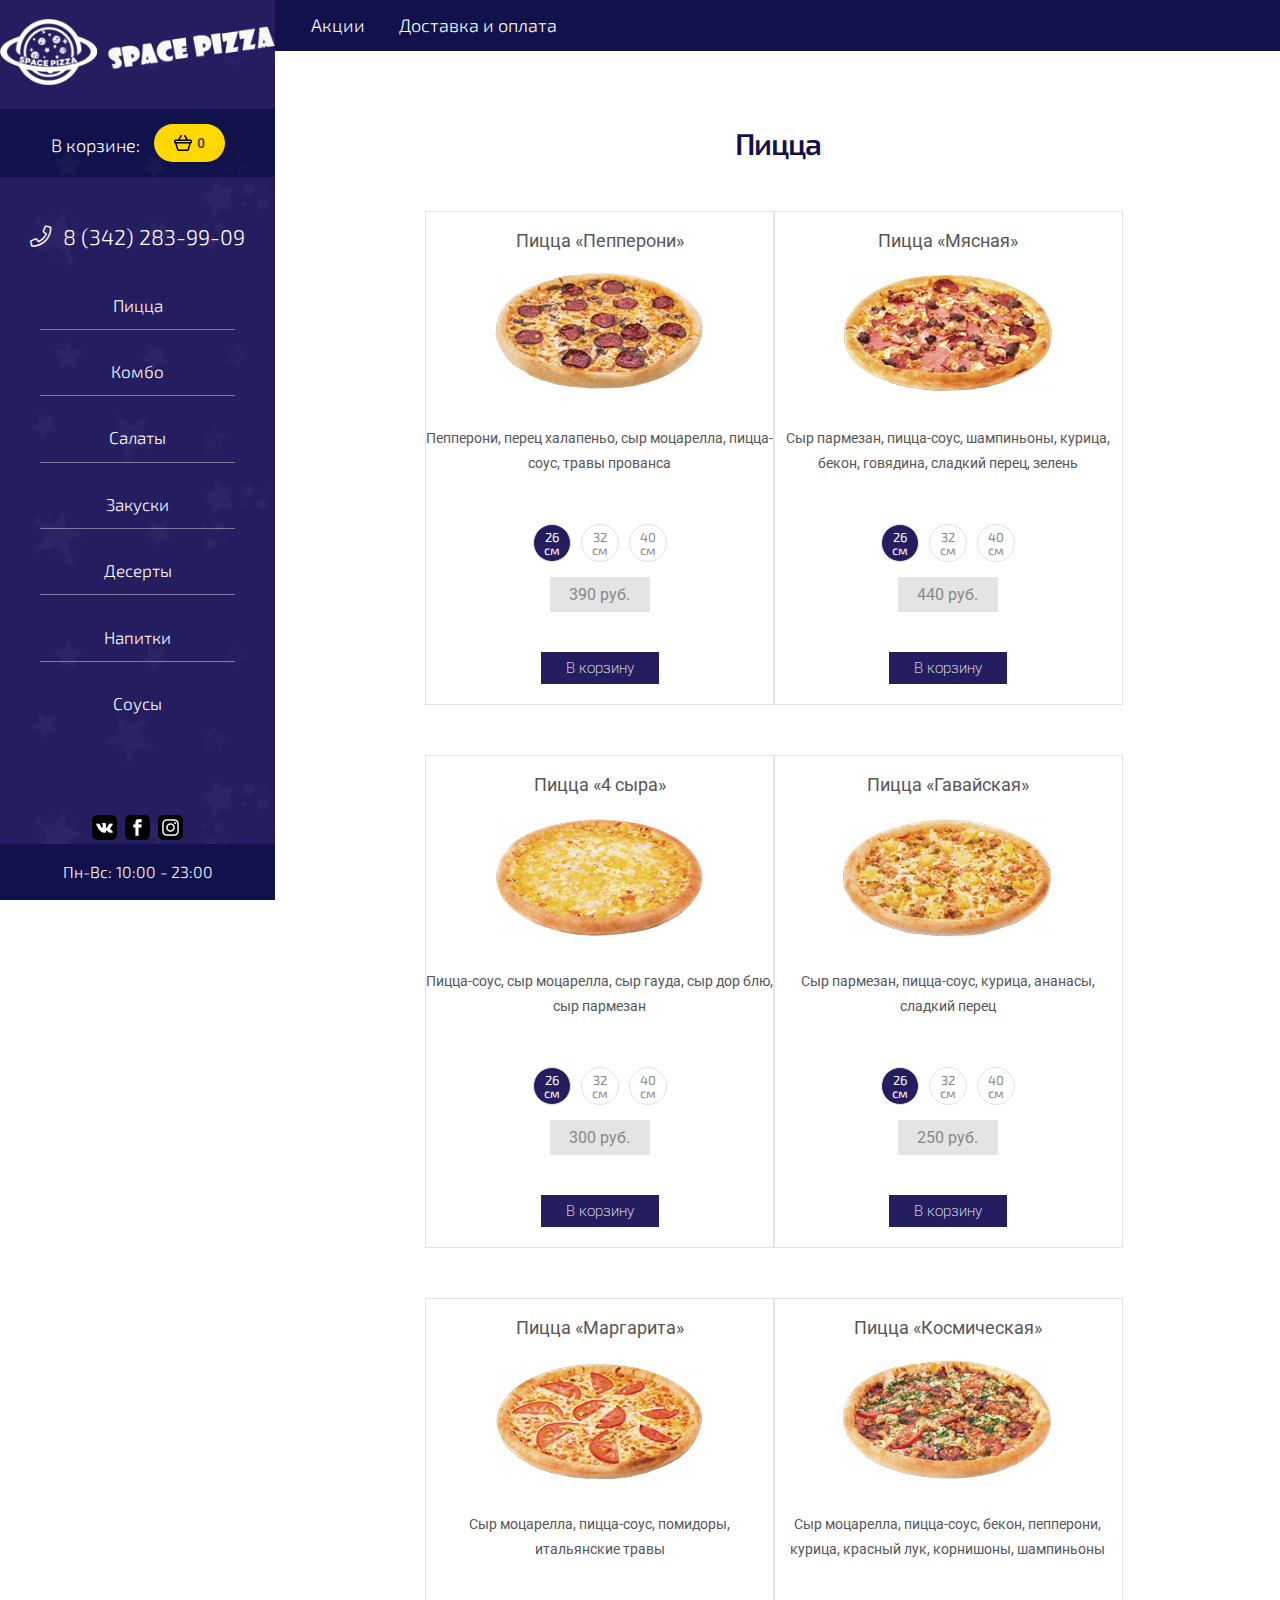
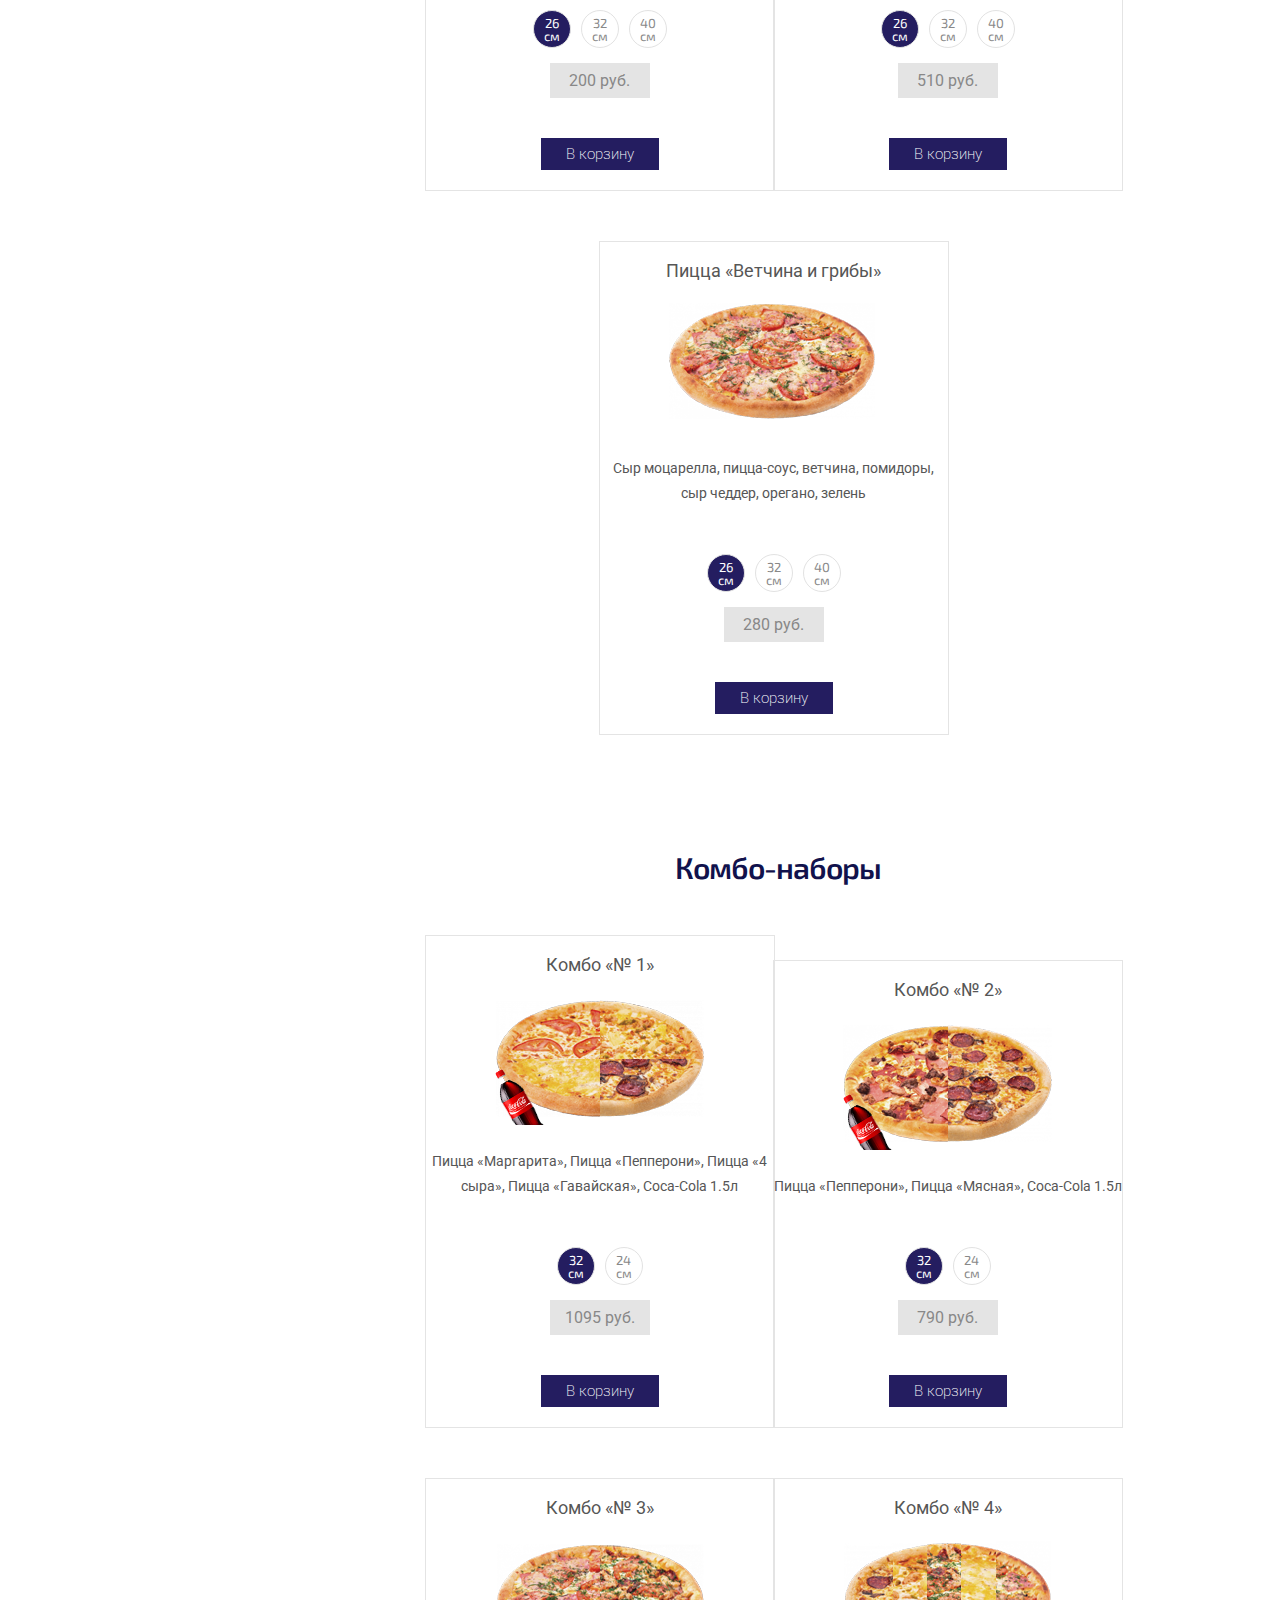
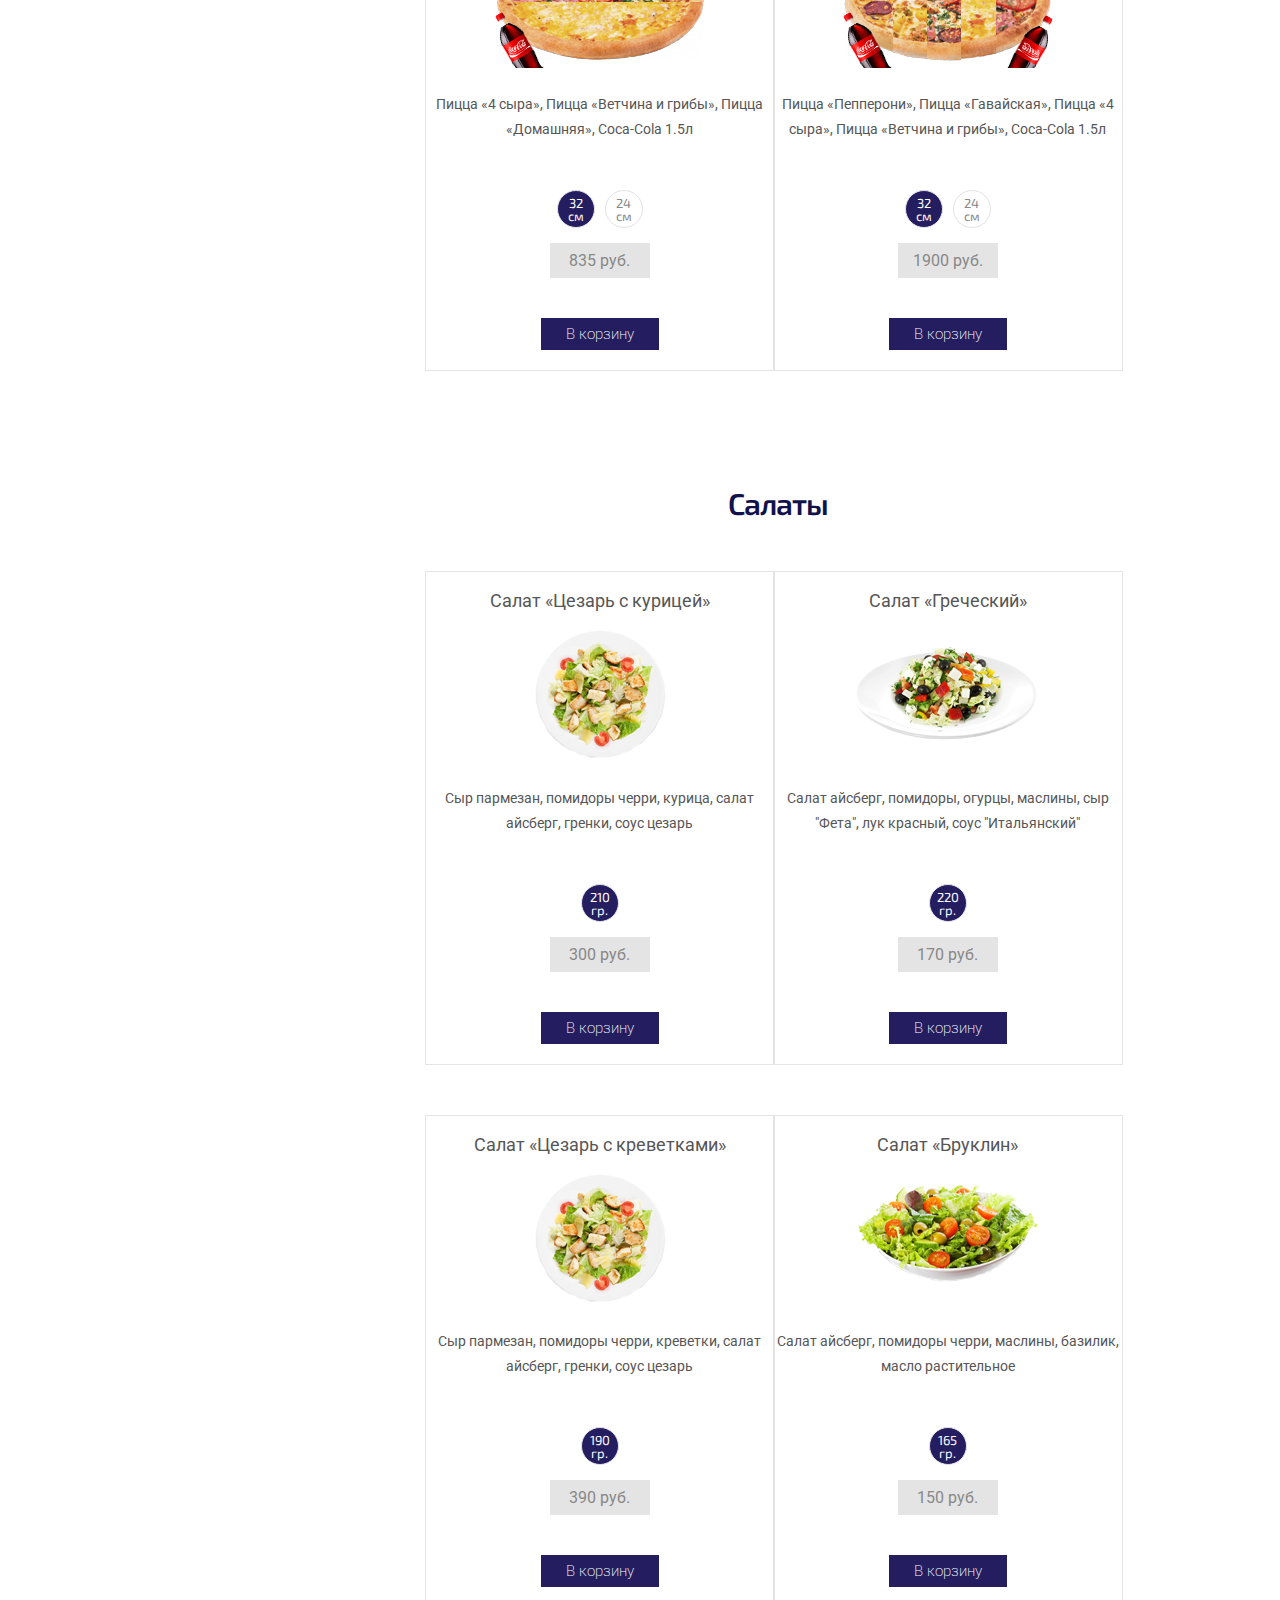
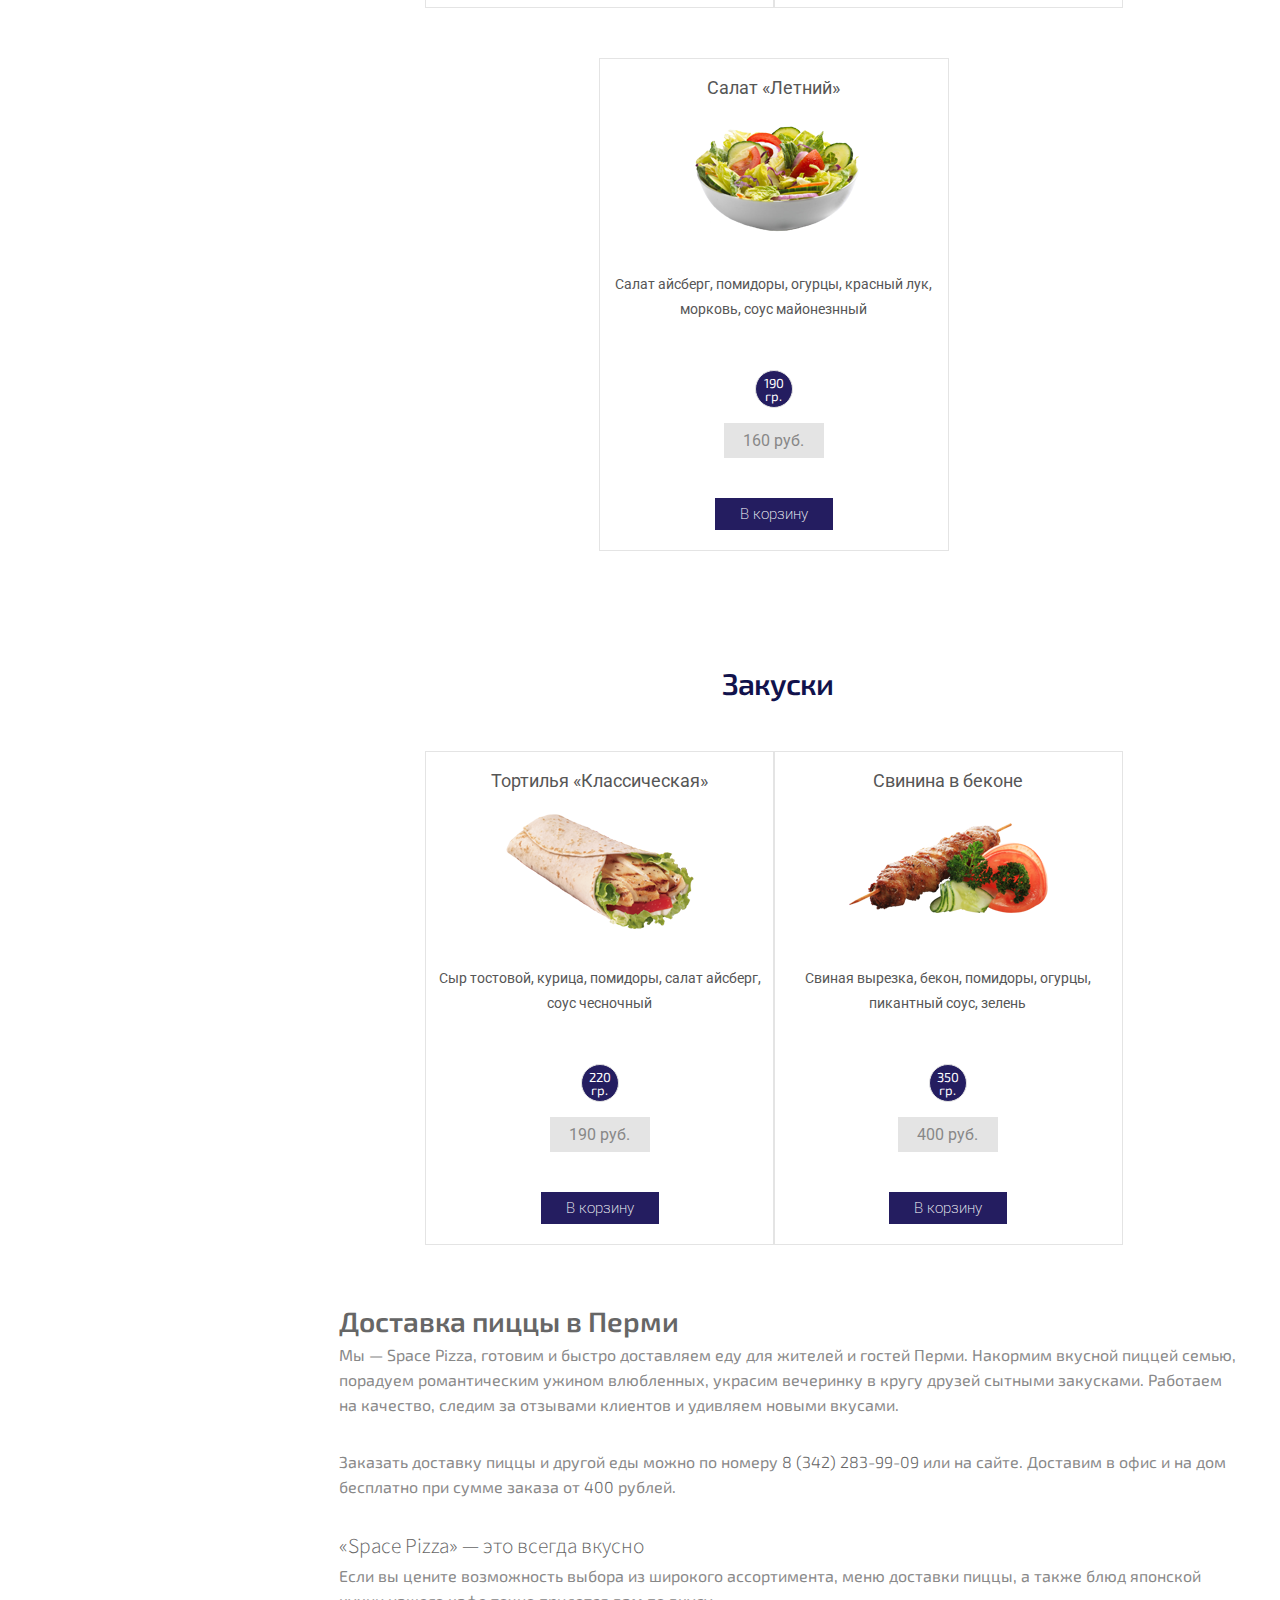
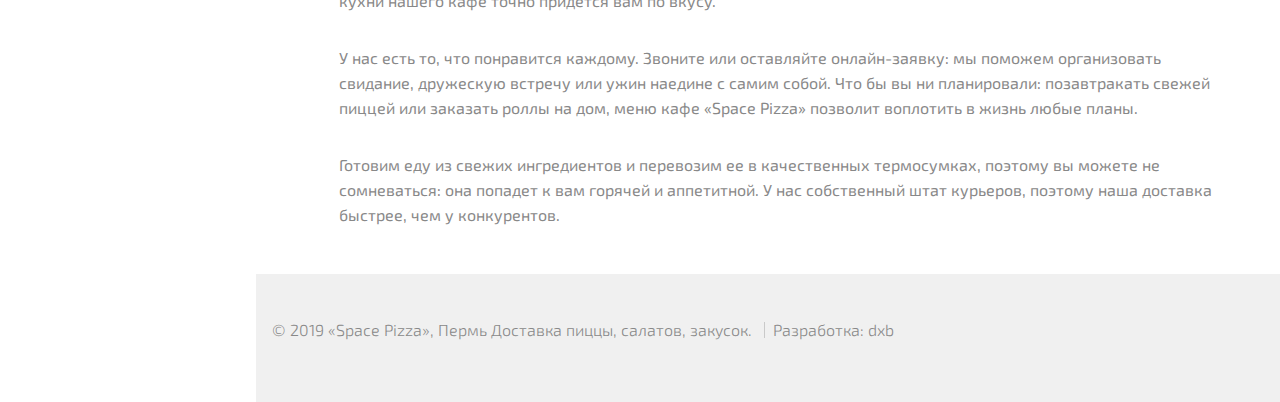
==== index.html @ 2a46e1ee "js" ====
<!DOCTYPE HTML>
<html lang="ru">
<head>
	<title>Space Pizza - доставка еды на дом в Перми, пицца, тортильи, лапша, супы, салаты</title>
	<meta charset="utf-8" />
	<meta name="viewport" content="width=device-width, initial-scale=1, user-scalable=no" />
	<link rel="shortcut icon" href="images/favicon.png" type="image/png">
	<link rel="stylesheet" href="assets/css/main.css" />
	<link rel="stylesheet" href="assets/css/custom.css" />
	<link rel="stylesheet" href="owl-carousel/owl.theme.default.min.css" />
	<link rel="stylesheet" href="owl-carousel/owl.carousel.min.css" />
	<link href="https://fonts.googleapis.com/css?family=Exo+2|Roboto:300,400,600" rel="stylesheet">
	<link href="fontawesome/css/all.css" rel="stylesheet">
	<link rel="stylesheet" href="smartbasket/css/smartbasket.css">
</head>
<body class="is-preload">


	<div id="header">
		<div class="close__menu"></div>
		<div class="top">
			<div id="logo">
				<a href="http://spacepizza.ru/"><img src="images/logo.png" alt="" class="img-fluid"></a>
			</div>
			<div class="test">
				<div class="cart-text">В корзине:</div>
				<div class="cart">
					<button class="smart-basket__min">
						<img class="smart-basket__min-icon" src="smartbasket/img/icon.svg" width="18" alt="Корзина">
						<span class="smart-basket__min-count">0</span>
					</button>
				</div>
			</div>
			<div class="wrap_menu hide">
				<div id="phone" class="d-center">
					<i class="fal fa-phone"></i><a href="tel:+73422839909">8 (342) 283-99-09</a>
				</div>
				<nav id="nav" class="d-center d-column">
					<ul class="d-between d-column h-100">
						<li><a href="#pizza">Пицца</a></li>
						<li><a href="#combo">Комбо</a></li>
						<li><a href="#salad">Салаты</a></li>
						<li><a href="#snack">Закуски</a></li>
						<li><a href="#dessert">Десерты</a></li>
						<li><a href="#drink">Напитки</a></li>
						<li><a href="#sauce">Соусы</a></li>
					</ul>
				</nav>
			</div>
		</div>
		<div class="bottom">
			<ul class="icons">
				<li>
					<a href="#" class="icon">
						<img src="images/icons/fa-vk.png" alt="">
						<img src="images/icons/fa-vk_h.png" class="icons--icon__hide" alt="">
					</a>
				</li>
				<li>
					<a href="#" class="icon">
						<img src="images/icons/fa-fb.png" alt="">
						<img src="images/icons/fa-fb_h.png" class="icons--icon__hide" alt="">
					</a>
				</li>
				<li>
					<a href="#" class="icon">
						<img src="images/icons/fa-in.png" alt="">
						<img src="images/icons/fa-in_h.png" class="icons--icon__hide" alt="">
					</a>
				</li>
			</ul>
		</div>
		<div id="time-work">
			<p>Пн-Вс: 10:00 - 23:00</p>
		</div>
	</div>
	<div class="mob__menu">
	</div>
	<div id="main">
		<section class="one">
			<div class="top-menu">
				<nav id="nav-head">
					<ul>
						<li><a href="#pizza">Акции</a></li>
						<li><a href="#combo">Доставка и оплата</a></li>
					</ul>
				</nav>
			</div>
			<div id="logo-mobile">
				<a href="http://spacepizza.ru/"><img src="images/logo.png" alt="" class="img-fluid"></a>
			</div>
		</section>
		<section id="slider" class="mobile-none">
			<div class="container">
				<div class="slider owl-carousel">
					<div><img src="images/slider-1.jpg"></div>
					<div><img src="images/slider-2.jpg"></div>
				</div>
			</div>
		</section>
		<section id="pizza">
			<div class="container">
				<h2>Пицца</h2>
				<div class="card">
					<h4>Пицца «Пепперони»</h4>
					<img src="images/01.png">
					<p>Пепперони, перец халапеньо, сыр моцарелла, пицца-соус, травы прованса</p>
					<div class="product__size">
					<div class="product__size-element" data-sb-curent-price="390" data-sb-curent-size="26">26 см</div>
					<div class="product__size-element" data-sb-curent-price="470" data-sb-curent-size="32">32 см</div>
					<div class="product__size-element" data-sb-curent-price="550" data-sb-curent-size="40">40 см</div>
					</div>
					<div class="product__price"><span class="product__price-number">390</span> руб.</div>
					<div class="product-quantity"></div>
					<button class="buy" data-sb-id-or-vendor-code="001" data-sb-product-size="26" data-sb-product-name="Пицца «Пепперони»" data-sb-product-price="390" data-sb-product-quantity="1" data-sb-product-img="images/01.png">В корзину</button>
				</div>
				<div class="card">
					<h4>Пицца «Мясная»</h4>
					<img src="images/02.png">
					<p>Сыр пармезан, пицца-соус, шампиньоны, курица, бекон, говядина, сладкий перец, зелень</p>
					<div class="product__size">
					<div class="product__size-element" data-sb-curent-price="440" data-sb-curent-size="26">26 см</div>
					<div class="product__size-element" data-sb-curent-price="520" data-sb-curent-size="32">32 см</div>
					<div class="product__size-element" data-sb-curent-price="600" data-sb-curent-size="40">40 см</div>
					</div>
					<div class="product__price"><span class="product__price-number">440</span> руб.</div>
					<div class="product-quantity"></div>
					<button class="buy" data-sb-id-or-vendor-code="002" data-sb-product-size="26" data-sb-product-name="Пицца «Мясная»" data-sb-product-price="440" data-sb-product-quantity="1" data-sb-product-img="images/02.png">В корзину</button>
				</div>
				<div class="card">
					<h4>Пицца «4 сыра»</h4>
					<img src="images/03.png">
					<p>Пицца-соус, сыр моцарелла, сыр гауда, сыр дор блю, сыр пармезан</p>
					<div class="product__size">
					<div class="product__size-element" data-sb-curent-price="300" data-sb-curent-size="26">26 см</div>
					<div class="product__size-element" data-sb-curent-price="380" data-sb-curent-size="32">32 см</div>
					<div class="product__size-element" data-sb-curent-price="460" data-sb-curent-size="40">40 см</div>
					</div>
					<div class="product__price"><span class="product__price-number">300</span> руб.</div>
					<div class="product-quantity"></div>
					<button class="buy" data-sb-id-or-vendor-code="003" data-sb-product-size="26" data-sb-product-name="Пицца «4 сыра»" data-sb-product-price="300" data-sb-product-quantity="1" data-sb-product-img="images/03.png">В корзину</button>
				</div>
				<div class="card">
					<h4>Пицца «Гавайская»</h4>
					<img src="images/04.png">
					<p>Сыр пармезан, пицца-соус, курица, ананасы, сладкий перец</p>
					<div class="product__size">
					<div class="product__size-element" data-sb-curent-price="250" data-sb-curent-size="26">26 см</div>
					<div class="product__size-element" data-sb-curent-price="330" data-sb-curent-size="32">32 см</div>
					<div class="product__size-element" data-sb-curent-price="410" data-sb-curent-size="40">40 см</div>
					</div>
					<div class="product__price"><span class="product__price-number">250</span> руб.</div>
					<div class="product-quantity"></div>
					<button class="buy" data-sb-id-or-vendor-code="004" data-sb-product-size="26" data-sb-product-name="Пицца «Гавайская»" data-sb-product-price="250" data-sb-product-quantity="1" data-sb-product-img="images/04.png">В корзину</button>
				</div>
				<div class="card">
					<h4>Пицца «Маргарита»</h4>
					<img src="images/05.png">
					<p>Сыр моцарелла, пицца-соус, помидоры, итальянские травы</p>
					<div class="product__size">
					<div class="product__size-element" data-sb-curent-price="200" data-sb-curent-size="26">26 см</div>
					<div class="product__size-element" data-sb-curent-price="280" data-sb-curent-size="32">32 см</div>
					<div class="product__size-element" data-sb-curent-price="360" data-sb-curent-size="40">40 см</div>
					</div>
					<div class="product__price"><span class="product__price-number">200</span> руб.</div>
					<div class="product-quantity"></div>
					<button class="buy" data-sb-id-or-vendor-code="005" data-sb-product-size="26" data-sb-product-name="Пицца «Маргарита»" data-sb-product-price="200" data-sb-product-quantity="1" data-sb-product-img="images/05.png">В корзину</button>
				</div>
				<div class="card">
					<h4>Пицца «Космическая»</h4>
					<img src="images/07.png">
					<p>Сыр моцарелла, пицца-соус, бекон, пепперони, курица, красный лук, корнишоны, шампиньоны</p>
					<div class="product__size">
					<div class="product__size-element" data-sb-curent-price="510" data-sb-curent-size="26">26 см</div>
					<div class="product__size-element" data-sb-curent-price="590" data-sb-curent-size="32">32 см</div>
					<div class="product__size-element" data-sb-curent-price="670" data-sb-curent-size="40">40 см</div>
					</div>
					<div class="product__price"><span class="product__price-number">510</span> руб.</div>
					<div class="product-quantity"></div>
					<button class="buy" data-sb-id-or-vendor-code="007" data-sb-product-size="26" data-sb-product-name="Пицца «Космическая»" data-sb-product-price="510" data-sb-product-quantity="1" data-sb-product-img="images/07.png">В корзину</button>
				</div>
				<div class="card">
					<h4 class="product__name">Пицца «Ветчина и грибы»</h4>
					<img src="images/010.png" class="product__img">
					<p>Сыр моцарелла, пицца-соус, ветчина, помидоры, сыр чеддер, орегано, зелень</p>
					<div class="product__size">
					<div class="product__size-element" data-sb-curent-price="280" data-sb-curent-size="26">26 см</div>
					<div class="product__size-element" data-sb-curent-price="360" data-sb-curent-size="32">32 см</div>
					<div class="product__size-element" data-sb-curent-price="440" data-sb-curent-size="40">40 см</div>
					</div>
					<div class="product__price"><span class="product__price-number">280</span> руб.</div>
					<div class="product-quantity"></div>
					<button class="buy" data-sb-id-or-vendor-code="010" data-sb-product-size="26" data-sb-product-name="Пицца «Ветчина и грибы»" data-sb-product-price="280" data-sb-product-quantity="1" data-sb-product-img="images/010.png">В корзину</button>
				</div>
			</div>
		</section>
		<section id="combo">
			<div class="container">
				<h2>Комбо-наборы</h2>
				<div class="card">
					<h4>Комбо «№ 1»</h4>
					<img src="images/011.png">
					<p>Пицца «Маргарита», Пицца «Пепперони», Пицца «4 сыра», Пицца «Гавайская», Coca-Cola 1.5л</p>
					<div class="product__size">
					<div class="product__size-element" data-sb-curent-price="1095" data-sb-curent-size="32">32 см</div>
					<div class="product__size-element" data-sb-curent-price="845" data-sb-curent-size="24">24 см</div>
					</div>
					<div class="product__price"><span class="product__price-number">1095</span> руб.</div>
					<div class="product-quantity"></div>
					<button class="buy" data-sb-id-or-vendor-code="011" data-sb-product-size="32" data-sb-product-name="Комбо «№ 1»" data-sb-product-price="1095" data-sb-product-quantity="1" data-sb-product-img="images/011.png">В корзину</button>
				</div>
				<div class="card">
					<h4>Комбо «№ 2»</h4>
					<img src="images/012.png">
					<p>Пицца «Пепперони», Пицца «Мясная», Coca-Cola 1.5л</p>
					<div class="product__size">
					<div class="product__size-element" data-sb-curent-price="790" data-sb-curent-size="32">32 см</div>
					<div class="product__size-element" data-sb-curent-price="650" data-sb-curent-size="24">24 см</div>
					</div>
					<div class="product__price"><span class="product__price-number">790</span> руб.</div>
					<div class="product-quantity"></div>
					<button class="buy" data-sb-id-or-vendor-code="012" data-sb-product-size="32" data-sb-product-name="Комбо «№ 2»" data-sb-product-price="790" data-sb-product-quantity="1" data-sb-product-img="images/012.png">В корзину</button>
				</div>
				<div class="card">
					<h4>Комбо «№ 3»</h4>
					<img src="images/013.png">
					<p>Пицца «4 сыра», Пицца «Ветчина и грибы», Пицца «Домашняя», Coca-Cola 1.5л</p>
					<div class="product__size">
					<div class="product__size-element" data-sb-curent-price="835" data-sb-curent-size="32">32 см</div>
					<div class="product__size-element" data-sb-curent-price="660" data-sb-curent-size="24">24 см</div>
					</div>
					<div class="product__price"><span class="product__price-number">835</span> руб.</div>
					<div class="product-quantity"></div>
					<button class="buy" data-sb-id-or-vendor-code="013" data-sb-product-size="32" data-sb-product-name="Комбо «№ 3»" data-sb-product-price="835" data-sb-product-quantity="1" data-sb-product-img="images/013.png">В корзину</button>
				</div>
				<div class="card">
					<h4>Комбо «№ 4»</h4>
					<img src="images/014.png">
					<p>Пицца «Пепперони», Пицца «Гавайская», Пицца «4 сыра», Пицца «Ветчина и грибы», Coca-Cola 1.5л</p>
					<div class="product__size">
					<div class="product__size-element" data-sb-curent-price="1900" data-sb-curent-size="32">32 см</div>
					<div class="product__size-element" data-sb-curent-price="1430" data-sb-curent-size="24">24 см</div>
					</div>
					<div class="product__price"><span class="product__price-number">1900</span> руб.</div>
					<div class="product-quantity"></div>
					<button class="buy" data-sb-id-or-vendor-code="014" data-sb-product-size="32" data-sb-product-name="Комбо «№ 4»" data-sb-product-price="1900" data-sb-product-quantity="1" data-sb-product-img="images/014.png">В корзину</button>
				</div>
			</div>
		</section>
		<section id="salad">
			<div class="container">
				<h2>Салаты</h2>
				<div class="card">
					<h4>Салат «Цезарь с курицей»</h4>
					<img src="images/06.png">
					<p>Сыр пармезан, помидоры черри, курица, салат айсберг, гренки, соус цезарь</p>
					<div class="product__size">
					<div class="product__size-element" data-sb-curent-price="300" data-sb-curent-size="210">210 гр.</div>
					</div>
					<div class="product__price"><span class="product__price-number">300</span> руб.</div>
					<div class="product-quantity"></div>
					<button class="buy" data-sb-id-or-vendor-code="006" data-sb-product-size="210" data-sb-product-name="Салат «Цезарь с курицей»" data-sb-product-price="300" data-sb-product-quantity="1" data-sb-product-img="images/06.png">В корзину</button>
				</div>
				<div class="card">
					<h4>Салат «Греческий»</h4>
					<img src="images/015.png">
					<p>Салат айсберг, помидоры, огурцы, маслины, сыр "Фета", лук красный, соус "Итальянский"</p>
					<div class="product__size">
					<div class="product__size-element" data-sb-curent-price="170" data-sb-curent-size="220">220 гр.</div>
					</div>
					<div class="product__price"><span class="product__price-number">170</span> руб.</div>
					<div class="product-quantity"></div>
					<button class="buy" data-sb-id-or-vendor-code="015" data-sb-product-name="Салат «Греческий»" data-sb-product-price="170" data-sb-product-quantity="1" data-sb-product-img="images/015.png">В корзину</button>
				</div>
				<div class="card">
					<h4>Салат «Цезарь с креветками»</h4>
					<img src="images/06.png">
					<p>Сыр пармезан, помидоры черри, креветки, салат айсберг, гренки, соус цезарь</p>
					<div class="product__size">
					<div class="product__size-element" data-sb-curent-price="390" data-sb-curent-size="190">190 гр.</div>
					</div>
					<div class="product__price"><span class="product__price-number">390</span> руб.</div>
					<div class="product-quantity"></div>
					<button class="buy" data-sb-id-or-vendor-code="016" data-sb-product-name="Салат «Цезарь с креветками»" data-sb-product-price="390" data-sb-product-quantity="1" data-sb-product-img="images/06.png">В корзину</button>
				</div>
				<div class="card">
					<h4>Салат «Бруклин»</h4>
					<img src="images/016.png">
					<p>Салат айсберг, помидоры черри, маслины, базилик, масло растительное</p>
					<div class="product__size">
					<div class="product__size-element" data-sb-curent-price="150" data-sb-curent-size="165">165 гр.</div>
					</div>
					<div class="product__price"><span class="product__price-number">150</span> руб.</div>
					<div class="product-quantity"></div>
					<button class="buy" data-sb-id-or-vendor-code="017" data-sb-product-name="Салат «Бруклин»" data-sb-product-price="150" data-sb-product-quantity="1" data-sb-product-img="images/016.png">В корзину</button>
				</div>
				<div class="card">
					<h4>Салат «Летний»</h4>
					<img src="images/017.png">
					<p>Салат айсберг, помидоры, огурцы, красный лук, морковь, соус майонезнный</p>
					<div class="product__size">
					<div class="product__size-element" data-sb-curent-price="160" data-sb-curent-size="190">190 гр.</div>
					</div>
					<div class="product__price"><span class="product__price-number">160</span> руб.</div>
					<div class="product-quantity"></div>
					<button class="buy" data-sb-id-or-vendor-code="019" data-sb-product-name="Салат «Бруклин»" data-sb-product-price="150" data-sb-product-quantity="1" data-sb-product-img="images/017.png">В корзину</button>
				</div>
			</div>
		</section>
		<section id="snack">
			<div class="container">
				<h2>Закуски</h2>
				<div class="card">
					<h4>Тортилья «Классическая»</h4>
					<img src="images/08.png">
					<p>Сыр тостовой, курица, помидоры, салат айсберг, соус чесночный</p>
					<div class="product__size">
					<div class="product__size-element" data-sb-curent-price="190" data-sb-curent-size="220">220 гр.</div>
					</div>
					<div class="product__price"><span class="product__price-number">190</span> руб.</div>
					<div class="product-quantity"></div>
					<button class="buy" data-sb-id-or-vendor-code="008" data-sb-product-name="Тортилья «Классическая»" data-sb-product-price="190" data-sb-product-quantity="1" data-sb-product-img="images/08.png">В корзину</button>
				</div>
				<div class="card">
					<h4>Свинина в беконе</h4>
					<img src="images/09.png">
					<p>Свиная вырезка, бекон, помидоры, огурцы, пикантный соус, зелень</p>
					<div class="product__size">
					<div class="product__size-element" data-sb-curent-price="400" data-sb-curent-size="350">350 гр.</div>
					</div>
					<div class="product__price"><span class="product__price-number">400</span> руб.</div>
					<div class="product-quantity"></div>
					<button class="buy" data-sb-id-or-vendor-code="009" data-sb-product-name="Свинина в беконе" data-sb-product-price="400" data-sb-product-quantity="1" data-sb-product-img="images/09.png">В корзину</button>
				</div>
			</div>
		</section>
		<section id="about">
			<div class="container">
				<h1>Доставка пиццы в Перми</h1>
				<p>Мы — Space Pizza, готовим и быстро доставляем еду для жителей и гостей Перми. Накормим вкусной пиццей семью, порадуем романтическим ужином влюбленных, украсим вечеринку в кругу друзей сытными закусками. Работаем на качество, следим за отзывами клиентов и удивляем новыми вкусами.</p>
				<p>Заказать доставку пиццы и другой еды можно по номеру <b>8 (342) 283-99-09</b> или на сайте. Доставим в офис и на дом бесплатно при сумме заказа от <b>400</b> рублей.</p>
				<h4>«Space Pizza» — это всегда вкусно</h4>
				<p>Если вы цените возможность выбора из широкого ассортимента, меню доставки пиццы, а также блюд японской кухни нашего кафе точно придется вам по вкусу.</p>
				<p>У нас есть то, что понравится каждому. Звоните или оставляйте онлайн-заявку: мы поможем организовать свидание, дружескую встречу или ужин наедине с самим собой. Что бы вы ни планировали: позавтракать свежей пиццей или заказать роллы на дом, меню кафе «Space Pizza» позволит воплотить в жизнь любые планы.</p>
				<p>Готовим еду из свежих ингредиентов и перевозим ее в качественных термосумках, поэтому вы можете не сомневаться: она попадет к вам горячей и аппетитной. У нас собственный штат курьеров, поэтому наша доставка быстрее, чем у конкурентов.</p>
			</div>
		</section>
	</div>
	<div id="footer">
		<ul class="copyright">
			<li>&copy; 2019 «Space Pizza», Пермь Доставка пиццы, салатов, закусок.</li>
			<li>Разработка: <a href="http://dxb.su">dxb</a></li>
		</ul>
	</div>

	<div class="wrap__form">
		
		<div class="smart-basket">
			
			<form class="smart-basket__form" action="mail.php" method="POST">
				<div class="smart-basket__product-item">
					<div class="smart-basket__product-name">Товар</div>
					<div class="smart-basket__product-id">ID</div>
					<div class="smart-basket__product-price">Цена / ₽<span class="smart-basket__info-icon">?</span><span class="smart-basket__info-msgs">Цена за 1 товар или услугу<button class="smart-basket__info-msgs-close">×</button></span>
					</div>
					<div class="smart-basket__product-quantity smart-basket__product-quantity_header">Кол-во</div>
					<div class="smart-basket__product-price-common">Общая цена / ₽</div>
					<div class="smart-basket__product-delete">Удалить</div>
				</div>

				<div class="smart-basket__product-item">
					<div class="smart-basket__product-name">
						<img src="images/01.png" width="60"><span>Пицца «Пепперони»<span class="smart-basket__product-size"> Размер: 40</span></span>.
						<input class="smart-basket__input" type="hidden" name="001[productImg]" value="images/01.png">
						<input class="smart-basket__input" type="hidden" name="001[productName]" value="Пицца «Пепперони»">
						<input class="smart-basket__input" type="hidden" name="001[productSize]" value="40">
					</div>
					<div class="smart-basket__product-id">001
						<input class="smart-basket__input" type="hidden" value="001" name="001[productId]">
					</div>
					<div class="smart-basket__product-price">550.00
						<input class="smart-basket__input" type="hidden" name="001[productPrice]" value="550">
					</div>
					<div class="smart-basket__product-quantity">
						<button class="smart-basket__remove-item" data-sb-id="001">-</button>
						<input class="smart-basket__product-quantity-state" type="number" min="1" step="1" pattern="^[0-9]" data-sb-id="001">
						<button class="smart-basket__add-item" data-sb-id="001">+</button>
						<input class="smart-basket__input" type="hidden" name="001[productQuantity]" value="1">
					</div>
					<div class="smart-basket__product-price-common">
						<input class="smart-basket__input" name="001[productPriceCommon]">
					</div>
					<button class="smart-basket__product-delete" data-sb-product-delete="001"><span class="smart-basket__delete-icon">×</span></button>
				</div>

				<div class="smart-basket__result-common">
					<div class="smart-basket__empty-title" style="display: none;">Корзина пуста. Вы не добавили ни одного товара</div>
					<div class="smart-basket__success-title" style="display: none;">Заказ принят. Ожидайте звонка</div>
					<div class="smart-basket__quantity-common"><span>Всего товаров: </span> 1</div>
					<div class="smart-basket__price-common">
						<span>Общая стоимость: </span> 550.00 ₽
					</div>
				</div>

				<div class="smart-basket__user-form">
					<div class="smart-basket__user-info">
						<div class="smart-basket__input-wrapper">
							<input class="smart-basket__user-input" type="text" placeholder="Введите улицу" name="userStr" required="required">
						</div>
						<div class="smart-basket__input-wrapper">
							<input class="smart-basket__user-input" type="text" placeholder="Номер дома" name="userHou" required="required">
						</div>
						<div class="smart-basket__input-wrapper">
							<input class="smart-basket__user-input" type="text" placeholder="Номер квартиры" name="userApa" required="required">
						</div>
						<div class="smart-basket__input-wrapper">
							<input class="smart-basket__user-input" type="text" placeholder="Комментарий к заказу" name="userCom" required="required">
						</div>
						<div class="smart-basket__input-wrapper">
							<input class="smart-basket__user-input" type="text" placeholder="Введите имя" name="userName" required="required">
						</div>
						<div class="smart-basket__input-wrapper">
							<input class="smart-basket__user-input" type="tel" placeholder="Введите телефон" name="userTel" required="required" maxlength="16">
						</div>
					</div>
					<div class="smart-basket__footer">
						<button class="smart-basket__close-form">Продолжить покупки</button>
						<button class="smart-basket__send-form" form="smart-basket__form" type="submit">Сделать заказ</button>
					</div>
				</div>

			</form>

		</div></div>

<div class="totop"><!--<i class="fal fa-angle-double-up" aria-hidden="true"></i>--></div>


<script src="https://ajax.googleapis.com/ajax/libs/jquery/3.3.1/jquery.min.js"></script>
<script src="owl-carousel/owl.carousel.min.js"></script>
<!--<script src="smartbasket/smartbasket.js"></script>-->
<script src="js/main.js"></script>
</body>
</html>
---- assets/css/main.css ----
@import url("https://fonts.googleapis.com/css?family=Source+Sans+Pro:300,300italic,400,600");

html, body, div, span, applet, object,
iframe, h1, h2, h3, h4, h5, h6, p, blockquote,
pre, a, abbr, acronym, address, big, cite,
code, del, dfn, em, img, ins, kbd, q, s, samp,
small, strike, strong, sub, sup, tt, var, b,
u, i, center, dl, dt, dd, ol, ul, li, fieldset,
form, label, legend, table, caption, tbody,
tfoot, thead, tr, th, td, article, aside,
canvas, details, embed, figure, figcaption,
footer, header, hgroup, menu, nav, output, ruby,
section, summary, time, mark, audio, video {
	margin: 0;
	padding: 0;
	border: 0;
	font-size: 100%;
	font: inherit;
	vertical-align: baseline;}

article, aside, details, figcaption, figure,
footer, header, hgroup, menu, nav, section {
	display: block;}

body {
	line-height: 1;
}

ol, ul {
	list-style: none;
}

blockquote, q {
	quotes: none;
}
blockquote:before, blockquote:after, q:before, q:after {
	content: '';
	content: none;
}

table {
	border-collapse: collapse;
	border-spacing: 0;
}

body {
	-webkit-text-size-adjust: none;
}

mark {
	background-color: transparent;
	color: inherit;
}

/* Basic */
html {
	box-sizing: border-box;
}
*, *:before, *:after {
	box-sizing: inherit;
}
body {
	background: #fff;
	font-family: 'Source Sans Pro', sans-serif;
	font-size: 19pt;
	font-weight: 300;
	color: #888;
	overflow-x: hidden !important;
}
/*
body.is-preload *, body.is-preload *:before, body.is-preload *:after {
	-moz-animation: none !important;
	-webkit-animation: none !important;
	-ms-animation: none !important;
	animation: none !important;
	-moz-transition: none !important;
	-webkit-transition: none !important;
	-ms-transition: none !important;
	transition: none !important;
}
*/
h1, h2, h3, h4, h5, h6 {
	font-weight: 300;
	color: #666;
	line-height: 1.5em;
}
h1 a, h2 a, h3 a, h4 a, h5 a, h6 a {
	color: inherit;
	text-decoration: none;
}
h1 a strong, h2 a strong, h3 a strong, h4 a strong, h5 a strong, h6 a strong {
	color: #333;
}
h2 {
	font-size: 2em;
	letter-spacing: -1px;
}
h2.alt {
	color: #888;
}
h2.alt strong {
	color: #666;
}
h3 {
	font-size: 1.5em;
}
header {
	margin: 0 0 2em 0;
}
header > p {
	margin: 1em 0 0 0;
}
footer {
	margin: 2em 0 0 0;
}
strong, b {
	font-weight: 300;
	color: #666;
}
em, i {
	font-style: italic;
}
a {
	text-decoration: none;
	color: inherit;
	-moz-transition: color 0.35s ease-in-out, border-bottom-color 0.35s ease-in-out;
	-webkit-transition: color 0.35s ease-in-out, border-bottom-color 0.35s ease-in-out;
	-ms-transition: color 0.35s ease-in-out, border-bottom-color 0.35s ease-in-out;
	transition: color 0.35s ease-in-out, border-bottom-color 0.35s ease-in-out;
	outline: 0;
}
sub {
	position: relative;
	top: 0.5em;
	font-size: 0.8em;
}
sup {
	position: relative;
	top: -0.5em;
	font-size: 0.8em;
}
hr {
	border: 0;
	border-top: solid 1px #ddd;
}
blockquote {
	border-left: solid 0.5em #ddd;
	padding: 1em 0 1em 2em;
	font-style: italic;
}
p, ul, ol, dl, table {
	margin-bottom: 2em;
}
br.clear {
	clear: both;
}

/* Container */
.container {
	max-width: 100%;
}
@media screen and (min-width: 961px) and (max-width: 1880px) {
	.container {
		width: 1200px;
	}
}
@media screen and (min-width: 961px) and (max-width: 1620px) {
	.container {
		width: 960px;
	}
}
@media screen and (min-width: 961px) and (max-width: 1320px) {
	.container {
		width: 100%;
	}
}
@media screen and (max-width: 960px) {
	.container {
		width: 100%;
	}
}
@media screen and (max-width: 736px) {
	.container {
		width: 100%;
	}
}

/* Row */

	.row {
		display: flex;
		flex-wrap: wrap;
		box-sizing: border-box;
		align-items: stretch;
	}

		.row > * {
			box-sizing: border-box;
		}

		.row.gtr-uniform > * > :last-child {
			margin-bottom: 0;
		}

		.row.aln-left {
			justify-content: flex-start;
		}

		.row.aln-center {
			justify-content: center;
		}

		.row.aln-right {
			justify-content: flex-end;
		}

		.row.aln-top {
			align-items: flex-start;
		}

		.row.aln-middle {
			align-items: center;
		}

		.row.aln-bottom {
			align-items: flex-end;
		}

		.row > .imp {
			order: -1;
		}

		.row > .col-1 {
			width: 8.3333333333%;
		}

		.row > .off-1 {
			margin-left: 8.3333333333%;
		}

		.row > .col-2 {
			width: 16.6666666667%;
		}

		.row > .off-2 {
			margin-left: 16.6666666667%;
		}

		.row > .col-3 {
			width: 25%;
		}

		.row > .off-3 {
			margin-left: 25%;
		}

		.row > .col-4 {
			width: 33.3333333333%;
		}

		.row > .off-4 {
			margin-left: 33.3333333333%;
		}

		.row > .col-5 {
			width: 41.6666666667%;
		}

		.row > .off-5 {
			margin-left: 41.6666666667%;
		}

		.row > .col-6 {
			width: 50%;
		}

		.row > .off-6 {
			margin-left: 50%;
		}

		.row > .col-7 {
			width: 58.3333333333%;
		}

		.row > .off-7 {
			margin-left: 58.3333333333%;
		}

		.row > .col-8 {
			width: 66.6666666667%;
		}

		.row > .off-8 {
			margin-left: 66.6666666667%;
		}

		.row > .col-9 {
			width: 75%;
		}

		.row > .off-9 {
			margin-left: 75%;
		}

		.row > .col-10 {
			width: 83.3333333333%;
		}

		.row > .off-10 {
			margin-left: 83.3333333333%;
		}

		.row > .col-11 {
			width: 91.6666666667%;
		}

		.row > .off-11 {
			margin-left: 91.6666666667%;
		}

		.row > .col-12 {
			width: 100%;
		}

		.row > .off-12 {
			margin-left: 100%;
		}

		.row.gtr-0 {
			margin-top: 0px;
			margin-left: 0px;
		}

			.row.gtr-0 > * {
				padding: 0px 0 0 0px;
			}

			.row.gtr-0.gtr-uniform {
				margin-top: 0px;
			}

				.row.gtr-0.gtr-uniform > * {
					padding-top: 0px;
				}

		.row.gtr-25 {
			margin-top: -10px;
			margin-left: -10px;
		}

			.row.gtr-25 > * {
				padding: 10px 0 0 10px;
			}

			.row.gtr-25.gtr-uniform {
				margin-top: -10px;
			}

				.row.gtr-25.gtr-uniform > * {
					padding-top: 10px;
				}

		.row.gtr-50 {
			margin-top: -20px;
			margin-left: -20px;
		}

			.row.gtr-50 > * {
				padding: 20px 0 0 20px;
			}

			.row.gtr-50.gtr-uniform {
				margin-top: -20px;
			}

				.row.gtr-50.gtr-uniform > * {
					padding-top: 20px;
				}

		.row {
			margin-top: -40px;
			margin-left: -40px;
		}

			.row > * {
				padding: 40px 0 0 40px;
			}

			.row.gtr-uniform {
				margin-top: -40px;
			}

				.row.gtr-uniform > * {
					padding-top: 40px;
				}

		.row.gtr-150 {
			margin-top: -60px;
			margin-left: -60px;
		}

			.row.gtr-150 > * {
				padding: 60px 0 0 60px;
			}

			.row.gtr-150.gtr-uniform {
				margin-top: -60px;
			}

				.row.gtr-150.gtr-uniform > * {
					padding-top: 60px;
				}

		.row.gtr-200 {
			margin-top: -80px;
			margin-left: -80px;
		}

			.row.gtr-200 > * {
				padding: 80px 0 0 80px;
			}

			.row.gtr-200.gtr-uniform {
				margin-top: -80px;
			}

				.row.gtr-200.gtr-uniform > * {
					padding-top: 80px;
				}

		@media screen and (min-width: 961px) and (max-width: 1880px) {

			.row {
				display: flex;
				flex-wrap: wrap;
				box-sizing: border-box;
				align-items: stretch;
			}

				.row > * {
					box-sizing: border-box;
				}

				.row.gtr-uniform > * > :last-child {
					margin-bottom: 0;
				}

				.row.aln-left {
					justify-content: flex-start;
				}

				.row.aln-center {
					justify-content: center;
				}

				.row.aln-right {
					justify-content: flex-end;
				}

				.row.aln-top {
					align-items: flex-start;
				}

				.row.aln-middle {
					align-items: center;
				}

				.row.aln-bottom {
					align-items: flex-end;
				}

				.row > .imp-wide {
					order: -1;
				}

				.row > .col-1-wide {
					width: 8.3333333333%;
				}

				.row > .off-1-wide {
					margin-left: 8.3333333333%;
				}

				.row > .col-2-wide {
					width: 16.6666666667%;
				}

				.row > .off-2-wide {
					margin-left: 16.6666666667%;
				}

				.row > .col-3-wide {
					width: 25%;
				}

				.row > .off-3-wide {
					margin-left: 25%;
				}

				.row > .col-4-wide {
					width: 33.3333333333%;
				}

				.row > .off-4-wide {
					margin-left: 33.3333333333%;
				}

				.row > .col-5-wide {
					width: 41.6666666667%;
				}

				.row > .off-5-wide {
					margin-left: 41.6666666667%;
				}

				.row > .col-6-wide {
					width: 50%;
				}

				.row > .off-6-wide {
					margin-left: 50%;
				}

				.row > .col-7-wide {
					width: 58.3333333333%;
				}

				.row > .off-7-wide {
					margin-left: 58.3333333333%;
				}

				.row > .col-8-wide {
					width: 66.6666666667%;
				}

				.row > .off-8-wide {
					margin-left: 66.6666666667%;
				}

				.row > .col-9-wide {
					width: 75%;
				}

				.row > .off-9-wide {
					margin-left: 75%;
				}

				.row > .col-10-wide {
					width: 83.3333333333%;
				}

				.row > .off-10-wide {
					margin-left: 83.3333333333%;
				}

				.row > .col-11-wide {
					width: 91.6666666667%;
				}

				.row > .off-11-wide {
					margin-left: 91.6666666667%;
				}

				.row > .col-12-wide {
					width: 100%;
				}

				.row > .off-12-wide {
					margin-left: 100%;
				}

				.row.gtr-0 {
					margin-top: 0px;
					margin-left: 0px;
				}

					.row.gtr-0 > * {
						padding: 0px 0 0 0px;
					}

					.row.gtr-0.gtr-uniform {
						margin-top: 0px;
					}

						.row.gtr-0.gtr-uniform > * {
							padding-top: 0px;
						}

				.row.gtr-25 {
					margin-top: -10px;
					margin-left: -10px;
				}

					.row.gtr-25 > * {
						padding: 10px 0 0 10px;
					}

					.row.gtr-25.gtr-uniform {
						margin-top: -10px;
					}

						.row.gtr-25.gtr-uniform > * {
							padding-top: 10px;
						}

				.row.gtr-50 {
					margin-top: -20px;
					margin-left: -20px;
				}

					.row.gtr-50 > * {
						padding: 20px 0 0 20px;
					}

					.row.gtr-50.gtr-uniform {
						margin-top: -20px;
					}

						.row.gtr-50.gtr-uniform > * {
							padding-top: 20px;
						}

				.row {
					margin-top: -40px;
					margin-left: -40px;
				}

					.row > * {
						padding: 40px 0 0 40px;
					}

					.row.gtr-uniform {
						margin-top: -40px;
					}

						.row.gtr-uniform > * {
							padding-top: 40px;
						}

				.row.gtr-150 {
					margin-top: -60px;
					margin-left: -60px;
				}

					.row.gtr-150 > * {
						padding: 60px 0 0 60px;
					}

					.row.gtr-150.gtr-uniform {
						margin-top: -60px;
					}

						.row.gtr-150.gtr-uniform > * {
							padding-top: 60px;
						}

				.row.gtr-200 {
					margin-top: -80px;
					margin-left: -80px;
				}

					.row.gtr-200 > * {
						padding: 80px 0 0 80px;
					}

					.row.gtr-200.gtr-uniform {
						margin-top: -80px;
					}

						.row.gtr-200.gtr-uniform > * {
							padding-top: 80px;
						}

		}

		@media screen and (min-width: 961px) and (max-width: 1620px) {

			.row {
				display: flex;
				flex-wrap: wrap;
				box-sizing: border-box;
				align-items: stretch;
			}

				.row > * {
					box-sizing: border-box;
				}

				.row.gtr-uniform > * > :last-child {
					margin-bottom: 0;
				}

				.row.aln-left {
					justify-content: flex-start;
				}

				.row.aln-center {
					justify-content: center;
				}

				.row.aln-right {
					justify-content: flex-end;
				}

				.row.aln-top {
					align-items: flex-start;
				}

				.row.aln-middle {
					align-items: center;
				}

				.row.aln-bottom {
					align-items: flex-end;
				}

				.row > .imp-normal {
					order: -1;
				}

				.row > .col-1-normal {
					width: 8.3333333333%;
				}

				.row > .off-1-normal {
					margin-left: 8.3333333333%;
				}

				.row > .col-2-normal {
					width: 16.6666666667%;
				}

				.row > .off-2-normal {
					margin-left: 16.6666666667%;
				}

				.row > .col-3-normal {
					width: 25%;
				}

				.row > .off-3-normal {
					margin-left: 25%;
				}

				.row > .col-4-normal {
					width: 33.3333333333%;
				}

				.row > .off-4-normal {
					margin-left: 33.3333333333%;
				}

				.row > .col-5-normal {
					width: 41.6666666667%;
				}

				.row > .off-5-normal {
					margin-left: 41.6666666667%;
				}

				.row > .col-6-normal {
					width: 50%;
				}

				.row > .off-6-normal {
					margin-left: 50%;
				}

				.row > .col-7-normal {
					width: 58.3333333333%;
				}

				.row > .off-7-normal {
					margin-left: 58.3333333333%;
				}

				.row > .col-8-normal {
					width: 66.6666666667%;
				}

				.row > .off-8-normal {
					margin-left: 66.6666666667%;
				}

				.row > .col-9-normal {
					width: 75%;
				}

				.row > .off-9-normal {
					margin-left: 75%;
				}

				.row > .col-10-normal {
					width: 83.3333333333%;
				}

				.row > .off-10-normal {
					margin-left: 83.3333333333%;
				}

				.row > .col-11-normal {
					width: 91.6666666667%;
				}

				.row > .off-11-normal {
					margin-left: 91.6666666667%;
				}

				.row > .col-12-normal {
					width: 100%;
				}

				.row > .off-12-normal {
					margin-left: 100%;
				}

				.row.gtr-0 {
					margin-top: 0px;
					margin-left: 0px;
				}

					.row.gtr-0 > * {
						padding: 0px 0 0 0px;
					}

					.row.gtr-0.gtr-uniform {
						margin-top: 0px;
					}

						.row.gtr-0.gtr-uniform > * {
							padding-top: 0px;
						}

				.row.gtr-25 {
					margin-top: -10px;
					margin-left: -10px;
				}

					.row.gtr-25 > * {
						padding: 10px 0 0 10px;
					}

					.row.gtr-25.gtr-uniform {
						margin-top: -10px;
					}

						.row.gtr-25.gtr-uniform > * {
							padding-top: 10px;
						}

				.row.gtr-50 {
					margin-top: -20px;
					margin-left: -20px;
				}

					.row.gtr-50 > * {
						padding: 20px 0 0 20px;
					}

					.row.gtr-50.gtr-uniform {
						margin-top: -20px;
					}

						.row.gtr-50.gtr-uniform > * {
							padding-top: 20px;
						}

				.row {
					margin-top: -40px;
					margin-left: -40px;
				}

					.row > * {
						padding: 40px 0 0 40px;
					}

					.row.gtr-uniform {
						margin-top: -40px;
					}

						.row.gtr-uniform > * {
							padding-top: 40px;
						}

				.row.gtr-150 {
					margin-top: -60px;
					margin-left: -60px;
				}

					.row.gtr-150 > * {
						padding: 60px 0 0 60px;
					}

					.row.gtr-150.gtr-uniform {
						margin-top: -60px;
					}

						.row.gtr-150.gtr-uniform > * {
							padding-top: 60px;
						}

				.row.gtr-200 {
					margin-top: -80px;
					margin-left: -80px;
				}

					.row.gtr-200 > * {
						padding: 80px 0 0 80px;
					}

					.row.gtr-200.gtr-uniform {
						margin-top: -80px;
					}

						.row.gtr-200.gtr-uniform > * {
							padding-top: 80px;
						}

		}

		@media screen and (min-width: 961px) and (max-width: 1320px) {

			.row {
				display: flex;
				flex-wrap: wrap;
				box-sizing: border-box;
				align-items: stretch;
			}

				.row > * {
					box-sizing: border-box;
				}

				.row.gtr-uniform > * > :last-child {
					margin-bottom: 0;
				}

				.row.aln-left {
					justify-content: flex-start;
				}

				.row.aln-center {
					justify-content: center;
				}

				.row.aln-right {
					justify-content: flex-end;
				}

				.row.aln-top {
					align-items: flex-start;
				}

				.row.aln-middle {
					align-items: center;
				}

				.row.aln-bottom {
					align-items: flex-end;
				}

				.row > .imp-narrow {
					order: -1;
				}

				.row > .col-1-narrow {
					width: 8.3333333333%;
				}

				.row > .off-1-narrow {
					margin-left: 8.3333333333%;
				}

				.row > .col-2-narrow {
					width: 16.6666666667%;
				}

				.row > .off-2-narrow {
					margin-left: 16.6666666667%;
				}

				.row > .col-3-narrow {
					width: 25%;
				}

				.row > .off-3-narrow {
					margin-left: 25%;
				}

				.row > .col-4-narrow {
					width: 33.3333333333%;
				}

				.row > .off-4-narrow {
					margin-left: 33.3333333333%;
				}

				.row > .col-5-narrow {
					width: 41.6666666667%;
				}

				.row > .off-5-narrow {
					margin-left: 41.6666666667%;
				}

				.row > .col-6-narrow {
					width: 50%;
				}

				.row > .off-6-narrow {
					margin-left: 50%;
				}

				.row > .col-7-narrow {
					width: 58.3333333333%;
				}

				.row > .off-7-narrow {
					margin-left: 58.3333333333%;
				}

				.row > .col-8-narrow {
					width: 66.6666666667%;
				}

				.row > .off-8-narrow {
					margin-left: 66.6666666667%;
				}

				.row > .col-9-narrow {
					width: 75%;
				}

				.row > .off-9-narrow {
					margin-left: 75%;
				}

				.row > .col-10-narrow {
					width: 83.3333333333%;
				}

				.row > .off-10-narrow {
					margin-left: 83.3333333333%;
				}

				.row > .col-11-narrow {
					width: 91.6666666667%;
				}

				.row > .off-11-narrow {
					margin-left: 91.6666666667%;
				}

				.row > .col-12-narrow {
					width: 100%;
				}

				.row > .off-12-narrow {
					margin-left: 100%;
				}

				.row.gtr-0 {
					margin-top: 0px;
					margin-left: 0px;
				}

					.row.gtr-0 > * {
						padding: 0px 0 0 0px;
					}

					.row.gtr-0.gtr-uniform {
						margin-top: 0px;
					}

						.row.gtr-0.gtr-uniform > * {
							padding-top: 0px;
						}

				.row.gtr-25 {
					margin-top: -5px;
					margin-left: -5px;
				}

					.row.gtr-25 > * {
						padding: 5px 0 0 5px;
					}

					.row.gtr-25.gtr-uniform {
						margin-top: -5px;
					}

						.row.gtr-25.gtr-uniform > * {
							padding-top: 5px;
						}

				.row.gtr-50 {
					margin-top: -10px;
					margin-left: -10px;
				}

					.row.gtr-50 > * {
						padding: 10px 0 0 10px;
					}

					.row.gtr-50.gtr-uniform {
						margin-top: -10px;
					}

						.row.gtr-50.gtr-uniform > * {
							padding-top: 10px;
						}

				.row {
					margin-top: -20px;
					margin-left: -20px;
				}

					.row > * {
						padding: 20px 0 0 20px;
					}

					.row.gtr-uniform {
						margin-top: -20px;
					}

						.row.gtr-uniform > * {
							padding-top: 20px;
						}

				.row.gtr-150 {
					margin-top: -30px;
					margin-left: -30px;
				}

					.row.gtr-150 > * {
						padding: 30px 0 0 30px;
					}

					.row.gtr-150.gtr-uniform {
						margin-top: -30px;
					}

						.row.gtr-150.gtr-uniform > * {
							padding-top: 30px;
						}

				.row.gtr-200 {
					margin-top: -40px;
					margin-left: -40px;
				}

					.row.gtr-200 > * {
						padding: 40px 0 0 40px;
					}

					.row.gtr-200.gtr-uniform {
						margin-top: -40px;
					}

						.row.gtr-200.gtr-uniform > * {
							padding-top: 40px;
						}

		}

		@media screen and (max-width: 960px) {

			.row {
				display: flex;
				flex-wrap: wrap;
				box-sizing: border-box;
				align-items: stretch;
			}

				.row > * {
					box-sizing: border-box;
				}

				.row.gtr-uniform > * > :last-child {
					margin-bottom: 0;
				}

				.row.aln-left {
					justify-content: flex-start;
				}

				.row.aln-center {
					justify-content: center;
				}

				.row.aln-right {
					justify-content: flex-end;
				}

				.row.aln-top {
					align-items: flex-start;
				}

				.row.aln-middle {
					align-items: center;
				}

				.row.aln-bottom {
					align-items: flex-end;
				}

				.row > .imp-narrower {
					order: -1;
				}

				.row > .col-1-narrower {
					width: 8.3333333333%;
				}

				.row > .off-1-narrower {
					margin-left: 8.3333333333%;
				}

				.row > .col-2-narrower {
					width: 16.6666666667%;
				}

				.row > .off-2-narrower {
					margin-left: 16.6666666667%;
				}

				.row > .col-3-narrower {
					width: 25%;
				}

				.row > .off-3-narrower {
					margin-left: 25%;
				}

				.row > .col-4-narrower {
					width: 33.3333333333%;
				}

				.row > .off-4-narrower {
					margin-left: 33.3333333333%;
				}

				.row > .col-5-narrower {
					width: 41.6666666667%;
				}

				.row > .off-5-narrower {
					margin-left: 41.6666666667%;
				}

				.row > .col-6-narrower {
					width: 50%;
				}

				.row > .off-6-narrower {
					margin-left: 50%;
				}

				.row > .col-7-narrower {
					width: 58.3333333333%;
				}

				.row > .off-7-narrower {
					margin-left: 58.3333333333%;
				}

				.row > .col-8-narrower {
					width: 66.6666666667%;
				}

				.row > .off-8-narrower {
					margin-left: 66.6666666667%;
				}

				.row > .col-9-narrower {
					width: 75%;
				}

				.row > .off-9-narrower {
					margin-left: 75%;
				}

				.row > .col-10-narrower {
					width: 83.3333333333%;
				}

				.row > .off-10-narrower {
					margin-left: 83.3333333333%;
				}

				.row > .col-11-narrower {
					width: 91.6666666667%;
				}

				.row > .off-11-narrower {
					margin-left: 91.6666666667%;
				}

				.row > .col-12-narrower {
					width: 100%;
				}

				.row > .off-12-narrower {
					margin-left: 100%;
				}

				.row.gtr-0 {
					margin-top: 0px;
					margin-left: 0px;
				}

					.row.gtr-0 > * {
						padding: 0px 0 0 0px;
					}

					.row.gtr-0.gtr-uniform {
						margin-top: 0px;
					}

						.row.gtr-0.gtr-uniform > * {
							padding-top: 0px;
						}

				.row.gtr-25 {
					margin-top: -5px;
					margin-left: -5px;
				}

					.row.gtr-25 > * {
						padding: 5px 0 0 5px;
					}

					.row.gtr-25.gtr-uniform {
						margin-top: -5px;
					}

						.row.gtr-25.gtr-uniform > * {
							padding-top: 5px;
						}

				.row.gtr-50 {
					margin-top: -10px;
					margin-left: -10px;
				}

					.row.gtr-50 > * {
						padding: 10px 0 0 10px;
					}

					.row.gtr-50.gtr-uniform {
						margin-top: -10px;
					}

						.row.gtr-50.gtr-uniform > * {
							padding-top: 10px;
						}

				.row {
					margin-top: -20px;
					margin-left: -20px;
				}

					.row > * {
						padding: 20px 0 0 20px;
					}

					.row.gtr-uniform {
						margin-top: -20px;
					}

						.row.gtr-uniform > * {
							padding-top: 20px;
						}

				.row.gtr-150 {
					margin-top: -30px;
					margin-left: -30px;
				}

					.row.gtr-150 > * {
						padding: 30px 0 0 30px;
					}

					.row.gtr-150.gtr-uniform {
						margin-top: -30px;
					}

						.row.gtr-150.gtr-uniform > * {
							padding-top: 30px;
						}

				.row.gtr-200 {
					margin-top: -40px;
					margin-left: -40px;
				}

					.row.gtr-200 > * {
						padding: 40px 0 0 40px;
					}

					.row.gtr-200.gtr-uniform {
						margin-top: -40px;
					}

						.row.gtr-200.gtr-uniform > * {
							padding-top: 40px;
						}

		}

		@media screen and (max-width: 736px) {

			.row {
				display: flex;
				flex-wrap: wrap;
				box-sizing: border-box;
				align-items: stretch;
			}

				.row > * {
					box-sizing: border-box;
				}

				.row.gtr-uniform > * > :last-child {
					margin-bottom: 0;
				}

				.row.aln-left {
					justify-content: flex-start;
				}

				.row.aln-center {
					justify-content: center;
				}

				.row.aln-right {
					justify-content: flex-end;
				}

				.row.aln-top {
					align-items: flex-start;
				}

				.row.aln-middle {
					align-items: center;
				}

				.row.aln-bottom {
					align-items: flex-end;
				}

				.row > .imp-mobile {
					order: -1;
				}

				.row > .col-1-mobile {
					width: 8.3333333333%;
				}

				.row > .off-1-mobile {
					margin-left: 8.3333333333%;
				}

				.row > .col-2-mobile {
					width: 16.6666666667%;
				}

				.row > .off-2-mobile {
					margin-left: 16.6666666667%;
				}

				.row > .col-3-mobile {
					width: 25%;
				}

				.row > .off-3-mobile {
					margin-left: 25%;
				}

				.row > .col-4-mobile {
					width: 33.3333333333%;
				}

				.row > .off-4-mobile {
					margin-left: 33.3333333333%;
				}

				.row > .col-5-mobile {
					width: 41.6666666667%;
				}

				.row > .off-5-mobile {
					margin-left: 41.6666666667%;
				}

				.row > .col-6-mobile {
					width: 50%;
				}

				.row > .off-6-mobile {
					margin-left: 50%;
				}

				.row > .col-7-mobile {
					width: 58.3333333333%;
				}

				.row > .off-7-mobile {
					margin-left: 58.3333333333%;
				}

				.row > .col-8-mobile {
					width: 66.6666666667%;
				}

				.row > .off-8-mobile {
					margin-left: 66.6666666667%;
				}

				.row > .col-9-mobile {
					width: 75%;
				}

				.row > .off-9-mobile {
					margin-left: 75%;
				}

				.row > .col-10-mobile {
					width: 83.3333333333%;
				}

				.row > .off-10-mobile {
					margin-left: 83.3333333333%;
				}

				.row > .col-11-mobile {
					width: 91.6666666667%;
				}

				.row > .off-11-mobile {
					margin-left: 91.6666666667%;
				}

				.row > .col-12-mobile {
					width: 100%;
				}

				.row > .off-12-mobile {
					margin-left: 100%;
				}

				.row.gtr-0 {
					margin-top: 0px;
					margin-left: 0px;
				}

					.row.gtr-0 > * {
						padding: 0px 0 0 0px;
					}

					.row.gtr-0.gtr-uniform {
						margin-top: 0px;
					}

						.row.gtr-0.gtr-uniform > * {
							padding-top: 0px;
						}

				.row.gtr-25 {
					margin-top: -5px;
					margin-left: -5px;
				}

					.row.gtr-25 > * {
						padding: 5px 0 0 5px;
					}

					.row.gtr-25.gtr-uniform {
						margin-top: -5px;
					}

						.row.gtr-25.gtr-uniform > * {
							padding-top: 5px;
						}

				.row.gtr-50 {
					margin-top: -10px;
					margin-left: -10px;
				}

					.row.gtr-50 > * {
						padding: 10px 0 0 10px;
					}

					.row.gtr-50.gtr-uniform {
						margin-top: -10px;
					}

						.row.gtr-50.gtr-uniform > * {
							padding-top: 10px;
						}

				.row {
					margin-top: -20px;
					margin-left: -20px;
				}

					.row > * {
						padding: 20px 0 0 20px;
					}

					.row.gtr-uniform {
						margin-top: -20px;
					}

						.row.gtr-uniform > * {
							padding-top: 20px;
						}

				.row.gtr-150 {
					margin-top: -30px;
					margin-left: -30px;
				}

					.row.gtr-150 > * {
						padding: 30px 0 0 30px;
					}

					.row.gtr-150.gtr-uniform {
						margin-top: -30px;
					}

						.row.gtr-150.gtr-uniform > * {
							padding-top: 30px;
						}

				.row.gtr-200 {
					margin-top: -40px;
					margin-left: -40px;
				}

					.row.gtr-200 > * {
						padding: 40px 0 0 40px;
					}

					.row.gtr-200.gtr-uniform {
						margin-top: -40px;
					}

						.row.gtr-200.gtr-uniform > * {
							padding-top: 40px;
						}

		}

/* Sections/Article */

	section, article {
		margin-bottom: 3em;
	}

		section > :last-child,
		section > .container, section:last-child, article > :last-child,
		article > .container, article:last-child {
			margin-bottom: 0;
		}

		.row > section, .row > article {
			margin-bottom: 0;
		}

/* Image */

	.image {
		display: inline-block;
		border: 0;
	}

		.image img {
			display: block;
			width: 100%;
		}

		.image.avatar48 {
			width: 48px;
			height: 48px;
			background: #f00;
		}

			.image.avatar48 img {
				width: 48px;
				height: 48px;
			}

		.image.fit {
			display: block;
			width: 100%;
		}

		.image.featured {
			display: block;
			width: 100%;
			margin: 0 0 2em 0;
		}

		.image.left {
			float: left;
			margin: 0 2em 2em 0;
		}

		.image.centered {
			display: block;
			margin: 0 0 2em 0;
		}

			.image.centered img {
				margin: 0 auto;
				width: auto;
			}

/* List */

	ul {
		list-style: disc;
		padding-left: 1em;
	}

		ul li {
			padding-left: 0.5em;
		}

	ol {
		list-style: decimal;
		padding-left: 1.25em;
	}

		ol li {
			padding-left: 0.25em;
		}

/* Icons */

	ul.icons {
		cursor: default;
		list-style: none;
		padding-left: 0;
	}

		ul.icons li {
			display: inline-block;
			padding-left: 0;
		}

		ul.icons a {
			display: inline-block;
			width: 2em;
			height: 2em;
			line-height: 2em;
			text-align: center;
			border: 0;
		}

/* Form */

	form label {
		display: block;
		text-align: left;
		margin-bottom: 0.5em;
	}

	form input[type="text"],
	form input[type="email"],
	form input[type="password"],
	form select,
	form textarea {
		position: relative;
		-webkit-appearance: none;
		display: block;
		border: 0;
		outline: 0;
		background: #fff;
		background: rgba(255, 255, 255, 0.75);
		width: 100%;
		border-radius: 0.35em;
		padding: 0.75em 1em 0.75em 1em;
		box-shadow: inset 0 0.1em 0.1em 0 rgba(0, 0, 0, 0.05);
		border: solid 1px rgba(0, 0, 0, 0.15);
		-moz-transition: all 0.35s ease-in-out;
		-webkit-transition: all 0.35s ease-in-out;
		-ms-transition: all 0.35s ease-in-out;
		transition: all 0.35s ease-in-out;
	}

		form input[type="text"]:focus,
		form input[type="email"]:focus,
		form input[type="password"]:focus,
		form select:focus,
		form textarea:focus {
			box-shadow: 0 0 2px 1px #8ebebc;
			background: #fff;
		}

	form input[type="text"],
	form input[type="email"],
	form input[type="password"],
	form select {
		line-height: 1.25em;
	}

	form textarea {
		min-height: 14em;
	}

	form ::-webkit-input-placeholder {
		color: #555 !important;
	}

	form :-moz-placeholder {
		color: #555 !important;
	}

	form ::-moz-placeholder {
		color: #555 !important;
	}

	form :-ms-input-placeholder {
		color: #555 !important;
	}

	form ::-moz-focus-inner {
		border: 0;
	}

/* Table */

	table {
		width: 100%;
		text-align: left;
	}

		table tbody tr:nth-child(2n+2) {
			background: #f4f4f4;
		}

		table td {
			padding: 0.5em 1em 0.5em 1em;
		}

		table th {
			text-align: left;
			padding: 0.5em 1em 0.5em 1em;
			color: #fff;
			background: #222729 url("images/overlay.png");
		}

		table thead {
			background: #444;
			color: #fff;
		}

		table tfoot {
			background: #eee;
		}

/* Button */

	input[type="button"],
	input[type="reset"],
	button,
	.button {
		position: relative;
		display: inline-block;
		border-radius: 0.35em;
		color: #fff !important;
		text-decoration: none;
		padding: 0.75em 2.5em 0.75em 2.5em;
		background-color: #8ebebc;
		border: 0;
		cursor: pointer;
		background-image: -moz-linear-gradient(top, rgba(0, 0, 0, 0), rgba(0, 0, 0, 0.15)), url("images/overlay.png");
		background-image: -webkit-linear-gradient(top, rgba(0, 0, 0, 0), rgba(0, 0, 0, 0.15)), url("images/overlay.png");
		background-image: -ms-linear-gradient(top, rgba(0, 0, 0, 0), rgba(0, 0, 0, 0.15)), url("images/overlay.png");
		background-image: linear-gradient(top, rgba(0, 0, 0, 0), rgba(0, 0, 0, 0.15)), url("images/overlay.png");
		-moz-transition: background-color 0.35s ease-in-out;
		-webkit-transition: background-color 0.35s ease-in-out;
		-ms-transition: background-color 0.35s ease-in-out;
		transition: background-color 0.35s ease-in-out;
	}

		input[type="button"]:hover,
		input[type="reset"]:hover,
		button:hover,
		.button:hover {
			background-color: #9ececc;
		}

		input[type="button"]:active,
		input[type="reset"]:active,
		button:active,
		.button:active {
			background-color: #7eaeac;
		}

/* Item */

	.item {
		box-shadow: 0 0.05em 0.15em 0 rgba(0, 0, 0, 0.05);
		margin-bottom: 40px;
	}

		.item header {
			background: #fff;
			margin: 0;
			padding: 1em 0 1em 0;
			font-size: 0.8em;
		}

			.item header h3 {
				font-size: 1em;
			}

/* Icons */

	.icon {
		text-decoration: none;
	}

		.icon:before {
			display: inline-block;
			font-family: FontAwesome;
			font-size: 1.25em;
			text-decoration: none;
			font-style: normal;
			font-weight: normal;
			line-height: 1;
			-webkit-font-smoothing: antialiased;
			-moz-osx-font-smoothing: grayscale;
		}

		.icon > .label {
			display: none;
		}

/* Header */
#header {
	display: -moz-flex;
	display: -webkit-flex;
	display: -ms-flex;
	display: flex;
	-moz-flex-direction: column;
	-webkit-flex-direction: column;
	-ms-flex-direction: column;
	flex-direction: column;
	-moz-justify-content: space-between;
	-webkit-justify-content: space-between;
	-ms-justify-content: space-between;
	justify-content: space-between;
	background: #241d60 url("images/overlay.png");
	color: #fff;
	height: 100%;
	left: 0;
	overflow-y: hidden;
	position: fixed;
	text-align: center;
	top: 0;
	width: 375px;
}
#header .top {
	-moz-flex-grow: 1;
	-webkit-flex-grow: 1;
	-ms-flex-grow: 1;
	flex-grow: 1;
}
#header .bottom {
	-moz-flex-shrink: 0;
	-webkit-flex-shrink: 0;
	-ms-flex-shrink: 0;
	flex-shrink: 0;
}
#header .bottom > :last-child {
	margin-bottom: 0;
}
#header .icons {
	font-size: 0.8em;
	text-align: center;
}
#header .icons a {
	color: #fff;
	-moz-transition: color 0.35s ease-in-out;
	-webkit-transition: color 0.35s ease-in-out;
	-ms-transition: color 0.35s ease-in-out;
	transition: color 0.35s ease-in-out;
}

#header .icons a:hover {
	color: #ffd800;
}
.img-fluid {
  max-width: 100%;
  height: auto;
}
#logo {
	position: relative;
	text-align: center;
	padding-top: 19px;
	padding-bottom: 19px;
}
		
#logo-mobile {
	display: none;
	position: relative;
	text-align: center;
	padding-top: 19px;
	padding-bottom: 19px;
}

#phone {
	text-align: center;
	flex-grow: 1;
	align-items: center;
}
#phone a {
	font-family: 'Exo 2', sans-serif;
	padding-left: 12px;
	-moz-transition: .1s;
	-webkit-transition: .1s;
	-ms-transition: .1s;
	transition: .1s;
}
#phone a:hover {
	color: #ffd800;
}

#time-work {
	text-align: center;
	background: #11124c;
}
#time-work p {
	font-family: 'Exo 2', sans-serif;
	font-size: 16px;
	margin: 20px 0 !important;
}

.one {
	position: sticky;
	top: 0;
	background: #11124c;
	padding: 15px 20px;
	z-index: 9999;
}
.top-menu {
	display: block;
}
#nav {
	flex-grow: 3;
}
#nav-head ul {
	margin-bottom: 0 !important;
}
#nav-head ul li {
	list-style: none;
	display: inline-block;
	padding: 0 15px;
}
#nav-head ul li a {
	font-family: 'Exo 2', sans-serif;
	font-size: 18px;
	color: #fff;
}
#nav-head ul li a:hover {
	color: #ffd800;
}
#nav-head ul li:last-child {
	border-right: none;
}

.phone {
	margin-left: 350px;
}
.phone a {
	font-family: 'Exo 2', sans-serif;
	font-size: 21px;
	color: #ffd800;
}
.phone a:hover {
	color: #fff;
}
.phone i {
	color: #ffd800;
	padding-right: 8px;
}

#nav ul {
	list-style: none;
	padding-left: 40px;
	padding-right: 40px;
	margin-bottom: 0;
	width: 100%;
}
#nav ul li {
	padding-left: 0;
	border-bottom: 1px solid rgba(255, 255, 255, 0.4);
}
#nav ul li:first-child {
	border-top: 1px solid rgba(255, 255, 255, 0.4);
}
#nav ul li a {
	font-family: 'Exo 2', sans-serif;
	display: block;
	padding: 0 1.5em 0 28px;
	color: #fff;
	font-size: 18px;
	text-decoration: none;
	-moz-transition: .1s;
	-webkit-transition: .1s;
	-ms-transition: .1s;
	transition: .1s;
}
#nav ul li a:hover {
	color: #ffd800;
}

/* Cart */
.test {
	background: #11124c url("images/overlay.png");
}
.cart-text {
	display: inline-block;
	font-family: 'Exo 2', sans-serif;
	font-size: 18px;
	padding-right: 10px;
}
.cart {
	display: inline-block;
	padding: 15px 0 15px 0;
}
.cart > button {
	margin: 0 auto;
	font-family: 'Roboto', sans-serif;
	font-size: 14px;
	font-weight: 600;
	background: #ffd800;
	color: #4a4a4a !important;
	text-align: center;
	border-radius: 50px;
}

/* Footer */
#footer {
	font-family: 'Exo 2', sans-serif;
	margin-left: 375px;
	background-color: #f0f0f0;
	padding: 3em 0 4em 0;
	font-size: 16px;
}
#footer .copyright {
	cursor: default;
	margin: 0;
}
#footer .copyright li {
	display: inline-block;
	line-height: 1em;
	border-left: solid 1px rgba(128, 128, 128, 0.35);
	padding: 0 0 0 0.5em;
	margin: 0 0 0 0.5em;
}
#footer .copyright li:first-child {
	border-left: 0;
	padding-left: 0;
	margin-left: 0;
}

/* Main */
#main > section {
	margin: 0;
	overflow: hidden;
	margin-left: 375px;
}
#main > section.dark {
	color: #ddd;
	color: rgba(255, 255, 255, 0.75);
}
#main > section.dark h2, #main > section.dark h3, #main > section.dark h4, #main > section.dark h5, #main > section.dark h6 {
	color: inherit;
}
#main > section.dark strong {
	color: #fff;
	border-color: inherit;
}
#main > section.dark a {
	color: #fff;
	border-color: inherit;
}
#main > section.dark a:hover {
	border-bottom-color: rgba(255, 255, 255, 0);
}
#main > section.cover {
	padding: 10em 0;
	background-size: cover;
	background-position: center center;
}

/* Popular */
#pizza, #combo, #salad, #snack {
	text-align: center;
	padding: 0 207px;
}
#pizza h2, #combo h2, #salad h2, #snack h2 {
	font-family: 'Exo 2', sans-serif;
	font-size: 30px;
	color: #11124c;
	font-weight: 600;
	padding: 20px 0;
}
.card {
	border: 1px solid #e4e4e4;
	display: inline-block;
	max-width: 350px;
	transition: .3s;
	margin-left: -7px;
	margin-right: 1px;
	margin-bottom: 25px;
	margin-top: 25px;
}
.card:hover {
	-webkit-box-shadow: 0 0 25px rgba(86,86,86,0.2);
	box-shadow: 0 0 25px rgba(86,86,86,0.2);
}
.card h4 {
	font-family: 'Roboto', sans-serif;
	font-weight: 400;
	font-size: 18px;
	color: #565656;
	padding: 15px 0;
}
.card p {
	font-family: 'Roboto', sans-serif;
	font-weight: 400;
	font-size: 14px;
	color: #565656;
	padding: 20px 0px;
	line-height: 25px;
}
.buy {
	cursor: pointer;
	background: #241d60;
	border: none;
	color: #fff;
	font-family: 'Roboto', sans-serif;
	font-size: 15px;
	font-weight: 200;
	padding: 7px 25px;
	margin-top: 20px;
	margin-bottom: 20px;
	transition: .4s;
	border-radius: 0 !important;
}
.buy:hover {
	background: #4b4dc6;
}
.product-quantity {
	margin: 0 auto;
	width: 130px;
}

.product__price {
	margin: 0 auto;
	font-family: 'Roboto', sans-serif;
	font-size: 16px;
	background: #e4e4e4;
	font-weight: 400;
	width: 100px;
	line-height: 35px;
	padding: 0 15px;
	margin-top: 15px;
	margin-bottom: 20px;
}

.product__size {
	display: inline-flex;
}

.product__size-element {
	font-family: 'Exo 2', sans-serif;
	width: 38px;
	height: 38px;
	border: 1px solid #e2e2e2;
	border-radius: 50%;
	font-size: 13px;
	font-weight: 400;
	cursor: pointer;
	padding: 6px 4px;
	margin: 0 5px;
}

.product__size-element_active {
	width: 38px;
	height: 38px;
	border: 1px solid #e2e2e2;
	border-radius: 50%;
	background: #241d60;
	color: #fff;
}

/* Нижнее описание */
#about {
	padding: 0 80px;
}
#about h1 {
	font-family: 'Exo 2', sans-serif;
	font-size: 28px;
	font-weight: 600;
}
#about p {
	font-family: 'Exo 2', sans-serif;
	font-size: 16px;
	font-weight: 400;
	line-height: 25px;
}

/* Wide */

	@media screen and (min-width: 961px) and (max-width: 1880px) {

		/* Basic */

			body, input, textarea, select {
				font-size: 17pt;
			}

		/* Header */

			#header {
			}

		/* Footer */

			#footer {
			}

		/* Main */

			#main {
			}

	}

/* Normal */

	@media screen and (min-width: 961px) and (max-width: 1620px) {

		/* Main */

			#main > section {
				padding: 15px 0;
				margin-left: 375px;
			}

			#main section.cover {
				padding: 15px 0;
			}
		
#nav ul li a {
	
}
		
		#slider {
			padding: 0 0 !important;
		}
		.carousel-inner {
			margin-left: 0px;
			width: 100%;
		}

.carousel-indicators li {
  margin-right: 15px;
  margin-left: 15px;
}

#pizza, #combo, #salad, #snack {
	text-align: center;
	padding: 0 0px;
}

	}

/* Narrow */

	@media screen and (min-width: 961px) and (max-width: 1320px) {

		/* Basic */

			body, input, textarea, select {
				font-size: 16pt;
			}

			.container {
				padding: 0 2em 0 2em;
			}

		/* Icons */

			ul.icons li a {
				width: 1.75em;
			}

		/* Item */

			.item {
				margin-bottom: 20px;
			}

		/* Header */

			#header {
				width: 275px;
			}

			#logo .image {
				position: relative;
				margin: 0 0 0.5em 0;
			}

			#nav ul li a {
				font-size: 0.8em;
				padding: 1.5em 1.25em 1.5em 1.25em;
			}

				#nav ul li a span {
					padding-right: 2.25em;
				}

					#nav ul li a span:before {
						left: 100%;
						margin-left: -1.25em;
						line-height: 2.25em;
					}

		/* Footer */

			#footer {
				margin-left: 20%;
			}

		/* Main */

			#main > section {
				margin-left: 275px;
			}

	}

/* Narrower */

	#headerToggle {
		display: none;
	}

	@media screen and (max-width: 960px) {

		/* Basic */

			html, body {
				overflow-x: hidden;
			}

			body, input, textarea, select {
				font-size: 16pt;
			}

			header br {
				display: none;
			}

			.container {
				padding: 0 2em 0 2em;
			}

		/* Item */

			.item {
				margin-bottom: 15px;
			}

		/* Icons */

			ul.icons a {
				width: 1.75em;
				font-size: 1.25em;
			}

		/* Header */

			#header {
				-moz-backface-visibility: hidden;
				-webkit-backface-visibility: hidden;
				-ms-backface-visibility: hidden;
				backface-visibility: hidden;
				-moz-transform: translateX(-275px);
				-webkit-transform: translateX(-275px);
				-ms-transform: translateX(-275px);
				transform: translateX(-275px);
				-moz-transition: -moz-transform 0.5s ease;
				-webkit-transition: -webkit-transform 0.5s ease;
				-ms-transition: -ms-transform 0.5s ease;
				transition: transform 0.5s ease;
				-webkit-overflow-scrolling: touch;
				display: block;
				height: 100%;
				left: 0;
				overflow-y: auto;
				position: fixed;
				top: 0;
				width: 275px;
				z-index: 10002;
				width: 275px;
				background: #241d60 url("images/overlay.png");
			}

				#header .top {
					position: relative;
				}

				#header .bottom {
					margin-top: 2em;
					position: relative;
				}
		.card {
			margin-left: 0;
			margin-right: 0;
		}
		
		#time-work p {
			padding: 15px 0;
		}

			#logo {
				margin: 0.5em 1.25em 0.25em 1.25em;
				display: none;
			}
		
			#logo-mobile {
				display: block;
				position:relative;
				float: right;
				padding: 0 20px 0 80px;
			}

#nav-head {
	display: block;
	margin: -25px 0 20px 0;
	text-align: center !important;
}

			#nav ul li a {
				padding: 1.5em 1.25em 1.5em 1.25em;
			}

			#headerToggle {
				-moz-backface-visibility: hidden;
				-webkit-backface-visibility: hidden;
				-ms-backface-visibility: hidden;
				backface-visibility: hidden;
				-moz-transition: -moz-transform 0.5s ease;
				-webkit-transition: -webkit-transform 0.5s ease;
				-ms-transition: -ms-transform 0.5s ease;
				transition: transform 0.5s ease;
				display: block;
				height: 94px;
				left: 0;
				position: fixed;
				top: 0;
				width: 3.25em;
				z-index: 10001;
			}

				#headerToggle .toggle {
					position: absolute;
					left: 0;
					top: 0;
					width: 100%;
					height: 100%;
					outline: 0;
					border: 0;
				}

					#headerToggle .toggle:before {
						font-family: FontAwesome;
						text-decoration: none;
						font-style: normal;
						font-weight: normal;
						-webkit-font-smoothing: antialiased;
						-moz-osx-font-smoothing: grayscale;
						content: '\f0c9';
						color: #ffd800;
						font-size: 18px;
						line-height: 2.45em;
						text-align: center;
						position: absolute;
						left: 0.5em;
						top: 2.6em;
						display: block;
						width: 2.25em;
						height: 2.25em;
						line-height: 2.45em;
						background: #11124c;
					}

			body.header-visible #main {
				-moz-transform: translateX(275px);
				-webkit-transform: translateX(275px);
				-ms-transform: translateX(275px);
				transform: translateX(275px);
			}

			body.header-visible #headerToggle {
				-moz-transform: translateX(275px);
				-webkit-transform: translateX(375px);
				-ms-transform: translateX(275px);
				transform: translateX(275px);
			}

			body.header-visible #header {
				-moz-transform: translateX(0);
				-webkit-transform: translateX(0);
				-ms-transform: translateX(0);
				transform: translateX(0);
			}

		/* Footer */

			#footer {
				margin-left: 0;
			}

		/* Main */

			#main {
				-moz-backface-visibility: hidden;
				-webkit-backface-visibility: hidden;
				-ms-backface-visibility: hidden;
				backface-visibility: hidden;
				-moz-transition: -moz-transform 0.5s ease;
				-webkit-transition: -webkit-transform 0.5s ease;
				-ms-transition: -ms-transform 0.5s ease;
				transition: transform 0.5s ease;
				padding-bottom: 1px;
				margin-left: 0;
			}

				#main > section {
					padding: 3em 0;
					margin-left: 0;
				}

				#main section.cover {
					padding: 4em 0;
				}
		.mobile-none {
			display: none;
		}
		
		#nav-head {
			text-align: right;
		}
		#nav-head ul li {
			padding: 0 6px;
		}
		#nav-head ul li a {
			font-size: 14px;
		}

	}

/* Mobile */

	@media screen and (max-width: 736px) {

		/* Basic */

			body, input, textarea, select {
				font-size: 14pt;
			}

			h2 {
				font-size: 1.5em;
				letter-spacing: 0;
				font-weight: 300;
			}

			.container {
				padding: 0 15px 0 15px;
			}

		/* List */

			ul.icons a {
				width: 2em;
				font-size: 1.25em;
			}

		/* Main */

			#main > section {
				padding: 2em 0;
			}

			#main section.cover {
				padding: 4em 0em;
			}

				#main section.cover header {
					padding: 0 1em;
				}

		/* Footer */

			#footer .copyright li {
				display: block;
				line-height: 1.25em;
				border: 0;
				padding: 0;
				margin: 1em 0 0 0;
			}

				#footer .copyright li:first-child {
					margin-top: 0;
				}

	}

.totop {
	width: 38px;
	height: 85px;
	background: url(../css/images/rocket.png) no-repeat;
	text-align: center;
	padding: 7px 3px;
	position: fixed;
	bottom: 30px;
	right: 50px;
	cursor: pointer;
	display: none;
	transition-duration: .4s;
}
.totop:hover {
	background: url(../css/images/rocket-h.png) no-repeat;
}
---- assets/css/custom.css ----
.h-100 {
	height: 100%;
}
.d-center {
	display: flex;
	justify-content: center; 
	align-items: center;
}
.d-between {
	display: flex;
	justify-content: space-between; 
}
.d-flex {
	display: flex;
	justify-content: space-between;
	align-items: center;
}
.d-column {
	flex-direction: column;
}
.wrap_menu {
	display: flex;
	flex-direction: column;
	justify-content: space-between;
	height: 70%;
}

.wrap_menu {
	justify-content: center;
}

#nav ul li, #nav ul li:first-child {
	border-top: none;
	border-bottom: none;
	position: relative;
}

#nav ul li::before {
	content: "";
	position: absolute;
	width: 100%;
	height: 1px;
	background-color: rgba(255, 255, 255, .4);
	left: 0;
	bottom: -1rem;
}

.icons .icon img {
	position: absolute;
	max-width: 25px;
	width: 100%;
	left: 0;
	right: 0;
	margin: auto;
}

#nav ul li:last-child::before {
	background-color: transparent;
}

ul.icons a{
	height: 25px;
}
#header .icons a{
	position: relative;
}

.icons--icon__hide{
	opacity: 0;
	transition: opacity .3s ease-out!important;
}
a.icon:hover .icons--icon__hide{
	opacity: 1;
}

#slider .container {
	width: 100%;
	padding: 0;
}

.slider .owl-stage-outer .owl-item div{
	max-height: 235px;
	overflow: hidden;
}

#pizza h2, #combo h2, #salad h2, #snack h2 {padding-top: 55px;}

#nav ul li a{
	transition: 0.3s;
	width: auto;
	padding: 0;
}

#nav {
	padding-bottom: 35px;
}

#about {
	padding-left: 1em!important;
}
#about .container {
	margin-left: 0;
}
.container {margin: auto;}

.mob__menu {
	width: 50px;
	height: 50px;
	border-radius: 5px;
	border: 3px solid rgba(255, 255, 255, .7);
	position: absolute;
	z-index: 999999;
	cursor: pointer;
	margin: 30px;
	display: none;
	transition: .3s;
}
.mob__menu::before {
	content: "";
	position: absolute;
	left: 0;
	right: 0;
	background-color: #ffffff;
	margin: auto;
	width: 75%;
	height: 3px;
	opacity: .5;
	top: 30%;
}
.mob__menu::after {
	content: "";
	position: absolute;
	left: 0;
	right: 0;
	background-color: #ffffff;
	margin: auto;
	width: 75%;
	height: 3px;
	opacity: .5;
	bottom: 30%;
}

.close__menu{
	position: absolute;
	top: 10px;
	right: 0px;
	width: 50px;
	height: 50px;
	z-index: 10;
	display: none;
}

.close__menu::before {
	content: "";
	position: absolute;
	top: 24px;
    right: 10px;
	width: 25px;
	height: 2px;
	background-color: #ffffff;
	transform: rotate(45deg);
	z-index: 1;
}

.close__menu::after {
	content: "";
	position: absolute;
	top: 24px;
    right: 10px;
	width: 25px;
	height: 2px;
	background-color: #ffffff;
	transform: rotate(-45deg);
	z-index: 1;
}
@media screen and (min-width: 961px) and (max-width: 1400px) {
	
	.owl-carousel .owl-item img {
		max-height: 150px;
	}
}

@media screen and (min-width: 961px) and (max-width: 1200px) {
	#footer {
		width: calc(100% - 275px);
		margin-left: auto!important;
	}
}

@media screen and (min-width: 300px) and (max-width: 960px) {
	
	.mob__menu, .close__menu {
		display: block;
	}

	#header {
		display: flex;
		flex-direction: column;
	}

	#header .bottom {
		margin-top: 0;
	}

	#header .top {
		display: flex;
    	flex-direction: column;
	}

	.wrap_menu {
		height: 100%;
	}

	#main > section {
		padding: 1em 0;
	}

	#logo-mobile {
		float: none;
		max-width: 310px;
		margin: auto;
	}

	.top-menu {
		margin-top: 10px;
	}

	.one.fixed {
		position: fixed;
		width: 100%;
		left: 0;
		top: 0;
	}

	.mob__menu.fixed {
		position: fixed;
		left: 0;
		top: 0;
	}
}

.wrap__form {
	width: 100%;
    margin: 0 auto;
    padding: 50px;
    position: fixed;
    top: -25000px;
    background: #11124c url(/smartbasket/img/overlay.png);
    display: -webkit-box;
    display: -ms-flexbox;
    display: flex;
    -webkit-box-align: start;
    -ms-flex-align: start;
    align-items: flex-start;
    overflow-y: scroll;
    transition: .8s;
}

.wrap__form--active{
	transition: .8s;
    top: 0;
    -webkit-animation: a ease-in-out .8s;
    animation: a ease-in-out .8s;
    opacity: 1;
    left: 0;
    right: 0;
    bottom: 0;
    z-index: 9999;
}
---- fontawesome/css/all.css ----
.fa,
.fas,
.far,
.fal,
.fab {
  -moz-osx-font-smoothing: grayscale;
  -webkit-font-smoothing: antialiased;
  display: inline-block;
  font-style: normal;
  font-variant: normal;
  text-rendering: auto;
  line-height: 1; }

.fa-lg {
  font-size: 1.33333em;
  line-height: 0.75em;
  vertical-align: -.0667em; }

.fa-xs {
  font-size: .75em; }

.fa-sm {
  font-size: .875em; }

.fa-1x {
  font-size: 1em; }

.fa-2x {
  font-size: 2em; }

.fa-3x {
  font-size: 3em; }

.fa-4x {
  font-size: 4em; }

.fa-5x {
  font-size: 5em; }

.fa-6x {
  font-size: 6em; }

.fa-7x {
  font-size: 7em; }

.fa-8x {
  font-size: 8em; }

.fa-9x {
  font-size: 9em; }

.fa-10x {
  font-size: 10em; }

.fa-fw {
  text-align: center;
  width: 1.25em; }

.fa-ul {
  list-style-type: none;
  margin-left: 2.5em;
  padding-left: 0; }
  .fa-ul > li {
    position: relative; }

.fa-li {
  left: -2em;
  position: absolute;
  text-align: center;
  width: 2em;
  line-height: inherit; }

.fa-border {
  border: solid 0.08em #eee;
  border-radius: .1em;
  padding: .2em .25em .15em; }

.fa-pull-left {
  float: left; }

.fa-pull-right {
  float: right; }

.fa.fa-pull-left,
.fas.fa-pull-left,
.far.fa-pull-left,
.fal.fa-pull-left,
.fab.fa-pull-left {
  margin-right: .3em; }

.fa.fa-pull-right,
.fas.fa-pull-right,
.far.fa-pull-right,
.fal.fa-pull-right,
.fab.fa-pull-right {
  margin-left: .3em; }

.fa-spin {
  -webkit-animation: fa-spin 2s infinite linear;
          animation: fa-spin 2s infinite linear; }

.fa-pulse {
  -webkit-animation: fa-spin 1s infinite steps(8);
          animation: fa-spin 1s infinite steps(8); }

@-webkit-keyframes fa-spin {
  0% {
    -webkit-transform: rotate(0deg);
            transform: rotate(0deg); }
  100% {
    -webkit-transform: rotate(360deg);
            transform: rotate(360deg); } }

@keyframes fa-spin {
  0% {
    -webkit-transform: rotate(0deg);
            transform: rotate(0deg); }
  100% {
    -webkit-transform: rotate(360deg);
            transform: rotate(360deg); } }

.fa-rotate-90 {
  -ms-filter: "progid:DXImageTransform.Microsoft.BasicImage(rotation=1)";
  -webkit-transform: rotate(90deg);
          transform: rotate(90deg); }

.fa-rotate-180 {
  -ms-filter: "progid:DXImageTransform.Microsoft.BasicImage(rotation=2)";
  -webkit-transform: rotate(180deg);
          transform: rotate(180deg); }

.fa-rotate-270 {
  -ms-filter: "progid:DXImageTransform.Microsoft.BasicImage(rotation=3)";
  -webkit-transform: rotate(270deg);
          transform: rotate(270deg); }

.fa-flip-horizontal {
  -ms-filter: "progid:DXImageTransform.Microsoft.BasicImage(rotation=0, mirror=1)";
  -webkit-transform: scale(-1, 1);
          transform: scale(-1, 1); }

.fa-flip-vertical {
  -ms-filter: "progid:DXImageTransform.Microsoft.BasicImage(rotation=2, mirror=1)";
  -webkit-transform: scale(1, -1);
          transform: scale(1, -1); }

.fa-flip-horizontal.fa-flip-vertical {
  -ms-filter: "progid:DXImageTransform.Microsoft.BasicImage(rotation=2, mirror=1)";
  -webkit-transform: scale(-1, -1);
          transform: scale(-1, -1); }

:root .fa-rotate-90,
:root .fa-rotate-180,
:root .fa-rotate-270,
:root .fa-flip-horizontal,
:root .fa-flip-vertical {
  -webkit-filter: none;
          filter: none; }

.fa-stack {
  display: inline-block;
  height: 2em;
  line-height: 2em;
  position: relative;
  vertical-align: middle;
  width: 2.5em; }

.fa-stack-1x,
.fa-stack-2x {
  left: 0;
  position: absolute;
  text-align: center;
  width: 100%; }

.fa-stack-1x {
  line-height: inherit; }

.fa-stack-2x {
  font-size: 2em; }

.fa-inverse {
  color: #fff; }

/* Font Awesome uses the Unicode Private Use Area (PUA) to ensure screen
readers do not read off random characters that represent icons */
.fa-500px:before {
  content: "\f26e"; }

.fa-abacus:before {
  content: "\f640"; }

.fa-accessible-icon:before {
  content: "\f368"; }

.fa-accusoft:before {
  content: "\f369"; }

.fa-acorn:before {
  content: "\f6ae"; }

.fa-acquisitions-incorporated:before {
  content: "\f6af"; }

.fa-ad:before {
  content: "\f641"; }

.fa-address-book:before {
  content: "\f2b9"; }

.fa-address-card:before {
  content: "\f2bb"; }

.fa-adjust:before {
  content: "\f042"; }

.fa-adn:before {
  content: "\f170"; }

.fa-adobe:before {
  content: "\f778"; }

.fa-adversal:before {
  content: "\f36a"; }

.fa-affiliatetheme:before {
  content: "\f36b"; }

.fa-air-freshener:before {
  content: "\f5d0"; }

.fa-alarm-clock:before {
  content: "\f34e"; }

.fa-algolia:before {
  content: "\f36c"; }

.fa-alicorn:before {
  content: "\f6b0"; }

.fa-align-center:before {
  content: "\f037"; }

.fa-align-justify:before {
  content: "\f039"; }

.fa-align-left:before {
  content: "\f036"; }

.fa-align-right:before {
  content: "\f038"; }

.fa-alipay:before {
  content: "\f642"; }

.fa-allergies:before {
  content: "\f461"; }

.fa-amazon:before {
  content: "\f270"; }

.fa-amazon-pay:before {
  content: "\f42c"; }

.fa-ambulance:before {
  content: "\f0f9"; }

.fa-american-sign-language-interpreting:before {
  content: "\f2a3"; }

.fa-amilia:before {
  content: "\f36d"; }

.fa-analytics:before {
  content: "\f643"; }

.fa-anchor:before {
  content: "\f13d"; }

.fa-android:before {
  content: "\f17b"; }

.fa-angel:before {
  content: "\f779"; }

.fa-angellist:before {
  content: "\f209"; }

.fa-angle-double-down:before {
  content: "\f103"; }

.fa-angle-double-left:before {
  content: "\f100"; }

.fa-angle-double-right:before {
  content: "\f101"; }

.fa-angle-double-up:before {
  content: "\f102"; }

.fa-angle-down:before {
  content: "\f107"; }

.fa-angle-left:before {
  content: "\f104"; }

.fa-angle-right:before {
  content: "\f105"; }

.fa-angle-up:before {
  content: "\f106"; }

.fa-angry:before {
  content: "\f556"; }

.fa-angrycreative:before {
  content: "\f36e"; }

.fa-angular:before {
  content: "\f420"; }

.fa-ankh:before {
  content: "\f644"; }

.fa-app-store:before {
  content: "\f36f"; }

.fa-app-store-ios:before {
  content: "\f370"; }

.fa-apper:before {
  content: "\f371"; }

.fa-apple:before {
  content: "\f179"; }

.fa-apple-alt:before {
  content: "\f5d1"; }

.fa-apple-crate:before {
  content: "\f6b1"; }

.fa-apple-pay:before {
  content: "\f415"; }

.fa-archive:before {
  content: "\f187"; }

.fa-archway:before {
  content: "\f557"; }

.fa-arrow-alt-circle-down:before {
  content: "\f358"; }

.fa-arrow-alt-circle-left:before {
  content: "\f359"; }

.fa-arrow-alt-circle-right:before {
  content: "\f35a"; }

.fa-arrow-alt-circle-up:before {
  content: "\f35b"; }

.fa-arrow-alt-down:before {
  content: "\f354"; }

.fa-arrow-alt-from-bottom:before {
  content: "\f346"; }

.fa-arrow-alt-from-left:before {
  content: "\f347"; }

.fa-arrow-alt-from-right:before {
  content: "\f348"; }

.fa-arrow-alt-from-top:before {
  content: "\f349"; }

.fa-arrow-alt-left:before {
  content: "\f355"; }

.fa-arrow-alt-right:before {
  content: "\f356"; }

.fa-arrow-alt-square-down:before {
  content: "\f350"; }

.fa-arrow-alt-square-left:before {
  content: "\f351"; }

.fa-arrow-alt-square-right:before {
  content: "\f352"; }

.fa-arrow-alt-square-up:before {
  content: "\f353"; }

.fa-arrow-alt-to-bottom:before {
  content: "\f34a"; }

.fa-arrow-alt-to-left:before {
  content: "\f34b"; }

.fa-arrow-alt-to-right:before {
  content: "\f34c"; }

.fa-arrow-alt-to-top:before {
  content: "\f34d"; }

.fa-arrow-alt-up:before {
  content: "\f357"; }

.fa-arrow-circle-down:before {
  content: "\f0ab"; }

.fa-arrow-circle-left:before {
  content: "\f0a8"; }

.fa-arrow-circle-right:before {
  content: "\f0a9"; }

.fa-arrow-circle-up:before {
  content: "\f0aa"; }

.fa-arrow-down:before {
  content: "\f063"; }

.fa-arrow-from-bottom:before {
  content: "\f342"; }

.fa-arrow-from-left:before {
  content: "\f343"; }

.fa-arrow-from-right:before {
  content: "\f344"; }

.fa-arrow-from-top:before {
  content: "\f345"; }

.fa-arrow-left:before {
  content: "\f060"; }

.fa-arrow-right:before {
  content: "\f061"; }

.fa-arrow-square-down:before {
  content: "\f339"; }

.fa-arrow-square-left:before {
  content: "\f33a"; }

.fa-arrow-square-right:before {
  content: "\f33b"; }

.fa-arrow-square-up:before {
  content: "\f33c"; }

.fa-arrow-to-bottom:before {
  content: "\f33d"; }

.fa-arrow-to-left:before {
  content: "\f33e"; }

.fa-arrow-to-right:before {
  content: "\f340"; }

.fa-arrow-to-top:before {
  content: "\f341"; }

.fa-arrow-up:before {
  content: "\f062"; }

.fa-arrows:before {
  content: "\f047"; }

.fa-arrows-alt:before {
  content: "\f0b2"; }

.fa-arrows-alt-h:before {
  content: "\f337"; }

.fa-arrows-alt-v:before {
  content: "\f338"; }

.fa-arrows-h:before {
  content: "\f07e"; }

.fa-arrows-v:before {
  content: "\f07d"; }

.fa-artstation:before {
  content: "\f77a"; }

.fa-assistive-listening-systems:before {
  content: "\f2a2"; }

.fa-asterisk:before {
  content: "\f069"; }

.fa-asymmetrik:before {
  content: "\f372"; }

.fa-at:before {
  content: "\f1fa"; }

.fa-atlas:before {
  content: "\f558"; }

.fa-atlassian:before {
  content: "\f77b"; }

.fa-atom:before {
  content: "\f5d2"; }

.fa-atom-alt:before {
  content: "\f5d3"; }

.fa-audible:before {
  content: "\f373"; }

.fa-audio-description:before {
  content: "\f29e"; }

.fa-autoprefixer:before {
  content: "\f41c"; }

.fa-avianex:before {
  content: "\f374"; }

.fa-aviato:before {
  content: "\f421"; }

.fa-award:before {
  content: "\f559"; }

.fa-aws:before {
  content: "\f375"; }

.fa-axe:before {
  content: "\f6b2"; }

.fa-axe-battle:before {
  content: "\f6b3"; }

.fa-baby:before {
  content: "\f77c"; }

.fa-baby-carriage:before {
  content: "\f77d"; }

.fa-backpack:before {
  content: "\f5d4"; }

.fa-backspace:before {
  content: "\f55a"; }

.fa-backward:before {
  content: "\f04a"; }

.fa-badge:before {
  content: "\f335"; }

.fa-badge-check:before {
  content: "\f336"; }

.fa-badge-dollar:before {
  content: "\f645"; }

.fa-badge-percent:before {
  content: "\f646"; }

.fa-badger-honey:before {
  content: "\f6b4"; }

.fa-balance-scale:before {
  content: "\f24e"; }

.fa-balance-scale-left:before {
  content: "\f515"; }

.fa-balance-scale-right:before {
  content: "\f516"; }

.fa-ball-pile:before {
  content: "\f77e"; }

.fa-ballot:before {
  content: "\f732"; }

.fa-ballot-check:before {
  content: "\f733"; }

.fa-ban:before {
  content: "\f05e"; }

.fa-band-aid:before {
  content: "\f462"; }

.fa-bandcamp:before {
  content: "\f2d5"; }

.fa-barcode:before {
  content: "\f02a"; }

.fa-barcode-alt:before {
  content: "\f463"; }

.fa-barcode-read:before {
  content: "\f464"; }

.fa-barcode-scan:before {
  content: "\f465"; }

.fa-bars:before {
  content: "\f0c9"; }

.fa-baseball:before {
  content: "\f432"; }

.fa-baseball-ball:before {
  content: "\f433"; }

.fa-basketball-ball:before {
  content: "\f434"; }

.fa-basketball-hoop:before {
  content: "\f435"; }

.fa-bat:before {
  content: "\f6b5"; }

.fa-bath:before {
  content: "\f2cd"; }

.fa-battery-bolt:before {
  content: "\f376"; }

.fa-battery-empty:before {
  content: "\f244"; }

.fa-battery-full:before {
  content: "\f240"; }

.fa-battery-half:before {
  content: "\f242"; }

.fa-battery-quarter:before {
  content: "\f243"; }

.fa-battery-slash:before {
  content: "\f377"; }

.fa-battery-three-quarters:before {
  content: "\f241"; }

.fa-bed:before {
  content: "\f236"; }

.fa-beer:before {
  content: "\f0fc"; }

.fa-behance:before {
  content: "\f1b4"; }

.fa-behance-square:before {
  content: "\f1b5"; }

.fa-bell:before {
  content: "\f0f3"; }

.fa-bell-school:before {
  content: "\f5d5"; }

.fa-bell-school-slash:before {
  content: "\f5d6"; }

.fa-bell-slash:before {
  content: "\f1f6"; }

.fa-bells:before {
  content: "\f77f"; }

.fa-bezier-curve:before {
  content: "\f55b"; }

.fa-bible:before {
  content: "\f647"; }

.fa-bicycle:before {
  content: "\f206"; }

.fa-bimobject:before {
  content: "\f378"; }

.fa-binoculars:before {
  content: "\f1e5"; }

.fa-biohazard:before {
  content: "\f780"; }

.fa-birthday-cake:before {
  content: "\f1fd"; }

.fa-bitbucket:before {
  content: "\f171"; }

.fa-bitcoin:before {
  content: "\f379"; }

.fa-bity:before {
  content: "\f37a"; }

.fa-black-tie:before {
  content: "\f27e"; }

.fa-blackberry:before {
  content: "\f37b"; }

.fa-blanket:before {
  content: "\f498"; }

.fa-blender:before {
  content: "\f517"; }

.fa-blender-phone:before {
  content: "\f6b6"; }

.fa-blind:before {
  content: "\f29d"; }

.fa-blog:before {
  content: "\f781"; }

.fa-blogger:before {
  content: "\f37c"; }

.fa-blogger-b:before {
  content: "\f37d"; }

.fa-bluetooth:before {
  content: "\f293"; }

.fa-bluetooth-b:before {
  content: "\f294"; }

.fa-bold:before {
  content: "\f032"; }

.fa-bolt:before {
  content: "\f0e7"; }

.fa-bomb:before {
  content: "\f1e2"; }

.fa-bone:before {
  content: "\f5d7"; }

.fa-bone-break:before {
  content: "\f5d8"; }

.fa-bong:before {
  content: "\f55c"; }

.fa-book:before {
  content: "\f02d"; }

.fa-book-alt:before {
  content: "\f5d9"; }

.fa-book-dead:before {
  content: "\f6b7"; }

.fa-book-heart:before {
  content: "\f499"; }

.fa-book-open:before {
  content: "\f518"; }

.fa-book-reader:before {
  content: "\f5da"; }

.fa-book-spells:before {
  content: "\f6b8"; }

.fa-bookmark:before {
  content: "\f02e"; }

.fa-books:before {
  content: "\f5db"; }

.fa-boot:before {
  content: "\f782"; }

.fa-booth-curtain:before {
  content: "\f734"; }

.fa-bow-arrow:before {
  content: "\f6b9"; }

.fa-bowling-ball:before {
  content: "\f436"; }

.fa-bowling-pins:before {
  content: "\f437"; }

.fa-box:before {
  content: "\f466"; }

.fa-box-alt:before {
  content: "\f49a"; }

.fa-box-ballot:before {
  content: "\f735"; }

.fa-box-check:before {
  content: "\f467"; }

.fa-box-fragile:before {
  content: "\f49b"; }

.fa-box-full:before {
  content: "\f49c"; }

.fa-box-heart:before {
  content: "\f49d"; }

.fa-box-open:before {
  content: "\f49e"; }

.fa-box-up:before {
  content: "\f49f"; }

.fa-box-usd:before {
  content: "\f4a0"; }

.fa-boxes:before {
  content: "\f468"; }

.fa-boxes-alt:before {
  content: "\f4a1"; }

.fa-boxing-glove:before {
  content: "\f438"; }

.fa-braille:before {
  content: "\f2a1"; }

.fa-brain:before {
  content: "\f5dc"; }

.fa-briefcase:before {
  content: "\f0b1"; }

.fa-briefcase-medical:before {
  content: "\f469"; }

.fa-broadcast-tower:before {
  content: "\f519"; }

.fa-broom:before {
  content: "\f51a"; }

.fa-browser:before {
  content: "\f37e"; }

.fa-brush:before {
  content: "\f55d"; }

.fa-btc:before {
  content: "\f15a"; }

.fa-bug:before {
  content: "\f188"; }

.fa-building:before {
  content: "\f1ad"; }

.fa-bullhorn:before {
  content: "\f0a1"; }

.fa-bullseye:before {
  content: "\f140"; }

.fa-bullseye-arrow:before {
  content: "\f648"; }

.fa-bullseye-pointer:before {
  content: "\f649"; }

.fa-burn:before {
  content: "\f46a"; }

.fa-buromobelexperte:before {
  content: "\f37f"; }

.fa-bus:before {
  content: "\f207"; }

.fa-bus-alt:before {
  content: "\f55e"; }

.fa-bus-school:before {
  content: "\f5dd"; }

.fa-business-time:before {
  content: "\f64a"; }

.fa-buysellads:before {
  content: "\f20d"; }

.fa-cabinet-filing:before {
  content: "\f64b"; }

.fa-calculator:before {
  content: "\f1ec"; }

.fa-calculator-alt:before {
  content: "\f64c"; }

.fa-calendar:before {
  content: "\f133"; }

.fa-calendar-alt:before {
  content: "\f073"; }

.fa-calendar-check:before {
  content: "\f274"; }

.fa-calendar-day:before {
  content: "\f783"; }

.fa-calendar-edit:before {
  content: "\f333"; }

.fa-calendar-exclamation:before {
  content: "\f334"; }

.fa-calendar-minus:before {
  content: "\f272"; }

.fa-calendar-plus:before {
  content: "\f271"; }

.fa-calendar-star:before {
  content: "\f736"; }

.fa-calendar-times:before {
  content: "\f273"; }

.fa-calendar-week:before {
  content: "\f784"; }

.fa-camera:before {
  content: "\f030"; }

.fa-camera-alt:before {
  content: "\f332"; }

.fa-camera-retro:before {
  content: "\f083"; }

.fa-campfire:before {
  content: "\f6ba"; }

.fa-campground:before {
  content: "\f6bb"; }

.fa-canadian-maple-leaf:before {
  content: "\f785"; }

.fa-candle-holder:before {
  content: "\f6bc"; }

.fa-candy-cane:before {
  content: "\f786"; }

.fa-candy-corn:before {
  content: "\f6bd"; }

.fa-cannabis:before {
  content: "\f55f"; }

.fa-capsules:before {
  content: "\f46b"; }

.fa-car:before {
  content: "\f1b9"; }

.fa-car-alt:before {
  content: "\f5de"; }

.fa-car-battery:before {
  content: "\f5df"; }

.fa-car-bump:before {
  content: "\f5e0"; }

.fa-car-crash:before {
  content: "\f5e1"; }

.fa-car-garage:before {
  content: "\f5e2"; }

.fa-car-mechanic:before {
  content: "\f5e3"; }

.fa-car-side:before {
  content: "\f5e4"; }

.fa-car-tilt:before {
  content: "\f5e5"; }

.fa-car-wash:before {
  content: "\f5e6"; }

.fa-caret-circle-down:before {
  content: "\f32d"; }

.fa-caret-circle-left:before {
  content: "\f32e"; }

.fa-caret-circle-right:before {
  content: "\f330"; }

.fa-caret-circle-up:before {
  content: "\f331"; }

.fa-caret-down:before {
  content: "\f0d7"; }

.fa-caret-left:before {
  content: "\f0d9"; }

.fa-caret-right:before {
  content: "\f0da"; }

.fa-caret-square-down:before {
  content: "\f150"; }

.fa-caret-square-left:before {
  content: "\f191"; }

.fa-caret-square-right:before {
  content: "\f152"; }

.fa-caret-square-up:before {
  content: "\f151"; }

.fa-caret-up:before {
  content: "\f0d8"; }

.fa-carrot:before {
  content: "\f787"; }

.fa-cart-arrow-down:before {
  content: "\f218"; }

.fa-cart-plus:before {
  content: "\f217"; }

.fa-cash-register:before {
  content: "\f788"; }

.fa-cat:before {
  content: "\f6be"; }

.fa-cauldron:before {
  content: "\f6bf"; }

.fa-cc-amazon-pay:before {
  content: "\f42d"; }

.fa-cc-amex:before {
  content: "\f1f3"; }

.fa-cc-apple-pay:before {
  content: "\f416"; }

.fa-cc-diners-club:before {
  content: "\f24c"; }

.fa-cc-discover:before {
  content: "\f1f2"; }

.fa-cc-jcb:before {
  content: "\f24b"; }

.fa-cc-mastercard:before {
  content: "\f1f1"; }

.fa-cc-paypal:before {
  content: "\f1f4"; }

.fa-cc-stripe:before {
  content: "\f1f5"; }

.fa-cc-visa:before {
  content: "\f1f0"; }

.fa-centercode:before {
  content: "\f380"; }

.fa-centos:before {
  content: "\f789"; }

.fa-certificate:before {
  content: "\f0a3"; }

.fa-chair:before {
  content: "\f6c0"; }

.fa-chair-office:before {
  content: "\f6c1"; }

.fa-chalkboard:before {
  content: "\f51b"; }

.fa-chalkboard-teacher:before {
  content: "\f51c"; }

.fa-charging-station:before {
  content: "\f5e7"; }

.fa-chart-area:before {
  content: "\f1fe"; }

.fa-chart-bar:before {
  content: "\f080"; }

.fa-chart-line:before {
  content: "\f201"; }

.fa-chart-line-down:before {
  content: "\f64d"; }

.fa-chart-network:before {
  content: "\f78a"; }

.fa-chart-pie:before {
  content: "\f200"; }

.fa-chart-pie-alt:before {
  content: "\f64e"; }

.fa-check:before {
  content: "\f00c"; }

.fa-check-circle:before {
  content: "\f058"; }

.fa-check-double:before {
  content: "\f560"; }

.fa-check-square:before {
  content: "\f14a"; }

.fa-chess:before {
  content: "\f439"; }

.fa-chess-bishop:before {
  content: "\f43a"; }

.fa-chess-bishop-alt:before {
  content: "\f43b"; }

.fa-chess-board:before {
  content: "\f43c"; }

.fa-chess-clock:before {
  content: "\f43d"; }

.fa-chess-clock-alt:before {
  content: "\f43e"; }

.fa-chess-king:before {
  content: "\f43f"; }

.fa-chess-king-alt:before {
  content: "\f440"; }

.fa-chess-knight:before {
  content: "\f441"; }

.fa-chess-knight-alt:before {
  content: "\f442"; }

.fa-chess-pawn:before {
  content: "\f443"; }

.fa-chess-pawn-alt:before {
  content: "\f444"; }

.fa-chess-queen:before {
  content: "\f445"; }

.fa-chess-queen-alt:before {
  content: "\f446"; }

.fa-chess-rook:before {
  content: "\f447"; }

.fa-chess-rook-alt:before {
  content: "\f448"; }

.fa-chevron-circle-down:before {
  content: "\f13a"; }

.fa-chevron-circle-left:before {
  content: "\f137"; }

.fa-chevron-circle-right:before {
  content: "\f138"; }

.fa-chevron-circle-up:before {
  content: "\f139"; }

.fa-chevron-double-down:before {
  content: "\f322"; }

.fa-chevron-double-left:before {
  content: "\f323"; }

.fa-chevron-double-right:before {
  content: "\f324"; }

.fa-chevron-double-up:before {
  content: "\f325"; }

.fa-chevron-down:before {
  content: "\f078"; }

.fa-chevron-left:before {
  content: "\f053"; }

.fa-chevron-right:before {
  content: "\f054"; }

.fa-chevron-square-down:before {
  content: "\f329"; }

.fa-chevron-square-left:before {
  content: "\f32a"; }

.fa-chevron-square-right:before {
  content: "\f32b"; }

.fa-chevron-square-up:before {
  content: "\f32c"; }

.fa-chevron-up:before {
  content: "\f077"; }

.fa-child:before {
  content: "\f1ae"; }

.fa-chimney:before {
  content: "\f78b"; }

.fa-chrome:before {
  content: "\f268"; }

.fa-church:before {
  content: "\f51d"; }

.fa-circle:before {
  content: "\f111"; }

.fa-circle-notch:before {
  content: "\f1ce"; }

.fa-city:before {
  content: "\f64f"; }

.fa-claw-marks:before {
  content: "\f6c2"; }

.fa-clipboard:before {
  content: "\f328"; }

.fa-clipboard-check:before {
  content: "\f46c"; }

.fa-clipboard-list:before {
  content: "\f46d"; }

.fa-clipboard-list-check:before {
  content: "\f737"; }

.fa-clipboard-prescription:before {
  content: "\f5e8"; }

.fa-clock:before {
  content: "\f017"; }

.fa-clone:before {
  content: "\f24d"; }

.fa-closed-captioning:before {
  content: "\f20a"; }

.fa-cloud:before {
  content: "\f0c2"; }

.fa-cloud-download:before {
  content: "\f0ed"; }

.fa-cloud-download-alt:before {
  content: "\f381"; }

.fa-cloud-drizzle:before {
  content: "\f738"; }

.fa-cloud-hail:before {
  content: "\f739"; }

.fa-cloud-hail-mixed:before {
  content: "\f73a"; }

.fa-cloud-meatball:before {
  content: "\f73b"; }

.fa-cloud-moon:before {
  content: "\f6c3"; }

.fa-cloud-moon-rain:before {
  content: "\f73c"; }

.fa-cloud-rain:before {
  content: "\f73d"; }

.fa-cloud-rainbow:before {
  content: "\f73e"; }

.fa-cloud-showers:before {
  content: "\f73f"; }

.fa-cloud-showers-heavy:before {
  content: "\f740"; }

.fa-cloud-sleet:before {
  content: "\f741"; }

.fa-cloud-snow:before {
  content: "\f742"; }

.fa-cloud-sun:before {
  content: "\f6c4"; }

.fa-cloud-sun-rain:before {
  content: "\f743"; }

.fa-cloud-upload:before {
  content: "\f0ee"; }

.fa-cloud-upload-alt:before {
  content: "\f382"; }

.fa-clouds:before {
  content: "\f744"; }

.fa-clouds-moon:before {
  content: "\f745"; }

.fa-clouds-sun:before {
  content: "\f746"; }

.fa-cloudscale:before {
  content: "\f383"; }

.fa-cloudsmith:before {
  content: "\f384"; }

.fa-cloudversify:before {
  content: "\f385"; }

.fa-club:before {
  content: "\f327"; }

.fa-cocktail:before {
  content: "\f561"; }

.fa-code:before {
  content: "\f121"; }

.fa-code-branch:before {
  content: "\f126"; }

.fa-code-commit:before {
  content: "\f386"; }

.fa-code-merge:before {
  content: "\f387"; }

.fa-codepen:before {
  content: "\f1cb"; }

.fa-codiepie:before {
  content: "\f284"; }

.fa-coffee:before {
  content: "\f0f4"; }

.fa-coffee-togo:before {
  content: "\f6c5"; }

.fa-coffin:before {
  content: "\f6c6"; }

.fa-cog:before {
  content: "\f013"; }

.fa-cogs:before {
  content: "\f085"; }

.fa-coins:before {
  content: "\f51e"; }

.fa-columns:before {
  content: "\f0db"; }

.fa-comment:before {
  content: "\f075"; }

.fa-comment-alt:before {
  content: "\f27a"; }

.fa-comment-alt-check:before {
  content: "\f4a2"; }

.fa-comment-alt-dollar:before {
  content: "\f650"; }

.fa-comment-alt-dots:before {
  content: "\f4a3"; }

.fa-comment-alt-edit:before {
  content: "\f4a4"; }

.fa-comment-alt-exclamation:before {
  content: "\f4a5"; }

.fa-comment-alt-lines:before {
  content: "\f4a6"; }

.fa-comment-alt-minus:before {
  content: "\f4a7"; }

.fa-comment-alt-plus:before {
  content: "\f4a8"; }

.fa-comment-alt-slash:before {
  content: "\f4a9"; }

.fa-comment-alt-smile:before {
  content: "\f4aa"; }

.fa-comment-alt-times:before {
  content: "\f4ab"; }

.fa-comment-check:before {
  content: "\f4ac"; }

.fa-comment-dollar:before {
  content: "\f651"; }

.fa-comment-dots:before {
  content: "\f4ad"; }

.fa-comment-edit:before {
  content: "\f4ae"; }

.fa-comment-exclamation:before {
  content: "\f4af"; }

.fa-comment-lines:before {
  content: "\f4b0"; }

.fa-comment-minus:before {
  content: "\f4b1"; }

.fa-comment-plus:before {
  content: "\f4b2"; }

.fa-comment-slash:before {
  content: "\f4b3"; }

.fa-comment-smile:before {
  content: "\f4b4"; }

.fa-comment-times:before {
  content: "\f4b5"; }

.fa-comments:before {
  content: "\f086"; }

.fa-comments-alt:before {
  content: "\f4b6"; }

.fa-comments-alt-dollar:before {
  content: "\f652"; }

.fa-comments-dollar:before {
  content: "\f653"; }

.fa-compact-disc:before {
  content: "\f51f"; }

.fa-compass:before {
  content: "\f14e"; }

.fa-compass-slash:before {
  content: "\f5e9"; }

.fa-compress:before {
  content: "\f066"; }

.fa-compress-alt:before {
  content: "\f422"; }

.fa-compress-arrows-alt:before {
  content: "\f78c"; }

.fa-compress-wide:before {
  content: "\f326"; }

.fa-concierge-bell:before {
  content: "\f562"; }

.fa-confluence:before {
  content: "\f78d"; }

.fa-connectdevelop:before {
  content: "\f20e"; }

.fa-container-storage:before {
  content: "\f4b7"; }

.fa-contao:before {
  content: "\f26d"; }

.fa-conveyor-belt:before {
  content: "\f46e"; }

.fa-conveyor-belt-alt:before {
  content: "\f46f"; }

.fa-cookie:before {
  content: "\f563"; }

.fa-cookie-bite:before {
  content: "\f564"; }

.fa-copy:before {
  content: "\f0c5"; }

.fa-copyright:before {
  content: "\f1f9"; }

.fa-corn:before {
  content: "\f6c7"; }

.fa-couch:before {
  content: "\f4b8"; }

.fa-cow:before {
  content: "\f6c8"; }

.fa-cpanel:before {
  content: "\f388"; }

.fa-creative-commons:before {
  content: "\f25e"; }

.fa-creative-commons-by:before {
  content: "\f4e7"; }

.fa-creative-commons-nc:before {
  content: "\f4e8"; }

.fa-creative-commons-nc-eu:before {
  content: "\f4e9"; }

.fa-creative-commons-nc-jp:before {
  content: "\f4ea"; }

.fa-creative-commons-nd:before {
  content: "\f4eb"; }

.fa-creative-commons-pd:before {
  content: "\f4ec"; }

.fa-creative-commons-pd-alt:before {
  content: "\f4ed"; }

.fa-creative-commons-remix:before {
  content: "\f4ee"; }

.fa-creative-commons-sa:before {
  content: "\f4ef"; }

.fa-creative-commons-sampling:before {
  content: "\f4f0"; }

.fa-creative-commons-sampling-plus:before {
  content: "\f4f1"; }

.fa-creative-commons-share:before {
  content: "\f4f2"; }

.fa-creative-commons-zero:before {
  content: "\f4f3"; }

.fa-credit-card:before {
  content: "\f09d"; }

.fa-credit-card-blank:before {
  content: "\f389"; }

.fa-credit-card-front:before {
  content: "\f38a"; }

.fa-cricket:before {
  content: "\f449"; }

.fa-critical-role:before {
  content: "\f6c9"; }

.fa-crop:before {
  content: "\f125"; }

.fa-crop-alt:before {
  content: "\f565"; }

.fa-cross:before {
  content: "\f654"; }

.fa-crosshairs:before {
  content: "\f05b"; }

.fa-crow:before {
  content: "\f520"; }

.fa-crown:before {
  content: "\f521"; }

.fa-css3:before {
  content: "\f13c"; }

.fa-css3-alt:before {
  content: "\f38b"; }

.fa-cube:before {
  content: "\f1b2"; }

.fa-cubes:before {
  content: "\f1b3"; }

.fa-curling:before {
  content: "\f44a"; }

.fa-cut:before {
  content: "\f0c4"; }

.fa-cuttlefish:before {
  content: "\f38c"; }

.fa-d-and-d:before {
  content: "\f38d"; }

.fa-d-and-d-beyond:before {
  content: "\f6ca"; }

.fa-dagger:before {
  content: "\f6cb"; }

.fa-dashcube:before {
  content: "\f210"; }

.fa-database:before {
  content: "\f1c0"; }

.fa-deaf:before {
  content: "\f2a4"; }

.fa-deer:before {
  content: "\f78e"; }

.fa-deer-rudolph:before {
  content: "\f78f"; }

.fa-delicious:before {
  content: "\f1a5"; }

.fa-democrat:before {
  content: "\f747"; }

.fa-deploydog:before {
  content: "\f38e"; }

.fa-deskpro:before {
  content: "\f38f"; }

.fa-desktop:before {
  content: "\f108"; }

.fa-desktop-alt:before {
  content: "\f390"; }

.fa-dev:before {
  content: "\f6cc"; }

.fa-deviantart:before {
  content: "\f1bd"; }

.fa-dewpoint:before {
  content: "\f748"; }

.fa-dharmachakra:before {
  content: "\f655"; }

.fa-dhl:before {
  content: "\f790"; }

.fa-diagnoses:before {
  content: "\f470"; }

.fa-diamond:before {
  content: "\f219"; }

.fa-diaspora:before {
  content: "\f791"; }

.fa-dice:before {
  content: "\f522"; }

.fa-dice-d10:before {
  content: "\f6cd"; }

.fa-dice-d12:before {
  content: "\f6ce"; }

.fa-dice-d20:before {
  content: "\f6cf"; }

.fa-dice-d4:before {
  content: "\f6d0"; }

.fa-dice-d6:before {
  content: "\f6d1"; }

.fa-dice-d8:before {
  content: "\f6d2"; }

.fa-dice-five:before {
  content: "\f523"; }

.fa-dice-four:before {
  content: "\f524"; }

.fa-dice-one:before {
  content: "\f525"; }

.fa-dice-six:before {
  content: "\f526"; }

.fa-dice-three:before {
  content: "\f527"; }

.fa-dice-two:before {
  content: "\f528"; }

.fa-digg:before {
  content: "\f1a6"; }

.fa-digital-ocean:before {
  content: "\f391"; }

.fa-digital-tachograph:before {
  content: "\f566"; }

.fa-diploma:before {
  content: "\f5ea"; }

.fa-directions:before {
  content: "\f5eb"; }

.fa-discord:before {
  content: "\f392"; }

.fa-discourse:before {
  content: "\f393"; }

.fa-divide:before {
  content: "\f529"; }

.fa-dizzy:before {
  content: "\f567"; }

.fa-dna:before {
  content: "\f471"; }

.fa-do-not-enter:before {
  content: "\f5ec"; }

.fa-dochub:before {
  content: "\f394"; }

.fa-docker:before {
  content: "\f395"; }

.fa-dog:before {
  content: "\f6d3"; }

.fa-dog-leashed:before {
  content: "\f6d4"; }

.fa-dollar-sign:before {
  content: "\f155"; }

.fa-dolly:before {
  content: "\f472"; }

.fa-dolly-empty:before {
  content: "\f473"; }

.fa-dolly-flatbed:before {
  content: "\f474"; }

.fa-dolly-flatbed-alt:before {
  content: "\f475"; }

.fa-dolly-flatbed-empty:before {
  content: "\f476"; }

.fa-donate:before {
  content: "\f4b9"; }

.fa-door-closed:before {
  content: "\f52a"; }

.fa-door-open:before {
  content: "\f52b"; }

.fa-dot-circle:before {
  content: "\f192"; }

.fa-dove:before {
  content: "\f4ba"; }

.fa-download:before {
  content: "\f019"; }

.fa-draft2digital:before {
  content: "\f396"; }

.fa-drafting-compass:before {
  content: "\f568"; }

.fa-dragon:before {
  content: "\f6d5"; }

.fa-draw-circle:before {
  content: "\f5ed"; }

.fa-draw-polygon:before {
  content: "\f5ee"; }

.fa-draw-square:before {
  content: "\f5ef"; }

.fa-dreidel:before {
  content: "\f792"; }

.fa-dribbble:before {
  content: "\f17d"; }

.fa-dribbble-square:before {
  content: "\f397"; }

.fa-dropbox:before {
  content: "\f16b"; }

.fa-drum:before {
  content: "\f569"; }

.fa-drum-steelpan:before {
  content: "\f56a"; }

.fa-drumstick:before {
  content: "\f6d6"; }

.fa-drumstick-bite:before {
  content: "\f6d7"; }

.fa-drupal:before {
  content: "\f1a9"; }

.fa-duck:before {
  content: "\f6d8"; }

.fa-dumbbell:before {
  content: "\f44b"; }

.fa-dumpster:before {
  content: "\f793"; }

.fa-dumpster-fire:before {
  content: "\f794"; }

.fa-dungeon:before {
  content: "\f6d9"; }

.fa-dyalog:before {
  content: "\f399"; }

.fa-ear:before {
  content: "\f5f0"; }

.fa-ear-muffs:before {
  content: "\f795"; }

.fa-earlybirds:before {
  content: "\f39a"; }

.fa-ebay:before {
  content: "\f4f4"; }

.fa-eclipse:before {
  content: "\f749"; }

.fa-eclipse-alt:before {
  content: "\f74a"; }

.fa-edge:before {
  content: "\f282"; }

.fa-edit:before {
  content: "\f044"; }

.fa-eject:before {
  content: "\f052"; }

.fa-elementor:before {
  content: "\f430"; }

.fa-elephant:before {
  content: "\f6da"; }

.fa-ellipsis-h:before {
  content: "\f141"; }

.fa-ellipsis-h-alt:before {
  content: "\f39b"; }

.fa-ellipsis-v:before {
  content: "\f142"; }

.fa-ellipsis-v-alt:before {
  content: "\f39c"; }

.fa-ello:before {
  content: "\f5f1"; }

.fa-ember:before {
  content: "\f423"; }

.fa-empire:before {
  content: "\f1d1"; }

.fa-empty-set:before {
  content: "\f656"; }

.fa-engine-warning:before {
  content: "\f5f2"; }

.fa-envelope:before {
  content: "\f0e0"; }

.fa-envelope-open:before {
  content: "\f2b6"; }

.fa-envelope-open-dollar:before {
  content: "\f657"; }

.fa-envelope-open-text:before {
  content: "\f658"; }

.fa-envelope-square:before {
  content: "\f199"; }

.fa-envira:before {
  content: "\f299"; }

.fa-equals:before {
  content: "\f52c"; }

.fa-eraser:before {
  content: "\f12d"; }

.fa-erlang:before {
  content: "\f39d"; }

.fa-ethereum:before {
  content: "\f42e"; }

.fa-ethernet:before {
  content: "\f796"; }

.fa-etsy:before {
  content: "\f2d7"; }

.fa-euro-sign:before {
  content: "\f153"; }

.fa-exchange:before {
  content: "\f0ec"; }

.fa-exchange-alt:before {
  content: "\f362"; }

.fa-exclamation:before {
  content: "\f12a"; }

.fa-exclamation-circle:before {
  content: "\f06a"; }

.fa-exclamation-square:before {
  content: "\f321"; }

.fa-exclamation-triangle:before {
  content: "\f071"; }

.fa-expand:before {
  content: "\f065"; }

.fa-expand-alt:before {
  content: "\f424"; }

.fa-expand-arrows:before {
  content: "\f31d"; }

.fa-expand-arrows-alt:before {
  content: "\f31e"; }

.fa-expand-wide:before {
  content: "\f320"; }

.fa-expeditedssl:before {
  content: "\f23e"; }

.fa-external-link:before {
  content: "\f08e"; }

.fa-external-link-alt:before {
  content: "\f35d"; }

.fa-external-link-square:before {
  content: "\f14c"; }

.fa-external-link-square-alt:before {
  content: "\f360"; }

.fa-eye:before {
  content: "\f06e"; }

.fa-eye-dropper:before {
  content: "\f1fb"; }

.fa-eye-evil:before {
  content: "\f6db"; }

.fa-eye-slash:before {
  content: "\f070"; }

.fa-facebook:before {
  content: "\f09a"; }

.fa-facebook-f:before {
  content: "\f39e"; }

.fa-facebook-messenger:before {
  content: "\f39f"; }

.fa-facebook-square:before {
  content: "\f082"; }

.fa-fantasy-flight-games:before {
  content: "\f6dc"; }

.fa-fast-backward:before {
  content: "\f049"; }

.fa-fast-forward:before {
  content: "\f050"; }

.fa-fax:before {
  content: "\f1ac"; }

.fa-feather:before {
  content: "\f52d"; }

.fa-feather-alt:before {
  content: "\f56b"; }

.fa-fedex:before {
  content: "\f797"; }

.fa-fedora:before {
  content: "\f798"; }

.fa-female:before {
  content: "\f182"; }

.fa-field-hockey:before {
  content: "\f44c"; }

.fa-fighter-jet:before {
  content: "\f0fb"; }

.fa-figma:before {
  content: "\f799"; }

.fa-file:before {
  content: "\f15b"; }

.fa-file-alt:before {
  content: "\f15c"; }

.fa-file-archive:before {
  content: "\f1c6"; }

.fa-file-audio:before {
  content: "\f1c7"; }

.fa-file-certificate:before {
  content: "\f5f3"; }

.fa-file-chart-line:before {
  content: "\f659"; }

.fa-file-chart-pie:before {
  content: "\f65a"; }

.fa-file-check:before {
  content: "\f316"; }

.fa-file-code:before {
  content: "\f1c9"; }

.fa-file-contract:before {
  content: "\f56c"; }

.fa-file-csv:before {
  content: "\f6dd"; }

.fa-file-download:before {
  content: "\f56d"; }

.fa-file-edit:before {
  content: "\f31c"; }

.fa-file-excel:before {
  content: "\f1c3"; }

.fa-file-exclamation:before {
  content: "\f31a"; }

.fa-file-export:before {
  content: "\f56e"; }

.fa-file-image:before {
  content: "\f1c5"; }

.fa-file-import:before {
  content: "\f56f"; }

.fa-file-invoice:before {
  content: "\f570"; }

.fa-file-invoice-dollar:before {
  content: "\f571"; }

.fa-file-medical:before {
  content: "\f477"; }

.fa-file-medical-alt:before {
  content: "\f478"; }

.fa-file-minus:before {
  content: "\f318"; }

.fa-file-pdf:before {
  content: "\f1c1"; }

.fa-file-plus:before {
  content: "\f319"; }

.fa-file-powerpoint:before {
  content: "\f1c4"; }

.fa-file-prescription:before {
  content: "\f572"; }

.fa-file-signature:before {
  content: "\f573"; }

.fa-file-spreadsheet:before {
  content: "\f65b"; }

.fa-file-times:before {
  content: "\f317"; }

.fa-file-upload:before {
  content: "\f574"; }

.fa-file-user:before {
  content: "\f65c"; }

.fa-file-video:before {
  content: "\f1c8"; }

.fa-file-word:before {
  content: "\f1c2"; }

.fa-fill:before {
  content: "\f575"; }

.fa-fill-drip:before {
  content: "\f576"; }

.fa-film:before {
  content: "\f008"; }

.fa-film-alt:before {
  content: "\f3a0"; }

.fa-filter:before {
  content: "\f0b0"; }

.fa-fingerprint:before {
  content: "\f577"; }

.fa-fire:before {
  content: "\f06d"; }

.fa-fire-alt:before {
  content: "\f7e4"; }

.fa-fire-extinguisher:before {
  content: "\f134"; }

.fa-fire-smoke:before {
  content: "\f74b"; }

.fa-firefox:before {
  content: "\f269"; }

.fa-fireplace:before {
  content: "\f79a"; }

.fa-first-aid:before {
  content: "\f479"; }

.fa-first-order:before {
  content: "\f2b0"; }

.fa-first-order-alt:before {
  content: "\f50a"; }

.fa-firstdraft:before {
  content: "\f3a1"; }

.fa-fish:before {
  content: "\f578"; }

.fa-fist-raised:before {
  content: "\f6de"; }

.fa-flag:before {
  content: "\f024"; }

.fa-flag-alt:before {
  content: "\f74c"; }

.fa-flag-checkered:before {
  content: "\f11e"; }

.fa-flag-usa:before {
  content: "\f74d"; }

.fa-flame:before {
  content: "\f6df"; }

.fa-flask:before {
  content: "\f0c3"; }

.fa-flask-poison:before {
  content: "\f6e0"; }

.fa-flask-potion:before {
  content: "\f6e1"; }

.fa-flickr:before {
  content: "\f16e"; }

.fa-flipboard:before {
  content: "\f44d"; }

.fa-flushed:before {
  content: "\f579"; }

.fa-fly:before {
  content: "\f417"; }

.fa-fog:before {
  content: "\f74e"; }

.fa-folder:before {
  content: "\f07b"; }

.fa-folder-minus:before {
  content: "\f65d"; }

.fa-folder-open:before {
  content: "\f07c"; }

.fa-folder-plus:before {
  content: "\f65e"; }

.fa-folder-times:before {
  content: "\f65f"; }

.fa-folders:before {
  content: "\f660"; }

.fa-font:before {
  content: "\f031"; }

.fa-font-awesome:before {
  content: "\f2b4"; }

.fa-font-awesome-alt:before {
  content: "\f35c"; }

.fa-font-awesome-flag:before {
  content: "\f425"; }

.fa-font-awesome-logo-full:before {
  content: "\f4e6"; }

.fa-fonticons:before {
  content: "\f280"; }

.fa-fonticons-fi:before {
  content: "\f3a2"; }

.fa-football-ball:before {
  content: "\f44e"; }

.fa-football-helmet:before {
  content: "\f44f"; }

.fa-forklift:before {
  content: "\f47a"; }

.fa-fort-awesome:before {
  content: "\f286"; }

.fa-fort-awesome-alt:before {
  content: "\f3a3"; }

.fa-forumbee:before {
  content: "\f211"; }

.fa-forward:before {
  content: "\f04e"; }

.fa-foursquare:before {
  content: "\f180"; }

.fa-fragile:before {
  content: "\f4bb"; }

.fa-free-code-camp:before {
  content: "\f2c5"; }

.fa-freebsd:before {
  content: "\f3a4"; }

.fa-frog:before {
  content: "\f52e"; }

.fa-frosty-head:before {
  content: "\f79b"; }

.fa-frown:before {
  content: "\f119"; }

.fa-frown-open:before {
  content: "\f57a"; }

.fa-fulcrum:before {
  content: "\f50b"; }

.fa-function:before {
  content: "\f661"; }

.fa-funnel-dollar:before {
  content: "\f662"; }

.fa-futbol:before {
  content: "\f1e3"; }

.fa-galactic-republic:before {
  content: "\f50c"; }

.fa-galactic-senate:before {
  content: "\f50d"; }

.fa-gamepad:before {
  content: "\f11b"; }

.fa-gas-pump:before {
  content: "\f52f"; }

.fa-gas-pump-slash:before {
  content: "\f5f4"; }

.fa-gavel:before {
  content: "\f0e3"; }

.fa-gem:before {
  content: "\f3a5"; }

.fa-genderless:before {
  content: "\f22d"; }

.fa-get-pocket:before {
  content: "\f265"; }

.fa-gg:before {
  content: "\f260"; }

.fa-gg-circle:before {
  content: "\f261"; }

.fa-ghost:before {
  content: "\f6e2"; }

.fa-gift:before {
  content: "\f06b"; }

.fa-gift-card:before {
  content: "\f663"; }

.fa-gifts:before {
  content: "\f79c"; }

.fa-gingerbread-man:before {
  content: "\f79d"; }

.fa-git:before {
  content: "\f1d3"; }

.fa-git-square:before {
  content: "\f1d2"; }

.fa-github:before {
  content: "\f09b"; }

.fa-github-alt:before {
  content: "\f113"; }

.fa-github-square:before {
  content: "\f092"; }

.fa-gitkraken:before {
  content: "\f3a6"; }

.fa-gitlab:before {
  content: "\f296"; }

.fa-gitter:before {
  content: "\f426"; }

.fa-glass-champagne:before {
  content: "\f79e"; }

.fa-glass-cheers:before {
  content: "\f79f"; }

.fa-glass-martini:before {
  content: "\f000"; }

.fa-glass-martini-alt:before {
  content: "\f57b"; }

.fa-glass-whiskey:before {
  content: "\f7a0"; }

.fa-glass-whiskey-rocks:before {
  content: "\f7a1"; }

.fa-glasses:before {
  content: "\f530"; }

.fa-glasses-alt:before {
  content: "\f5f5"; }

.fa-glide:before {
  content: "\f2a5"; }

.fa-glide-g:before {
  content: "\f2a6"; }

.fa-globe:before {
  content: "\f0ac"; }

.fa-globe-africa:before {
  content: "\f57c"; }

.fa-globe-americas:before {
  content: "\f57d"; }

.fa-globe-asia:before {
  content: "\f57e"; }

.fa-globe-europe:before {
  content: "\f7a2"; }

.fa-globe-snow:before {
  content: "\f7a3"; }

.fa-globe-stand:before {
  content: "\f5f6"; }

.fa-gofore:before {
  content: "\f3a7"; }

.fa-golf-ball:before {
  content: "\f450"; }

.fa-golf-club:before {
  content: "\f451"; }

.fa-goodreads:before {
  content: "\f3a8"; }

.fa-goodreads-g:before {
  content: "\f3a9"; }

.fa-google:before {
  content: "\f1a0"; }

.fa-google-drive:before {
  content: "\f3aa"; }

.fa-google-play:before {
  content: "\f3ab"; }

.fa-google-plus:before {
  content: "\f2b3"; }

.fa-google-plus-g:before {
  content: "\f0d5"; }

.fa-google-plus-square:before {
  content: "\f0d4"; }

.fa-google-wallet:before {
  content: "\f1ee"; }

.fa-gopuram:before {
  content: "\f664"; }

.fa-graduation-cap:before {
  content: "\f19d"; }

.fa-gratipay:before {
  content: "\f184"; }

.fa-grav:before {
  content: "\f2d6"; }

.fa-greater-than:before {
  content: "\f531"; }

.fa-greater-than-equal:before {
  content: "\f532"; }

.fa-grimace:before {
  content: "\f57f"; }

.fa-grin:before {
  content: "\f580"; }

.fa-grin-alt:before {
  content: "\f581"; }

.fa-grin-beam:before {
  content: "\f582"; }

.fa-grin-beam-sweat:before {
  content: "\f583"; }

.fa-grin-hearts:before {
  content: "\f584"; }

.fa-grin-squint:before {
  content: "\f585"; }

.fa-grin-squint-tears:before {
  content: "\f586"; }

.fa-grin-stars:before {
  content: "\f587"; }

.fa-grin-tears:before {
  content: "\f588"; }

.fa-grin-tongue:before {
  content: "\f589"; }

.fa-grin-tongue-squint:before {
  content: "\f58a"; }

.fa-grin-tongue-wink:before {
  content: "\f58b"; }

.fa-grin-wink:before {
  content: "\f58c"; }

.fa-grip-horizontal:before {
  content: "\f58d"; }

.fa-grip-lines:before {
  content: "\f7a4"; }

.fa-grip-lines-vertical:before {
  content: "\f7a5"; }

.fa-grip-vertical:before {
  content: "\f58e"; }

.fa-gripfire:before {
  content: "\f3ac"; }

.fa-grunt:before {
  content: "\f3ad"; }

.fa-guitar:before {
  content: "\f7a6"; }

.fa-gulp:before {
  content: "\f3ae"; }

.fa-h-square:before {
  content: "\f0fd"; }

.fa-h1:before {
  content: "\f313"; }

.fa-h2:before {
  content: "\f314"; }

.fa-h3:before {
  content: "\f315"; }

.fa-hacker-news:before {
  content: "\f1d4"; }

.fa-hacker-news-square:before {
  content: "\f3af"; }

.fa-hackerrank:before {
  content: "\f5f7"; }

.fa-hammer:before {
  content: "\f6e3"; }

.fa-hammer-war:before {
  content: "\f6e4"; }

.fa-hamsa:before {
  content: "\f665"; }

.fa-hand-heart:before {
  content: "\f4bc"; }

.fa-hand-holding:before {
  content: "\f4bd"; }

.fa-hand-holding-box:before {
  content: "\f47b"; }

.fa-hand-holding-heart:before {
  content: "\f4be"; }

.fa-hand-holding-magic:before {
  content: "\f6e5"; }

.fa-hand-holding-seedling:before {
  content: "\f4bf"; }

.fa-hand-holding-usd:before {
  content: "\f4c0"; }

.fa-hand-holding-water:before {
  content: "\f4c1"; }

.fa-hand-lizard:before {
  content: "\f258"; }

.fa-hand-paper:before {
  content: "\f256"; }

.fa-hand-peace:before {
  content: "\f25b"; }

.fa-hand-point-down:before {
  content: "\f0a7"; }

.fa-hand-point-left:before {
  content: "\f0a5"; }

.fa-hand-point-right:before {
  content: "\f0a4"; }

.fa-hand-point-up:before {
  content: "\f0a6"; }

.fa-hand-pointer:before {
  content: "\f25a"; }

.fa-hand-receiving:before {
  content: "\f47c"; }

.fa-hand-rock:before {
  content: "\f255"; }

.fa-hand-scissors:before {
  content: "\f257"; }

.fa-hand-spock:before {
  content: "\f259"; }

.fa-hands:before {
  content: "\f4c2"; }

.fa-hands-heart:before {
  content: "\f4c3"; }

.fa-hands-helping:before {
  content: "\f4c4"; }

.fa-hands-usd:before {
  content: "\f4c5"; }

.fa-handshake:before {
  content: "\f2b5"; }

.fa-handshake-alt:before {
  content: "\f4c6"; }

.fa-hanukiah:before {
  content: "\f6e6"; }

.fa-hashtag:before {
  content: "\f292"; }

.fa-hat-santa:before {
  content: "\f7a7"; }

.fa-hat-winter:before {
  content: "\f7a8"; }

.fa-hat-witch:before {
  content: "\f6e7"; }

.fa-hat-wizard:before {
  content: "\f6e8"; }

.fa-haykal:before {
  content: "\f666"; }

.fa-hdd:before {
  content: "\f0a0"; }

.fa-head-side:before {
  content: "\f6e9"; }

.fa-head-vr:before {
  content: "\f6ea"; }

.fa-heading:before {
  content: "\f1dc"; }

.fa-headphones:before {
  content: "\f025"; }

.fa-headphones-alt:before {
  content: "\f58f"; }

.fa-headset:before {
  content: "\f590"; }

.fa-heart:before {
  content: "\f004"; }

.fa-heart-broken:before {
  content: "\f7a9"; }

.fa-heart-circle:before {
  content: "\f4c7"; }

.fa-heart-rate:before {
  content: "\f5f8"; }

.fa-heart-square:before {
  content: "\f4c8"; }

.fa-heartbeat:before {
  content: "\f21e"; }

.fa-helicopter:before {
  content: "\f533"; }

.fa-helmet-battle:before {
  content: "\f6eb"; }

.fa-hexagon:before {
  content: "\f312"; }

.fa-highlighter:before {
  content: "\f591"; }

.fa-hiking:before {
  content: "\f6ec"; }

.fa-hippo:before {
  content: "\f6ed"; }

.fa-hips:before {
  content: "\f452"; }

.fa-hire-a-helper:before {
  content: "\f3b0"; }

.fa-history:before {
  content: "\f1da"; }

.fa-hockey-mask:before {
  content: "\f6ee"; }

.fa-hockey-puck:before {
  content: "\f453"; }

.fa-hockey-sticks:before {
  content: "\f454"; }

.fa-holly-berry:before {
  content: "\f7aa"; }

.fa-home:before {
  content: "\f015"; }

.fa-home-heart:before {
  content: "\f4c9"; }

.fa-hood-cloak:before {
  content: "\f6ef"; }

.fa-hooli:before {
  content: "\f427"; }

.fa-hornbill:before {
  content: "\f592"; }

.fa-horse:before {
  content: "\f6f0"; }

.fa-horse-head:before {
  content: "\f7ab"; }

.fa-hospital:before {
  content: "\f0f8"; }

.fa-hospital-alt:before {
  content: "\f47d"; }

.fa-hospital-symbol:before {
  content: "\f47e"; }

.fa-hot-tub:before {
  content: "\f593"; }

.fa-hotel:before {
  content: "\f594"; }

.fa-hotjar:before {
  content: "\f3b1"; }

.fa-hourglass:before {
  content: "\f254"; }

.fa-hourglass-end:before {
  content: "\f253"; }

.fa-hourglass-half:before {
  content: "\f252"; }

.fa-hourglass-start:before {
  content: "\f251"; }

.fa-house-damage:before {
  content: "\f6f1"; }

.fa-house-flood:before {
  content: "\f74f"; }

.fa-houzz:before {
  content: "\f27c"; }

.fa-hryvnia:before {
  content: "\f6f2"; }

.fa-html5:before {
  content: "\f13b"; }

.fa-hubspot:before {
  content: "\f3b2"; }

.fa-humidity:before {
  content: "\f750"; }

.fa-hurricane:before {
  content: "\f751"; }

.fa-i-cursor:before {
  content: "\f246"; }

.fa-ice-skate:before {
  content: "\f7ac"; }

.fa-icicles:before {
  content: "\f7ad"; }

.fa-id-badge:before {
  content: "\f2c1"; }

.fa-id-card:before {
  content: "\f2c2"; }

.fa-id-card-alt:before {
  content: "\f47f"; }

.fa-igloo:before {
  content: "\f7ae"; }

.fa-image:before {
  content: "\f03e"; }

.fa-images:before {
  content: "\f302"; }

.fa-imdb:before {
  content: "\f2d8"; }

.fa-inbox:before {
  content: "\f01c"; }

.fa-inbox-in:before {
  content: "\f310"; }

.fa-inbox-out:before {
  content: "\f311"; }

.fa-indent:before {
  content: "\f03c"; }

.fa-industry:before {
  content: "\f275"; }

.fa-industry-alt:before {
  content: "\f3b3"; }

.fa-infinity:before {
  content: "\f534"; }

.fa-info:before {
  content: "\f129"; }

.fa-info-circle:before {
  content: "\f05a"; }

.fa-info-square:before {
  content: "\f30f"; }

.fa-inhaler:before {
  content: "\f5f9"; }

.fa-instagram:before {
  content: "\f16d"; }

.fa-integral:before {
  content: "\f667"; }

.fa-intercom:before {
  content: "\f7af"; }

.fa-internet-explorer:before {
  content: "\f26b"; }

.fa-intersection:before {
  content: "\f668"; }

.fa-inventory:before {
  content: "\f480"; }

.fa-invision:before {
  content: "\f7b0"; }

.fa-ioxhost:before {
  content: "\f208"; }

.fa-italic:before {
  content: "\f033"; }

.fa-itunes:before {
  content: "\f3b4"; }

.fa-itunes-note:before {
  content: "\f3b5"; }

.fa-jack-o-lantern:before {
  content: "\f30e"; }

.fa-java:before {
  content: "\f4e4"; }

.fa-jedi:before {
  content: "\f669"; }

.fa-jedi-order:before {
  content: "\f50e"; }

.fa-jenkins:before {
  content: "\f3b6"; }

.fa-jira:before {
  content: "\f7b1"; }

.fa-joget:before {
  content: "\f3b7"; }

.fa-joint:before {
  content: "\f595"; }

.fa-joomla:before {
  content: "\f1aa"; }

.fa-journal-whills:before {
  content: "\f66a"; }

.fa-js:before {
  content: "\f3b8"; }

.fa-js-square:before {
  content: "\f3b9"; }

.fa-jsfiddle:before {
  content: "\f1cc"; }

.fa-kaaba:before {
  content: "\f66b"; }

.fa-kaggle:before {
  content: "\f5fa"; }

.fa-key:before {
  content: "\f084"; }

.fa-key-skeleton:before {
  content: "\f6f3"; }

.fa-keybase:before {
  content: "\f4f5"; }

.fa-keyboard:before {
  content: "\f11c"; }

.fa-keycdn:before {
  content: "\f3ba"; }

.fa-keynote:before {
  content: "\f66c"; }

.fa-khanda:before {
  content: "\f66d"; }

.fa-kickstarter:before {
  content: "\f3bb"; }

.fa-kickstarter-k:before {
  content: "\f3bc"; }

.fa-kidneys:before {
  content: "\f5fb"; }

.fa-kiss:before {
  content: "\f596"; }

.fa-kiss-beam:before {
  content: "\f597"; }

.fa-kiss-wink-heart:before {
  content: "\f598"; }

.fa-kite:before {
  content: "\f6f4"; }

.fa-kiwi-bird:before {
  content: "\f535"; }

.fa-knife-kitchen:before {
  content: "\f6f5"; }

.fa-korvue:before {
  content: "\f42f"; }

.fa-lambda:before {
  content: "\f66e"; }

.fa-lamp:before {
  content: "\f4ca"; }

.fa-landmark:before {
  content: "\f66f"; }

.fa-landmark-alt:before {
  content: "\f752"; }

.fa-language:before {
  content: "\f1ab"; }

.fa-laptop:before {
  content: "\f109"; }

.fa-laptop-code:before {
  content: "\f5fc"; }

.fa-laravel:before {
  content: "\f3bd"; }

.fa-lastfm:before {
  content: "\f202"; }

.fa-lastfm-square:before {
  content: "\f203"; }

.fa-laugh:before {
  content: "\f599"; }

.fa-laugh-beam:before {
  content: "\f59a"; }

.fa-laugh-squint:before {
  content: "\f59b"; }

.fa-laugh-wink:before {
  content: "\f59c"; }

.fa-layer-group:before {
  content: "\f5fd"; }

.fa-layer-minus:before {
  content: "\f5fe"; }

.fa-layer-plus:before {
  content: "\f5ff"; }

.fa-leaf:before {
  content: "\f06c"; }

.fa-leaf-heart:before {
  content: "\f4cb"; }

.fa-leaf-maple:before {
  content: "\f6f6"; }

.fa-leaf-oak:before {
  content: "\f6f7"; }

.fa-leanpub:before {
  content: "\f212"; }

.fa-lemon:before {
  content: "\f094"; }

.fa-less:before {
  content: "\f41d"; }

.fa-less-than:before {
  content: "\f536"; }

.fa-less-than-equal:before {
  content: "\f537"; }

.fa-level-down:before {
  content: "\f149"; }

.fa-level-down-alt:before {
  content: "\f3be"; }

.fa-level-up:before {
  content: "\f148"; }

.fa-level-up-alt:before {
  content: "\f3bf"; }

.fa-life-ring:before {
  content: "\f1cd"; }

.fa-lightbulb:before {
  content: "\f0eb"; }

.fa-lightbulb-dollar:before {
  content: "\f670"; }

.fa-lightbulb-exclamation:before {
  content: "\f671"; }

.fa-lightbulb-on:before {
  content: "\f672"; }

.fa-lightbulb-slash:before {
  content: "\f673"; }

.fa-lights-holiday:before {
  content: "\f7b2"; }

.fa-line:before {
  content: "\f3c0"; }

.fa-link:before {
  content: "\f0c1"; }

.fa-linkedin:before {
  content: "\f08c"; }

.fa-linkedin-in:before {
  content: "\f0e1"; }

.fa-linode:before {
  content: "\f2b8"; }

.fa-linux:before {
  content: "\f17c"; }

.fa-lips:before {
  content: "\f600"; }

.fa-lira-sign:before {
  content: "\f195"; }

.fa-list:before {
  content: "\f03a"; }

.fa-list-alt:before {
  content: "\f022"; }

.fa-list-ol:before {
  content: "\f0cb"; }

.fa-list-ul:before {
  content: "\f0ca"; }

.fa-location:before {
  content: "\f601"; }

.fa-location-arrow:before {
  content: "\f124"; }

.fa-location-circle:before {
  content: "\f602"; }

.fa-location-slash:before {
  content: "\f603"; }

.fa-lock:before {
  content: "\f023"; }

.fa-lock-alt:before {
  content: "\f30d"; }

.fa-lock-open:before {
  content: "\f3c1"; }

.fa-lock-open-alt:before {
  content: "\f3c2"; }

.fa-long-arrow-alt-down:before {
  content: "\f309"; }

.fa-long-arrow-alt-left:before {
  content: "\f30a"; }

.fa-long-arrow-alt-right:before {
  content: "\f30b"; }

.fa-long-arrow-alt-up:before {
  content: "\f30c"; }

.fa-long-arrow-down:before {
  content: "\f175"; }

.fa-long-arrow-left:before {
  content: "\f177"; }

.fa-long-arrow-right:before {
  content: "\f178"; }

.fa-long-arrow-up:before {
  content: "\f176"; }

.fa-loveseat:before {
  content: "\f4cc"; }

.fa-low-vision:before {
  content: "\f2a8"; }

.fa-luchador:before {
  content: "\f455"; }

.fa-luggage-cart:before {
  content: "\f59d"; }

.fa-lungs:before {
  content: "\f604"; }

.fa-lyft:before {
  content: "\f3c3"; }

.fa-mace:before {
  content: "\f6f8"; }

.fa-magento:before {
  content: "\f3c4"; }

.fa-magic:before {
  content: "\f0d0"; }

.fa-magnet:before {
  content: "\f076"; }

.fa-mail-bulk:before {
  content: "\f674"; }

.fa-mailchimp:before {
  content: "\f59e"; }

.fa-male:before {
  content: "\f183"; }

.fa-mandalorian:before {
  content: "\f50f"; }

.fa-mandolin:before {
  content: "\f6f9"; }

.fa-map:before {
  content: "\f279"; }

.fa-map-marked:before {
  content: "\f59f"; }

.fa-map-marked-alt:before {
  content: "\f5a0"; }

.fa-map-marker:before {
  content: "\f041"; }

.fa-map-marker-alt:before {
  content: "\f3c5"; }

.fa-map-marker-alt-slash:before {
  content: "\f605"; }

.fa-map-marker-check:before {
  content: "\f606"; }

.fa-map-marker-edit:before {
  content: "\f607"; }

.fa-map-marker-exclamation:before {
  content: "\f608"; }

.fa-map-marker-minus:before {
  content: "\f609"; }

.fa-map-marker-plus:before {
  content: "\f60a"; }

.fa-map-marker-question:before {
  content: "\f60b"; }

.fa-map-marker-slash:before {
  content: "\f60c"; }

.fa-map-marker-smile:before {
  content: "\f60d"; }

.fa-map-marker-times:before {
  content: "\f60e"; }

.fa-map-pin:before {
  content: "\f276"; }

.fa-map-signs:before {
  content: "\f277"; }

.fa-markdown:before {
  content: "\f60f"; }

.fa-marker:before {
  content: "\f5a1"; }

.fa-mars:before {
  content: "\f222"; }

.fa-mars-double:before {
  content: "\f227"; }

.fa-mars-stroke:before {
  content: "\f229"; }

.fa-mars-stroke-h:before {
  content: "\f22b"; }

.fa-mars-stroke-v:before {
  content: "\f22a"; }

.fa-mask:before {
  content: "\f6fa"; }

.fa-mastodon:before {
  content: "\f4f6"; }

.fa-maxcdn:before {
  content: "\f136"; }

.fa-medal:before {
  content: "\f5a2"; }

.fa-medapps:before {
  content: "\f3c6"; }

.fa-medium:before {
  content: "\f23a"; }

.fa-medium-m:before {
  content: "\f3c7"; }

.fa-medkit:before {
  content: "\f0fa"; }

.fa-medrt:before {
  content: "\f3c8"; }

.fa-meetup:before {
  content: "\f2e0"; }

.fa-megaphone:before {
  content: "\f675"; }

.fa-megaport:before {
  content: "\f5a3"; }

.fa-meh:before {
  content: "\f11a"; }

.fa-meh-blank:before {
  content: "\f5a4"; }

.fa-meh-rolling-eyes:before {
  content: "\f5a5"; }

.fa-memory:before {
  content: "\f538"; }

.fa-mendeley:before {
  content: "\f7b3"; }

.fa-menorah:before {
  content: "\f676"; }

.fa-mercury:before {
  content: "\f223"; }

.fa-meteor:before {
  content: "\f753"; }

.fa-microchip:before {
  content: "\f2db"; }

.fa-microphone:before {
  content: "\f130"; }

.fa-microphone-alt:before {
  content: "\f3c9"; }

.fa-microphone-alt-slash:before {
  content: "\f539"; }

.fa-microphone-slash:before {
  content: "\f131"; }

.fa-microscope:before {
  content: "\f610"; }

.fa-microsoft:before {
  content: "\f3ca"; }

.fa-mind-share:before {
  content: "\f677"; }

.fa-minus:before {
  content: "\f068"; }

.fa-minus-circle:before {
  content: "\f056"; }

.fa-minus-hexagon:before {
  content: "\f307"; }

.fa-minus-octagon:before {
  content: "\f308"; }

.fa-minus-square:before {
  content: "\f146"; }

.fa-mistletoe:before {
  content: "\f7b4"; }

.fa-mitten:before {
  content: "\f7b5"; }

.fa-mix:before {
  content: "\f3cb"; }

.fa-mixcloud:before {
  content: "\f289"; }

.fa-mizuni:before {
  content: "\f3cc"; }

.fa-mobile:before {
  content: "\f10b"; }

.fa-mobile-alt:before {
  content: "\f3cd"; }

.fa-mobile-android:before {
  content: "\f3ce"; }

.fa-mobile-android-alt:before {
  content: "\f3cf"; }

.fa-modx:before {
  content: "\f285"; }

.fa-monero:before {
  content: "\f3d0"; }

.fa-money-bill:before {
  content: "\f0d6"; }

.fa-money-bill-alt:before {
  content: "\f3d1"; }

.fa-money-bill-wave:before {
  content: "\f53a"; }

.fa-money-bill-wave-alt:before {
  content: "\f53b"; }

.fa-money-check:before {
  content: "\f53c"; }

.fa-money-check-alt:before {
  content: "\f53d"; }

.fa-monitor-heart-rate:before {
  content: "\f611"; }

.fa-monkey:before {
  content: "\f6fb"; }

.fa-monument:before {
  content: "\f5a6"; }

.fa-moon:before {
  content: "\f186"; }

.fa-moon-cloud:before {
  content: "\f754"; }

.fa-moon-stars:before {
  content: "\f755"; }

.fa-mortar-pestle:before {
  content: "\f5a7"; }

.fa-mosque:before {
  content: "\f678"; }

.fa-motorcycle:before {
  content: "\f21c"; }

.fa-mountain:before {
  content: "\f6fc"; }

.fa-mountains:before {
  content: "\f6fd"; }

.fa-mouse-pointer:before {
  content: "\f245"; }

.fa-mug-hot:before {
  content: "\f7b6"; }

.fa-mug-marshmallows:before {
  content: "\f7b7"; }

.fa-music:before {
  content: "\f001"; }

.fa-napster:before {
  content: "\f3d2"; }

.fa-narwhal:before {
  content: "\f6fe"; }

.fa-neos:before {
  content: "\f612"; }

.fa-network-wired:before {
  content: "\f6ff"; }

.fa-neuter:before {
  content: "\f22c"; }

.fa-newspaper:before {
  content: "\f1ea"; }

.fa-nimblr:before {
  content: "\f5a8"; }

.fa-nintendo-switch:before {
  content: "\f418"; }

.fa-node:before {
  content: "\f419"; }

.fa-node-js:before {
  content: "\f3d3"; }

.fa-not-equal:before {
  content: "\f53e"; }

.fa-notes-medical:before {
  content: "\f481"; }

.fa-npm:before {
  content: "\f3d4"; }

.fa-ns8:before {
  content: "\f3d5"; }

.fa-nutritionix:before {
  content: "\f3d6"; }

.fa-object-group:before {
  content: "\f247"; }

.fa-object-ungroup:before {
  content: "\f248"; }

.fa-octagon:before {
  content: "\f306"; }

.fa-odnoklassniki:before {
  content: "\f263"; }

.fa-odnoklassniki-square:before {
  content: "\f264"; }

.fa-oil-can:before {
  content: "\f613"; }

.fa-oil-temp:before {
  content: "\f614"; }

.fa-old-republic:before {
  content: "\f510"; }

.fa-om:before {
  content: "\f679"; }

.fa-omega:before {
  content: "\f67a"; }

.fa-opencart:before {
  content: "\f23d"; }

.fa-openid:before {
  content: "\f19b"; }

.fa-opera:before {
  content: "\f26a"; }

.fa-optin-monster:before {
  content: "\f23c"; }

.fa-ornament:before {
  content: "\f7b8"; }

.fa-osi:before {
  content: "\f41a"; }

.fa-otter:before {
  content: "\f700"; }

.fa-outdent:before {
  content: "\f03b"; }

.fa-page4:before {
  content: "\f3d7"; }

.fa-pagelines:before {
  content: "\f18c"; }

.fa-paint-brush:before {
  content: "\f1fc"; }

.fa-paint-brush-alt:before {
  content: "\f5a9"; }

.fa-paint-roller:before {
  content: "\f5aa"; }

.fa-palette:before {
  content: "\f53f"; }

.fa-palfed:before {
  content: "\f3d8"; }

.fa-pallet:before {
  content: "\f482"; }

.fa-pallet-alt:before {
  content: "\f483"; }

.fa-paper-plane:before {
  content: "\f1d8"; }

.fa-paperclip:before {
  content: "\f0c6"; }

.fa-parachute-box:before {
  content: "\f4cd"; }

.fa-paragraph:before {
  content: "\f1dd"; }

.fa-parking:before {
  content: "\f540"; }

.fa-parking-circle:before {
  content: "\f615"; }

.fa-parking-circle-slash:before {
  content: "\f616"; }

.fa-parking-slash:before {
  content: "\f617"; }

.fa-passport:before {
  content: "\f5ab"; }

.fa-pastafarianism:before {
  content: "\f67b"; }

.fa-paste:before {
  content: "\f0ea"; }

.fa-patreon:before {
  content: "\f3d9"; }

.fa-pause:before {
  content: "\f04c"; }

.fa-pause-circle:before {
  content: "\f28b"; }

.fa-paw:before {
  content: "\f1b0"; }

.fa-paw-alt:before {
  content: "\f701"; }

.fa-paw-claws:before {
  content: "\f702"; }

.fa-paypal:before {
  content: "\f1ed"; }

.fa-peace:before {
  content: "\f67c"; }

.fa-pegasus:before {
  content: "\f703"; }

.fa-pen:before {
  content: "\f304"; }

.fa-pen-alt:before {
  content: "\f305"; }

.fa-pen-fancy:before {
  content: "\f5ac"; }

.fa-pen-nib:before {
  content: "\f5ad"; }

.fa-pen-square:before {
  content: "\f14b"; }

.fa-pencil:before {
  content: "\f040"; }

.fa-pencil-alt:before {
  content: "\f303"; }

.fa-pencil-paintbrush:before {
  content: "\f618"; }

.fa-pencil-ruler:before {
  content: "\f5ae"; }

.fa-pennant:before {
  content: "\f456"; }

.fa-penny-arcade:before {
  content: "\f704"; }

.fa-people-carry:before {
  content: "\f4ce"; }

.fa-percent:before {
  content: "\f295"; }

.fa-percentage:before {
  content: "\f541"; }

.fa-periscope:before {
  content: "\f3da"; }

.fa-person-booth:before {
  content: "\f756"; }

.fa-person-carry:before {
  content: "\f4cf"; }

.fa-person-dolly:before {
  content: "\f4d0"; }

.fa-person-dolly-empty:before {
  content: "\f4d1"; }

.fa-person-sign:before {
  content: "\f757"; }

.fa-phabricator:before {
  content: "\f3db"; }

.fa-phoenix-framework:before {
  content: "\f3dc"; }

.fa-phoenix-squadron:before {
  content: "\f511"; }

.fa-phone:before {
  content: "\f095"; }

.fa-phone-office:before {
  content: "\f67d"; }

.fa-phone-plus:before {
  content: "\f4d2"; }

.fa-phone-slash:before {
  content: "\f3dd"; }

.fa-phone-square:before {
  content: "\f098"; }

.fa-phone-volume:before {
  content: "\f2a0"; }

.fa-php:before {
  content: "\f457"; }

.fa-pi:before {
  content: "\f67e"; }

.fa-pie:before {
  content: "\f705"; }

.fa-pied-piper:before {
  content: "\f2ae"; }

.fa-pied-piper-alt:before {
  content: "\f1a8"; }

.fa-pied-piper-hat:before {
  content: "\f4e5"; }

.fa-pied-piper-pp:before {
  content: "\f1a7"; }

.fa-pig:before {
  content: "\f706"; }

.fa-piggy-bank:before {
  content: "\f4d3"; }

.fa-pills:before {
  content: "\f484"; }

.fa-pinterest:before {
  content: "\f0d2"; }

.fa-pinterest-p:before {
  content: "\f231"; }

.fa-pinterest-square:before {
  content: "\f0d3"; }

.fa-place-of-worship:before {
  content: "\f67f"; }

.fa-plane:before {
  content: "\f072"; }

.fa-plane-alt:before {
  content: "\f3de"; }

.fa-plane-arrival:before {
  content: "\f5af"; }

.fa-plane-departure:before {
  content: "\f5b0"; }

.fa-play:before {
  content: "\f04b"; }

.fa-play-circle:before {
  content: "\f144"; }

.fa-playstation:before {
  content: "\f3df"; }

.fa-plug:before {
  content: "\f1e6"; }

.fa-plus:before {
  content: "\f067"; }

.fa-plus-circle:before {
  content: "\f055"; }

.fa-plus-hexagon:before {
  content: "\f300"; }

.fa-plus-octagon:before {
  content: "\f301"; }

.fa-plus-square:before {
  content: "\f0fe"; }

.fa-podcast:before {
  content: "\f2ce"; }

.fa-podium:before {
  content: "\f680"; }

.fa-podium-star:before {
  content: "\f758"; }

.fa-poll:before {
  content: "\f681"; }

.fa-poll-h:before {
  content: "\f682"; }

.fa-poll-people:before {
  content: "\f759"; }

.fa-poo:before {
  content: "\f2fe"; }

.fa-poo-storm:before {
  content: "\f75a"; }

.fa-poop:before {
  content: "\f619"; }

.fa-portrait:before {
  content: "\f3e0"; }

.fa-pound-sign:before {
  content: "\f154"; }

.fa-power-off:before {
  content: "\f011"; }

.fa-pray:before {
  content: "\f683"; }

.fa-praying-hands:before {
  content: "\f684"; }

.fa-prescription:before {
  content: "\f5b1"; }

.fa-prescription-bottle:before {
  content: "\f485"; }

.fa-prescription-bottle-alt:before {
  content: "\f486"; }

.fa-presentation:before {
  content: "\f685"; }

.fa-print:before {
  content: "\f02f"; }

.fa-print-slash:before {
  content: "\f686"; }

.fa-procedures:before {
  content: "\f487"; }

.fa-product-hunt:before {
  content: "\f288"; }

.fa-project-diagram:before {
  content: "\f542"; }

.fa-pumpkin:before {
  content: "\f707"; }

.fa-pushed:before {
  content: "\f3e1"; }

.fa-puzzle-piece:before {
  content: "\f12e"; }

.fa-python:before {
  content: "\f3e2"; }

.fa-qq:before {
  content: "\f1d6"; }

.fa-qrcode:before {
  content: "\f029"; }

.fa-question:before {
  content: "\f128"; }

.fa-question-circle:before {
  content: "\f059"; }

.fa-question-square:before {
  content: "\f2fd"; }

.fa-quidditch:before {
  content: "\f458"; }

.fa-quinscape:before {
  content: "\f459"; }

.fa-quora:before {
  content: "\f2c4"; }

.fa-quote-left:before {
  content: "\f10d"; }

.fa-quote-right:before {
  content: "\f10e"; }

.fa-quran:before {
  content: "\f687"; }

.fa-r-project:before {
  content: "\f4f7"; }

.fa-rabbit:before {
  content: "\f708"; }

.fa-rabbit-fast:before {
  content: "\f709"; }

.fa-racquet:before {
  content: "\f45a"; }

.fa-radiation:before {
  content: "\f7b9"; }

.fa-radiation-alt:before {
  content: "\f7ba"; }

.fa-rainbow:before {
  content: "\f75b"; }

.fa-raindrops:before {
  content: "\f75c"; }

.fa-ram:before {
  content: "\f70a"; }

.fa-ramp-loading:before {
  content: "\f4d4"; }

.fa-random:before {
  content: "\f074"; }

.fa-raspberry-pi:before {
  content: "\f7bb"; }

.fa-ravelry:before {
  content: "\f2d9"; }

.fa-react:before {
  content: "\f41b"; }

.fa-reacteurope:before {
  content: "\f75d"; }

.fa-readme:before {
  content: "\f4d5"; }

.fa-rebel:before {
  content: "\f1d0"; }

.fa-receipt:before {
  content: "\f543"; }

.fa-rectangle-landscape:before {
  content: "\f2fa"; }

.fa-rectangle-portrait:before {
  content: "\f2fb"; }

.fa-rectangle-wide:before {
  content: "\f2fc"; }

.fa-recycle:before {
  content: "\f1b8"; }

.fa-red-river:before {
  content: "\f3e3"; }

.fa-reddit:before {
  content: "\f1a1"; }

.fa-reddit-alien:before {
  content: "\f281"; }

.fa-reddit-square:before {
  content: "\f1a2"; }

.fa-redhat:before {
  content: "\f7bc"; }

.fa-redo:before {
  content: "\f01e"; }

.fa-redo-alt:before {
  content: "\f2f9"; }

.fa-registered:before {
  content: "\f25d"; }

.fa-renren:before {
  content: "\f18b"; }

.fa-repeat:before {
  content: "\f363"; }

.fa-repeat-1:before {
  content: "\f365"; }

.fa-repeat-1-alt:before {
  content: "\f366"; }

.fa-repeat-alt:before {
  content: "\f364"; }

.fa-reply:before {
  content: "\f3e5"; }

.fa-reply-all:before {
  content: "\f122"; }

.fa-replyd:before {
  content: "\f3e6"; }

.fa-republican:before {
  content: "\f75e"; }

.fa-researchgate:before {
  content: "\f4f8"; }

.fa-resolving:before {
  content: "\f3e7"; }

.fa-restroom:before {
  content: "\f7bd"; }

.fa-retweet:before {
  content: "\f079"; }

.fa-retweet-alt:before {
  content: "\f361"; }

.fa-rev:before {
  content: "\f5b2"; }

.fa-ribbon:before {
  content: "\f4d6"; }

.fa-ring:before {
  content: "\f70b"; }

.fa-road:before {
  content: "\f018"; }

.fa-robot:before {
  content: "\f544"; }

.fa-rocket:before {
  content: "\f135"; }

.fa-rocketchat:before {
  content: "\f3e8"; }

.fa-rockrms:before {
  content: "\f3e9"; }

.fa-route:before {
  content: "\f4d7"; }

.fa-route-highway:before {
  content: "\f61a"; }

.fa-route-interstate:before {
  content: "\f61b"; }

.fa-rss:before {
  content: "\f09e"; }

.fa-rss-square:before {
  content: "\f143"; }

.fa-ruble-sign:before {
  content: "\f158"; }

.fa-ruler:before {
  content: "\f545"; }

.fa-ruler-combined:before {
  content: "\f546"; }

.fa-ruler-horizontal:before {
  content: "\f547"; }

.fa-ruler-triangle:before {
  content: "\f61c"; }

.fa-ruler-vertical:before {
  content: "\f548"; }

.fa-running:before {
  content: "\f70c"; }

.fa-rupee-sign:before {
  content: "\f156"; }

.fa-rv:before {
  content: "\f7be"; }

.fa-sad-cry:before {
  content: "\f5b3"; }

.fa-sad-tear:before {
  content: "\f5b4"; }

.fa-safari:before {
  content: "\f267"; }

.fa-sass:before {
  content: "\f41e"; }

.fa-satellite:before {
  content: "\f7bf"; }

.fa-satellite-dish:before {
  content: "\f7c0"; }

.fa-save:before {
  content: "\f0c7"; }

.fa-scalpel:before {
  content: "\f61d"; }

.fa-scalpel-path:before {
  content: "\f61e"; }

.fa-scanner:before {
  content: "\f488"; }

.fa-scanner-keyboard:before {
  content: "\f489"; }

.fa-scanner-touchscreen:before {
  content: "\f48a"; }

.fa-scarecrow:before {
  content: "\f70d"; }

.fa-scarf:before {
  content: "\f7c1"; }

.fa-schlix:before {
  content: "\f3ea"; }

.fa-school:before {
  content: "\f549"; }

.fa-screwdriver:before {
  content: "\f54a"; }

.fa-scribd:before {
  content: "\f28a"; }

.fa-scroll:before {
  content: "\f70e"; }

.fa-scroll-old:before {
  content: "\f70f"; }

.fa-scrubber:before {
  content: "\f2f8"; }

.fa-scythe:before {
  content: "\f710"; }

.fa-sd-card:before {
  content: "\f7c2"; }

.fa-search:before {
  content: "\f002"; }

.fa-search-dollar:before {
  content: "\f688"; }

.fa-search-location:before {
  content: "\f689"; }

.fa-search-minus:before {
  content: "\f010"; }

.fa-search-plus:before {
  content: "\f00e"; }

.fa-searchengin:before {
  content: "\f3eb"; }

.fa-seedling:before {
  content: "\f4d8"; }

.fa-sellcast:before {
  content: "\f2da"; }

.fa-sellsy:before {
  content: "\f213"; }

.fa-server:before {
  content: "\f233"; }

.fa-servicestack:before {
  content: "\f3ec"; }

.fa-shapes:before {
  content: "\f61f"; }

.fa-share:before {
  content: "\f064"; }

.fa-share-all:before {
  content: "\f367"; }

.fa-share-alt:before {
  content: "\f1e0"; }

.fa-share-alt-square:before {
  content: "\f1e1"; }

.fa-share-square:before {
  content: "\f14d"; }

.fa-sheep:before {
  content: "\f711"; }

.fa-shekel-sign:before {
  content: "\f20b"; }

.fa-shield:before {
  content: "\f132"; }

.fa-shield-alt:before {
  content: "\f3ed"; }

.fa-shield-check:before {
  content: "\f2f7"; }

.fa-shield-cross:before {
  content: "\f712"; }

.fa-ship:before {
  content: "\f21a"; }

.fa-shipping-fast:before {
  content: "\f48b"; }

.fa-shipping-timed:before {
  content: "\f48c"; }

.fa-shirtsinbulk:before {
  content: "\f214"; }

.fa-shoe-prints:before {
  content: "\f54b"; }

.fa-shopping-bag:before {
  content: "\f290"; }

.fa-shopping-basket:before {
  content: "\f291"; }

.fa-shopping-cart:before {
  content: "\f07a"; }

.fa-shopware:before {
  content: "\f5b5"; }

.fa-shovel:before {
  content: "\f713"; }

.fa-shovel-snow:before {
  content: "\f7c3"; }

.fa-shower:before {
  content: "\f2cc"; }

.fa-shredder:before {
  content: "\f68a"; }

.fa-shuttle-van:before {
  content: "\f5b6"; }

.fa-shuttlecock:before {
  content: "\f45b"; }

.fa-sigma:before {
  content: "\f68b"; }

.fa-sign:before {
  content: "\f4d9"; }

.fa-sign-in:before {
  content: "\f090"; }

.fa-sign-in-alt:before {
  content: "\f2f6"; }

.fa-sign-language:before {
  content: "\f2a7"; }

.fa-sign-out:before {
  content: "\f08b"; }

.fa-sign-out-alt:before {
  content: "\f2f5"; }

.fa-signal:before {
  content: "\f012"; }

.fa-signal-1:before {
  content: "\f68c"; }

.fa-signal-2:before {
  content: "\f68d"; }

.fa-signal-3:before {
  content: "\f68e"; }

.fa-signal-4:before {
  content: "\f68f"; }

.fa-signal-alt:before {
  content: "\f690"; }

.fa-signal-alt-1:before {
  content: "\f691"; }

.fa-signal-alt-2:before {
  content: "\f692"; }

.fa-signal-alt-3:before {
  content: "\f693"; }

.fa-signal-alt-slash:before {
  content: "\f694"; }

.fa-signal-slash:before {
  content: "\f695"; }

.fa-signature:before {
  content: "\f5b7"; }

.fa-sim-card:before {
  content: "\f7c4"; }

.fa-simplybuilt:before {
  content: "\f215"; }

.fa-sistrix:before {
  content: "\f3ee"; }

.fa-sitemap:before {
  content: "\f0e8"; }

.fa-sith:before {
  content: "\f512"; }

.fa-skating:before {
  content: "\f7c5"; }

.fa-skeleton:before {
  content: "\f620"; }

.fa-sketch:before {
  content: "\f7c6"; }

.fa-ski-jump:before {
  content: "\f7c7"; }

.fa-ski-lift:before {
  content: "\f7c8"; }

.fa-skiing:before {
  content: "\f7c9"; }

.fa-skiing-nordic:before {
  content: "\f7ca"; }

.fa-skull:before {
  content: "\f54c"; }

.fa-skull-crossbones:before {
  content: "\f714"; }

.fa-skyatlas:before {
  content: "\f216"; }

.fa-skype:before {
  content: "\f17e"; }

.fa-slack:before {
  content: "\f198"; }

.fa-slack-hash:before {
  content: "\f3ef"; }

.fa-slash:before {
  content: "\f715"; }

.fa-sledding:before {
  content: "\f7cb"; }

.fa-sleigh:before {
  content: "\f7cc"; }

.fa-sliders-h:before {
  content: "\f1de"; }

.fa-sliders-h-square:before {
  content: "\f3f0"; }

.fa-sliders-v:before {
  content: "\f3f1"; }

.fa-sliders-v-square:before {
  content: "\f3f2"; }

.fa-slideshare:before {
  content: "\f1e7"; }

.fa-smile:before {
  content: "\f118"; }

.fa-smile-beam:before {
  content: "\f5b8"; }

.fa-smile-plus:before {
  content: "\f5b9"; }

.fa-smile-wink:before {
  content: "\f4da"; }

.fa-smog:before {
  content: "\f75f"; }

.fa-smoke:before {
  content: "\f760"; }

.fa-smoking:before {
  content: "\f48d"; }

.fa-smoking-ban:before {
  content: "\f54d"; }

.fa-sms:before {
  content: "\f7cd"; }

.fa-snake:before {
  content: "\f716"; }

.fa-snapchat:before {
  content: "\f2ab"; }

.fa-snapchat-ghost:before {
  content: "\f2ac"; }

.fa-snapchat-square:before {
  content: "\f2ad"; }

.fa-snow-blowing:before {
  content: "\f761"; }

.fa-snowboarding:before {
  content: "\f7ce"; }

.fa-snowflake:before {
  content: "\f2dc"; }

.fa-snowflakes:before {
  content: "\f7cf"; }

.fa-snowman:before {
  content: "\f7d0"; }

.fa-snowmobile:before {
  content: "\f7d1"; }

.fa-snowplow:before {
  content: "\f7d2"; }

.fa-socks:before {
  content: "\f696"; }

.fa-solar-panel:before {
  content: "\f5ba"; }

.fa-sort:before {
  content: "\f0dc"; }

.fa-sort-alpha-down:before {
  content: "\f15d"; }

.fa-sort-alpha-up:before {
  content: "\f15e"; }

.fa-sort-amount-down:before {
  content: "\f160"; }

.fa-sort-amount-up:before {
  content: "\f161"; }

.fa-sort-down:before {
  content: "\f0dd"; }

.fa-sort-numeric-down:before {
  content: "\f162"; }

.fa-sort-numeric-up:before {
  content: "\f163"; }

.fa-sort-up:before {
  content: "\f0de"; }

.fa-soundcloud:before {
  content: "\f1be"; }

.fa-sourcetree:before {
  content: "\f7d3"; }

.fa-spa:before {
  content: "\f5bb"; }

.fa-space-shuttle:before {
  content: "\f197"; }

.fa-spade:before {
  content: "\f2f4"; }

.fa-speakap:before {
  content: "\f3f3"; }

.fa-spider:before {
  content: "\f717"; }

.fa-spider-black-widow:before {
  content: "\f718"; }

.fa-spider-web:before {
  content: "\f719"; }

.fa-spinner:before {
  content: "\f110"; }

.fa-spinner-third:before {
  content: "\f3f4"; }

.fa-splotch:before {
  content: "\f5bc"; }

.fa-spotify:before {
  content: "\f1bc"; }

.fa-spray-can:before {
  content: "\f5bd"; }

.fa-square:before {
  content: "\f0c8"; }

.fa-square-full:before {
  content: "\f45c"; }

.fa-square-root:before {
  content: "\f697"; }

.fa-square-root-alt:before {
  content: "\f698"; }

.fa-squarespace:before {
  content: "\f5be"; }

.fa-squirrel:before {
  content: "\f71a"; }

.fa-stack-exchange:before {
  content: "\f18d"; }

.fa-stack-overflow:before {
  content: "\f16c"; }

.fa-staff:before {
  content: "\f71b"; }

.fa-stamp:before {
  content: "\f5bf"; }

.fa-star:before {
  content: "\f005"; }

.fa-star-and-crescent:before {
  content: "\f699"; }

.fa-star-christmas:before {
  content: "\f7d4"; }

.fa-star-exclamation:before {
  content: "\f2f3"; }

.fa-star-half:before {
  content: "\f089"; }

.fa-star-half-alt:before {
  content: "\f5c0"; }

.fa-star-of-david:before {
  content: "\f69a"; }

.fa-star-of-life:before {
  content: "\f621"; }

.fa-stars:before {
  content: "\f762"; }

.fa-staylinked:before {
  content: "\f3f5"; }

.fa-steam:before {
  content: "\f1b6"; }

.fa-steam-square:before {
  content: "\f1b7"; }

.fa-steam-symbol:before {
  content: "\f3f6"; }

.fa-steering-wheel:before {
  content: "\f622"; }

.fa-step-backward:before {
  content: "\f048"; }

.fa-step-forward:before {
  content: "\f051"; }

.fa-stethoscope:before {
  content: "\f0f1"; }

.fa-sticker-mule:before {
  content: "\f3f7"; }

.fa-sticky-note:before {
  content: "\f249"; }

.fa-stocking:before {
  content: "\f7d5"; }

.fa-stomach:before {
  content: "\f623"; }

.fa-stop:before {
  content: "\f04d"; }

.fa-stop-circle:before {
  content: "\f28d"; }

.fa-stopwatch:before {
  content: "\f2f2"; }

.fa-store:before {
  content: "\f54e"; }

.fa-store-alt:before {
  content: "\f54f"; }

.fa-strava:before {
  content: "\f428"; }

.fa-stream:before {
  content: "\f550"; }

.fa-street-view:before {
  content: "\f21d"; }

.fa-strikethrough:before {
  content: "\f0cc"; }

.fa-stripe:before {
  content: "\f429"; }

.fa-stripe-s:before {
  content: "\f42a"; }

.fa-stroopwafel:before {
  content: "\f551"; }

.fa-studiovinari:before {
  content: "\f3f8"; }

.fa-stumbleupon:before {
  content: "\f1a4"; }

.fa-stumbleupon-circle:before {
  content: "\f1a3"; }

.fa-subscript:before {
  content: "\f12c"; }

.fa-subway:before {
  content: "\f239"; }

.fa-suitcase:before {
  content: "\f0f2"; }

.fa-suitcase-rolling:before {
  content: "\f5c1"; }

.fa-sun:before {
  content: "\f185"; }

.fa-sun-cloud:before {
  content: "\f763"; }

.fa-sun-dust:before {
  content: "\f764"; }

.fa-sun-haze:before {
  content: "\f765"; }

.fa-sunrise:before {
  content: "\f766"; }

.fa-sunset:before {
  content: "\f767"; }

.fa-superpowers:before {
  content: "\f2dd"; }

.fa-superscript:before {
  content: "\f12b"; }

.fa-supple:before {
  content: "\f3f9"; }

.fa-surprise:before {
  content: "\f5c2"; }

.fa-suse:before {
  content: "\f7d6"; }

.fa-swatchbook:before {
  content: "\f5c3"; }

.fa-swimmer:before {
  content: "\f5c4"; }

.fa-swimming-pool:before {
  content: "\f5c5"; }

.fa-sword:before {
  content: "\f71c"; }

.fa-swords:before {
  content: "\f71d"; }

.fa-synagogue:before {
  content: "\f69b"; }

.fa-sync:before {
  content: "\f021"; }

.fa-sync-alt:before {
  content: "\f2f1"; }

.fa-syringe:before {
  content: "\f48e"; }

.fa-table:before {
  content: "\f0ce"; }

.fa-table-tennis:before {
  content: "\f45d"; }

.fa-tablet:before {
  content: "\f10a"; }

.fa-tablet-alt:before {
  content: "\f3fa"; }

.fa-tablet-android:before {
  content: "\f3fb"; }

.fa-tablet-android-alt:before {
  content: "\f3fc"; }

.fa-tablet-rugged:before {
  content: "\f48f"; }

.fa-tablets:before {
  content: "\f490"; }

.fa-tachometer:before {
  content: "\f0e4"; }

.fa-tachometer-alt:before {
  content: "\f3fd"; }

.fa-tachometer-alt-average:before {
  content: "\f624"; }

.fa-tachometer-alt-fast:before {
  content: "\f625"; }

.fa-tachometer-alt-fastest:before {
  content: "\f626"; }

.fa-tachometer-alt-slow:before {
  content: "\f627"; }

.fa-tachometer-alt-slowest:before {
  content: "\f628"; }

.fa-tachometer-average:before {
  content: "\f629"; }

.fa-tachometer-fast:before {
  content: "\f62a"; }

.fa-tachometer-fastest:before {
  content: "\f62b"; }

.fa-tachometer-slow:before {
  content: "\f62c"; }

.fa-tachometer-slowest:before {
  content: "\f62d"; }

.fa-tag:before {
  content: "\f02b"; }

.fa-tags:before {
  content: "\f02c"; }

.fa-tally:before {
  content: "\f69c"; }

.fa-tape:before {
  content: "\f4db"; }

.fa-tasks:before {
  content: "\f0ae"; }

.fa-taxi:before {
  content: "\f1ba"; }

.fa-teamspeak:before {
  content: "\f4f9"; }

.fa-teeth:before {
  content: "\f62e"; }

.fa-teeth-open:before {
  content: "\f62f"; }

.fa-telegram:before {
  content: "\f2c6"; }

.fa-telegram-plane:before {
  content: "\f3fe"; }

.fa-temperature-frigid:before {
  content: "\f768"; }

.fa-temperature-high:before {
  content: "\f769"; }

.fa-temperature-hot:before {
  content: "\f76a"; }

.fa-temperature-low:before {
  content: "\f76b"; }

.fa-tencent-weibo:before {
  content: "\f1d5"; }

.fa-tenge:before {
  content: "\f7d7"; }

.fa-tennis-ball:before {
  content: "\f45e"; }

.fa-terminal:before {
  content: "\f120"; }

.fa-text-height:before {
  content: "\f034"; }

.fa-text-width:before {
  content: "\f035"; }

.fa-th:before {
  content: "\f00a"; }

.fa-th-large:before {
  content: "\f009"; }

.fa-th-list:before {
  content: "\f00b"; }

.fa-the-red-yeti:before {
  content: "\f69d"; }

.fa-theater-masks:before {
  content: "\f630"; }

.fa-themeco:before {
  content: "\f5c6"; }

.fa-themeisle:before {
  content: "\f2b2"; }

.fa-thermometer:before {
  content: "\f491"; }

.fa-thermometer-empty:before {
  content: "\f2cb"; }

.fa-thermometer-full:before {
  content: "\f2c7"; }

.fa-thermometer-half:before {
  content: "\f2c9"; }

.fa-thermometer-quarter:before {
  content: "\f2ca"; }

.fa-thermometer-three-quarters:before {
  content: "\f2c8"; }

.fa-theta:before {
  content: "\f69e"; }

.fa-think-peaks:before {
  content: "\f731"; }

.fa-thumbs-down:before {
  content: "\f165"; }

.fa-thumbs-up:before {
  content: "\f164"; }

.fa-thumbtack:before {
  content: "\f08d"; }

.fa-thunderstorm:before {
  content: "\f76c"; }

.fa-thunderstorm-moon:before {
  content: "\f76d"; }

.fa-thunderstorm-sun:before {
  content: "\f76e"; }

.fa-ticket:before {
  content: "\f145"; }

.fa-ticket-alt:before {
  content: "\f3ff"; }

.fa-tilde:before {
  content: "\f69f"; }

.fa-times:before {
  content: "\f00d"; }

.fa-times-circle:before {
  content: "\f057"; }

.fa-times-hexagon:before {
  content: "\f2ee"; }

.fa-times-octagon:before {
  content: "\f2f0"; }

.fa-times-square:before {
  content: "\f2d3"; }

.fa-tint:before {
  content: "\f043"; }

.fa-tint-slash:before {
  content: "\f5c7"; }

.fa-tire:before {
  content: "\f631"; }

.fa-tire-flat:before {
  content: "\f632"; }

.fa-tire-pressure-warning:before {
  content: "\f633"; }

.fa-tire-rugged:before {
  content: "\f634"; }

.fa-tired:before {
  content: "\f5c8"; }

.fa-toggle-off:before {
  content: "\f204"; }

.fa-toggle-on:before {
  content: "\f205"; }

.fa-toilet:before {
  content: "\f7d8"; }

.fa-toilet-paper:before {
  content: "\f71e"; }

.fa-toilet-paper-alt:before {
  content: "\f71f"; }

.fa-tombstone:before {
  content: "\f720"; }

.fa-tombstone-alt:before {
  content: "\f721"; }

.fa-toolbox:before {
  content: "\f552"; }

.fa-tools:before {
  content: "\f7d9"; }

.fa-tooth:before {
  content: "\f5c9"; }

.fa-toothbrush:before {
  content: "\f635"; }

.fa-torah:before {
  content: "\f6a0"; }

.fa-torii-gate:before {
  content: "\f6a1"; }

.fa-tornado:before {
  content: "\f76f"; }

.fa-tractor:before {
  content: "\f722"; }

.fa-trade-federation:before {
  content: "\f513"; }

.fa-trademark:before {
  content: "\f25c"; }

.fa-traffic-cone:before {
  content: "\f636"; }

.fa-traffic-light:before {
  content: "\f637"; }

.fa-traffic-light-go:before {
  content: "\f638"; }

.fa-traffic-light-slow:before {
  content: "\f639"; }

.fa-traffic-light-stop:before {
  content: "\f63a"; }

.fa-train:before {
  content: "\f238"; }

.fa-tram:before {
  content: "\f7da"; }

.fa-transgender:before {
  content: "\f224"; }

.fa-transgender-alt:before {
  content: "\f225"; }

.fa-trash:before {
  content: "\f1f8"; }

.fa-trash-alt:before {
  content: "\f2ed"; }

.fa-treasure-chest:before {
  content: "\f723"; }

.fa-tree:before {
  content: "\f1bb"; }

.fa-tree-alt:before {
  content: "\f400"; }

.fa-tree-christmas:before {
  content: "\f7db"; }

.fa-tree-decorated:before {
  content: "\f7dc"; }

.fa-tree-large:before {
  content: "\f7dd"; }

.fa-trees:before {
  content: "\f724"; }

.fa-trello:before {
  content: "\f181"; }

.fa-triangle:before {
  content: "\f2ec"; }

.fa-tripadvisor:before {
  content: "\f262"; }

.fa-trophy:before {
  content: "\f091"; }

.fa-trophy-alt:before {
  content: "\f2eb"; }

.fa-truck:before {
  content: "\f0d1"; }

.fa-truck-container:before {
  content: "\f4dc"; }

.fa-truck-couch:before {
  content: "\f4dd"; }

.fa-truck-loading:before {
  content: "\f4de"; }

.fa-truck-monster:before {
  content: "\f63b"; }

.fa-truck-moving:before {
  content: "\f4df"; }

.fa-truck-pickup:before {
  content: "\f63c"; }

.fa-truck-plow:before {
  content: "\f7de"; }

.fa-truck-ramp:before {
  content: "\f4e0"; }

.fa-tshirt:before {
  content: "\f553"; }

.fa-tty:before {
  content: "\f1e4"; }

.fa-tumblr:before {
  content: "\f173"; }

.fa-tumblr-square:before {
  content: "\f174"; }

.fa-turkey:before {
  content: "\f725"; }

.fa-turtle:before {
  content: "\f726"; }

.fa-tv:before {
  content: "\f26c"; }

.fa-tv-retro:before {
  content: "\f401"; }

.fa-twitch:before {
  content: "\f1e8"; }

.fa-twitter:before {
  content: "\f099"; }

.fa-twitter-square:before {
  content: "\f081"; }

.fa-typo3:before {
  content: "\f42b"; }

.fa-uber:before {
  content: "\f402"; }

.fa-ubuntu:before {
  content: "\f7df"; }

.fa-uikit:before {
  content: "\f403"; }

.fa-umbrella:before {
  content: "\f0e9"; }

.fa-umbrella-beach:before {
  content: "\f5ca"; }

.fa-underline:before {
  content: "\f0cd"; }

.fa-undo:before {
  content: "\f0e2"; }

.fa-undo-alt:before {
  content: "\f2ea"; }

.fa-unicorn:before {
  content: "\f727"; }

.fa-union:before {
  content: "\f6a2"; }

.fa-uniregistry:before {
  content: "\f404"; }

.fa-universal-access:before {
  content: "\f29a"; }

.fa-university:before {
  content: "\f19c"; }

.fa-unlink:before {
  content: "\f127"; }

.fa-unlock:before {
  content: "\f09c"; }

.fa-unlock-alt:before {
  content: "\f13e"; }

.fa-untappd:before {
  content: "\f405"; }

.fa-upload:before {
  content: "\f093"; }

.fa-ups:before {
  content: "\f7e0"; }

.fa-usb:before {
  content: "\f287"; }

.fa-usd-circle:before {
  content: "\f2e8"; }

.fa-usd-square:before {
  content: "\f2e9"; }

.fa-user:before {
  content: "\f007"; }

.fa-user-alt:before {
  content: "\f406"; }

.fa-user-alt-slash:before {
  content: "\f4fa"; }

.fa-user-astronaut:before {
  content: "\f4fb"; }

.fa-user-chart:before {
  content: "\f6a3"; }

.fa-user-check:before {
  content: "\f4fc"; }

.fa-user-circle:before {
  content: "\f2bd"; }

.fa-user-clock:before {
  content: "\f4fd"; }

.fa-user-cog:before {
  content: "\f4fe"; }

.fa-user-crown:before {
  content: "\f6a4"; }

.fa-user-edit:before {
  content: "\f4ff"; }

.fa-user-friends:before {
  content: "\f500"; }

.fa-user-graduate:before {
  content: "\f501"; }

.fa-user-injured:before {
  content: "\f728"; }

.fa-user-lock:before {
  content: "\f502"; }

.fa-user-md:before {
  content: "\f0f0"; }

.fa-user-minus:before {
  content: "\f503"; }

.fa-user-ninja:before {
  content: "\f504"; }

.fa-user-plus:before {
  content: "\f234"; }

.fa-user-secret:before {
  content: "\f21b"; }

.fa-user-shield:before {
  content: "\f505"; }

.fa-user-slash:before {
  content: "\f506"; }

.fa-user-tag:before {
  content: "\f507"; }

.fa-user-tie:before {
  content: "\f508"; }

.fa-user-times:before {
  content: "\f235"; }

.fa-users:before {
  content: "\f0c0"; }

.fa-users-class:before {
  content: "\f63d"; }

.fa-users-cog:before {
  content: "\f509"; }

.fa-users-crown:before {
  content: "\f6a5"; }

.fa-usps:before {
  content: "\f7e1"; }

.fa-ussunnah:before {
  content: "\f407"; }

.fa-utensil-fork:before {
  content: "\f2e3"; }

.fa-utensil-knife:before {
  content: "\f2e4"; }

.fa-utensil-spoon:before {
  content: "\f2e5"; }

.fa-utensils:before {
  content: "\f2e7"; }

.fa-utensils-alt:before {
  content: "\f2e6"; }

.fa-vaadin:before {
  content: "\f408"; }

.fa-value-absolute:before {
  content: "\f6a6"; }

.fa-vector-square:before {
  content: "\f5cb"; }

.fa-venus:before {
  content: "\f221"; }

.fa-venus-double:before {
  content: "\f226"; }

.fa-venus-mars:before {
  content: "\f228"; }

.fa-viacoin:before {
  content: "\f237"; }

.fa-viadeo:before {
  content: "\f2a9"; }

.fa-viadeo-square:before {
  content: "\f2aa"; }

.fa-vial:before {
  content: "\f492"; }

.fa-vials:before {
  content: "\f493"; }

.fa-viber:before {
  content: "\f409"; }

.fa-video:before {
  content: "\f03d"; }

.fa-video-plus:before {
  content: "\f4e1"; }

.fa-video-slash:before {
  content: "\f4e2"; }

.fa-vihara:before {
  content: "\f6a7"; }

.fa-vimeo:before {
  content: "\f40a"; }

.fa-vimeo-square:before {
  content: "\f194"; }

.fa-vimeo-v:before {
  content: "\f27d"; }

.fa-vine:before {
  content: "\f1ca"; }

.fa-vk:before {
  content: "\f189"; }

.fa-vnv:before {
  content: "\f40b"; }

.fa-volcano:before {
  content: "\f770"; }

.fa-volleyball-ball:before {
  content: "\f45f"; }

.fa-volume:before {
  content: "\f6a8"; }

.fa-volume-down:before {
  content: "\f027"; }

.fa-volume-mute:before {
  content: "\f6a9"; }

.fa-volume-off:before {
  content: "\f026"; }

.fa-volume-slash:before {
  content: "\f2e2"; }

.fa-volume-up:before {
  content: "\f028"; }

.fa-vote-nay:before {
  content: "\f771"; }

.fa-vote-yea:before {
  content: "\f772"; }

.fa-vr-cardboard:before {
  content: "\f729"; }

.fa-vuejs:before {
  content: "\f41f"; }

.fa-walking:before {
  content: "\f554"; }

.fa-wallet:before {
  content: "\f555"; }

.fa-wand:before {
  content: "\f72a"; }

.fa-wand-magic:before {
  content: "\f72b"; }

.fa-warehouse:before {
  content: "\f494"; }

.fa-warehouse-alt:before {
  content: "\f495"; }

.fa-watch:before {
  content: "\f2e1"; }

.fa-watch-fitness:before {
  content: "\f63e"; }

.fa-water:before {
  content: "\f773"; }

.fa-water-lower:before {
  content: "\f774"; }

.fa-water-rise:before {
  content: "\f775"; }

.fa-weebly:before {
  content: "\f5cc"; }

.fa-weibo:before {
  content: "\f18a"; }

.fa-weight:before {
  content: "\f496"; }

.fa-weight-hanging:before {
  content: "\f5cd"; }

.fa-weixin:before {
  content: "\f1d7"; }

.fa-whale:before {
  content: "\f72c"; }

.fa-whatsapp:before {
  content: "\f232"; }

.fa-whatsapp-square:before {
  content: "\f40c"; }

.fa-wheat:before {
  content: "\f72d"; }

.fa-wheelchair:before {
  content: "\f193"; }

.fa-whistle:before {
  content: "\f460"; }

.fa-whmcs:before {
  content: "\f40d"; }

.fa-wifi:before {
  content: "\f1eb"; }

.fa-wifi-1:before {
  content: "\f6aa"; }

.fa-wifi-2:before {
  content: "\f6ab"; }

.fa-wifi-slash:before {
  content: "\f6ac"; }

.fa-wikipedia-w:before {
  content: "\f266"; }

.fa-wind:before {
  content: "\f72e"; }

.fa-wind-warning:before {
  content: "\f776"; }

.fa-window:before {
  content: "\f40e"; }

.fa-window-alt:before {
  content: "\f40f"; }

.fa-window-close:before {
  content: "\f410"; }

.fa-window-maximize:before {
  content: "\f2d0"; }

.fa-window-minimize:before {
  content: "\f2d1"; }

.fa-window-restore:before {
  content: "\f2d2"; }

.fa-windows:before {
  content: "\f17a"; }

.fa-windsock:before {
  content: "\f777"; }

.fa-wine-bottle:before {
  content: "\f72f"; }

.fa-wine-glass:before {
  content: "\f4e3"; }

.fa-wine-glass-alt:before {
  content: "\f5ce"; }

.fa-wix:before {
  content: "\f5cf"; }

.fa-wizards-of-the-coast:before {
  content: "\f730"; }

.fa-wolf-pack-battalion:before {
  content: "\f514"; }

.fa-won-sign:before {
  content: "\f159"; }

.fa-wordpress:before {
  content: "\f19a"; }

.fa-wordpress-simple:before {
  content: "\f411"; }

.fa-wpbeginner:before {
  content: "\f297"; }

.fa-wpexplorer:before {
  content: "\f2de"; }

.fa-wpforms:before {
  content: "\f298"; }

.fa-wpressr:before {
  content: "\f3e4"; }

.fa-wreath:before {
  content: "\f7e2"; }

.fa-wrench:before {
  content: "\f0ad"; }

.fa-x-ray:before {
  content: "\f497"; }

.fa-xbox:before {
  content: "\f412"; }

.fa-xing:before {
  content: "\f168"; }

.fa-xing-square:before {
  content: "\f169"; }

.fa-y-combinator:before {
  content: "\f23b"; }

.fa-yahoo:before {
  content: "\f19e"; }

.fa-yandex:before {
  content: "\f413"; }

.fa-yandex-international:before {
  content: "\f414"; }

.fa-yarn:before {
  content: "\f7e3"; }

.fa-yelp:before {
  content: "\f1e9"; }

.fa-yen-sign:before {
  content: "\f157"; }

.fa-yin-yang:before {
  content: "\f6ad"; }

.fa-yoast:before {
  content: "\f2b1"; }

.fa-youtube:before {
  content: "\f167"; }

.fa-youtube-square:before {
  content: "\f431"; }

.fa-zhihu:before {
  content: "\f63f"; }

.sr-only {
  border: 0;
  clip: rect(0, 0, 0, 0);
  height: 1px;
  margin: -1px;
  overflow: hidden;
  padding: 0;
  position: absolute;
  width: 1px; }

.sr-only-focusable:active, .sr-only-focusable:focus {
  clip: auto;
  height: auto;
  margin: 0;
  overflow: visible;
  position: static;
  width: auto; }
@font-face {
  font-family: 'Font Awesome 5 Brands';
  font-style: normal;
  font-weight: normal;
  src: url("../webfonts/fa-brands-400.eot");
  src: url("../webfonts/fa-brands-400.eot?#iefix") format("embedded-opentype"), url("../webfonts/fa-brands-400.woff2") format("woff2"), url("../webfonts/fa-brands-400.woff") format("woff"), url("../webfonts/fa-brands-400.ttf") format("truetype"), url("../webfonts/fa-brands-400.svg#fontawesome") format("svg"); }

.fab {
  font-family: 'Font Awesome 5 Brands'; }
@font-face {
  font-family: 'Font Awesome 5 Pro';
  font-style: normal;
  font-weight: 300;
  src: url("../webfonts/fa-light-300.eot");
  src: url("../webfonts/fa-light-300.eot?#iefix") format("embedded-opentype"), url("../webfonts/fa-light-300.woff2") format("woff2"), url("../webfonts/fa-light-300.woff") format("woff"), url("../webfonts/fa-light-300.ttf") format("truetype"), url("../webfonts/fa-light-300.svg#fontawesome") format("svg"); }

.fal {
  font-family: 'Font Awesome 5 Pro';
  font-weight: 300; }
@font-face {
  font-family: 'Font Awesome 5 Pro';
  font-style: normal;
  font-weight: 400;
  src: url("../webfonts/fa-regular-400.eot");
  src: url("../webfonts/fa-regular-400.eot?#iefix") format("embedded-opentype"), url("../webfonts/fa-regular-400.woff2") format("woff2"), url("../webfonts/fa-regular-400.woff") format("woff"), url("../webfonts/fa-regular-400.ttf") format("truetype"), url("../webfonts/fa-regular-400.svg#fontawesome") format("svg"); }

.far {
  font-family: 'Font Awesome 5 Pro';
  font-weight: 400; }
@font-face {
  font-family: 'Font Awesome 5 Pro';
  font-style: normal;
  font-weight: 900;
  src: url("../webfonts/fa-solid-900.eot");
  src: url("../webfonts/fa-solid-900.eot?#iefix") format("embedded-opentype"), url("../webfonts/fa-solid-900.woff2") format("woff2"), url("../webfonts/fa-solid-900.woff") format("woff"), url("../webfonts/fa-solid-900.ttf") format("truetype"), url("../webfonts/fa-solid-900.svg#fontawesome") format("svg"); }

.fa,
.fas {
  font-family: 'Font Awesome 5 Pro';
  font-weight: 900; }
---- smartbasket/css/smartbasket.css ----
@charset "UTF-8";
.smart-basket {
    width: 100%;
    max-width: 1000px;
    margin: 0 auto;
    font-size: 16px;
    box-shadow: 0 3px 25px rgba(0, 0, 0, .2);
    border-radius: 3px;
    padding-bottom: 30px;
	background: #fff;
}

@media (max-width:1030px) {
    .smart-basket {
        padding: 10px
    }
}

.smart-basket__wrapper {
    width: 100%;
    margin: 0 auto;
    padding: 50px;
    position: fixed;
    top: -25000px;
    background: #11124c url(../img/overlay.png);
    display: -webkit-box;
    display: -ms-flexbox;
    display: flex;
    -webkit-box-align: start;
    -ms-flex-align: start;
    align-items: flex-start;
    overflow-y: scroll;
    transition: .8s
}

@media (max-width:1030px) {
    .smart-basket__wrapper {
        padding: 0
    }
}

.smart-basket__wrapper_active {
    transition: .8s;
    top: 0;
    -webkit-animation: a ease-in-out .8s;
    animation: a ease-in-out .8s;
    opacity: 1;
    left: 0;
    right: 0;
    bottom: 0;
    z-index: 9999;
}

.smart-basket__product-item {
    display: -webkit-box;
    display: -ms-flexbox;
    display: flex;
    -webkit-box-align: center;
    -ms-flex-align: center;
    align-items: center;
    -ms-flex-wrap: wrap;
    flex-wrap: wrap;
    padding: 15px 0;
    border-bottom: 1px solid #e2e2e2;
}

.smart-basket__product-item:first-child {
    border-bottom: 1px dashed #d2d2d2;
}

@media (max-width:1030px) {
    .smart-basket__product-item:first-child {
        display: none;
    }
}

@media (max-width:1030px) {
    .smart-basket__product-item {
        box-shadow: 0 0 10px rgba(0, 0, 0, .2);
        margin-bottom: 30px;
        padding: 15px;
    }
}

.smart-basket__product-item:last-child {
    border-bottom: 1px dashed #d2d2d2!important
}

.smart-basket__product-id {
    width: 100%;
    max-width: 120px;
    padding: 10px;
    display: -webkit-box;
    display: -ms-flexbox;
    display: flex;
    -webkit-box-align: center;
    -ms-flex-align: center;
    align-items: center;
    -webkit-box-pack: center;
    -ms-flex-pack: center;
    justify-content: center;
}

@media (max-width:1030px) {
    .smart-basket__product-id:before {
        content: "ID/Артикул: ";
        color: #929292;
        margin-right: 5px;
        width: 100%;
    }
}

@media (max-width:1030px) {
    .smart-basket__product-id {
        max-width: 100%;
        width: 50%;
        border-left: 1px solid #e2e2e2;
        border-top: 1px solid #e2e2e2;
        border-right: 1px solid #e2e2e2;
        height: 60px;
        padding: 15px;
    }
}

@media (max-width:1030px) and (max-width:768px) {
    .smart-basket__product-id {
        border: none;
        width: 100%;
        padding: 15px 0;
    }
}

.smart-basket__product-name {
    width: 100%;
    max-width: 360px;
    padding: 10px 0 10px 15px;
    display: -webkit-box;
    display: -ms-flexbox;
    display: flex;
    -webkit-box-align: center;
    -ms-flex-align: center;
    align-items: center;
    -webkit-box-pack: start;
    -ms-flex-pack: start;
    justify-content: flex-start;
}

@media (max-width:1030px) {
    .smart-basket__product-name {
        max-width: 100%;
        padding: 0 15px 15px;
        -webkit-box-orient: vertical;
        -webkit-box-direction: normal;
        -ms-flex-flow: column;
        flex-flow: column;
    }
}

.smart-basket__product-name img {
    margin-right: 10px;
}

@media (max-width:1030px) {
    .smart-basket__product-name img {
        margin: 0 auto 10px;
    }
}

.smart-basket__product-quantity {
    width: 100%;
    max-width: 130px;
    text-align: center;
    padding: 10px;
    display: -webkit-box;
    display: -ms-flexbox;
    display: flex;
    -webkit-box-align: center;
    -ms-flex-align: center;
    align-items: center;
    -webkit-box-pack: justify;
    -ms-flex-pack: justify;
    justify-content: space-between;
}

@media (max-width:1030px) {
    .smart-basket__product-quantity {
        max-width: 100%;
        padding: 15px;
        width: 50%;
        border-left: 1px solid #e2e2e2;
        border-top: 1px solid #e2e2e2;
        border-right: 1px solid #e2e2e2;
        height: 60px;
    }
}

@media (max-width:768px) {
    .smart-basket__product-quantity {
        border: none;
        width: 100%;
        padding: 15px 0;
    }
}

.smart-basket__product-quantity_header {
    -webkit-box-pack: center;
    -ms-flex-pack: center;
    justify-content: center;
}

.smart-basket__quantity-item {
    width: 100%;
    text-align: center;
    -webkit-box-pack: justify;
    -ms-flex-pack: justify;
    justify-content: space-between;
}

.smart-basket__add-item,
.smart-basket__quantity-item,
.smart-basket__remove-item {
    display: -webkit-box;
    display: -ms-flexbox;
    display: flex;
    -webkit-box-align: center;
    -ms-flex-align: center;
    align-items: center;
}

.smart-basket__add-item,
.smart-basket__remove-item {
    box-sizing: border-box;
    width: 30px;
    height: 30px;
    -webkit-box-pack: center;
    -ms-flex-pack: center;
    justify-content: center;
	border-radius: 0 !important;
	color: #404040 !important;
    background: none;
    padding: 0;
	border-top: 1px solid #e4e4e4;
	border-bottom: 1px solid #e4e4e4;
	border-left: 1px solid #e4e4e4;
    cursor: pointer;
    -webkit-appearance: none;
    outline: none;
}

.smart-basket__add-item {
	border-right: 1px solid #e4e4e4;
	border-left: none;
}

.smart-basket__add-item:hover,
.smart-basket__remove-item:hover {
	background: #f2f2f2;
}

.smart-basket__product-quantity-state {
    width: calc(100% - 60px);
    border: none;
	color: #404040;
    height: 30px;
	background: #d4d4d4 !important;
    text-align: center;
    -webkit-appearance: none;
    -moz-appearance: textfield;
    pointer-events: none;
    background: none;
}

.smart-basket__product-quantity-state::-webkit-inner-spin-button,
.smart-basket__product-quantity-state::-webkit-outer-spin-button {
    -webkit-appearance: none;
    margin: 0
}

.smart-basket__product-price {
    width: 100%;
    max-width: 150px;
    display: -webkit-box;
    display: -ms-flexbox;
    display: flex;
    -webkit-box-align: center;
    -ms-flex-align: center;
    align-items: center;
    -webkit-box-pack: center;
    -ms-flex-pack: center;
    justify-content: center;
    padding: 10px;
    text-align: center;
    position: relative;
}

@media (max-width:1030px) {
    .smart-basket__product-price:before {
        content: "Цена за 1 товар: ";
        color: #929292;
        margin-right: 5px;
        text-align: start;
        width: 100%;
    }
}

@media (max-width:1030px) {
    .smart-basket__product-price {
        max-width: 100%;
        width: 50%;
        border-right: 1px solid #e2e2e2;
        border-top: 1px solid #e2e2e2;
        height: 60px;
        padding: 15px
    }
}

@media (max-width:768px) {
    .smart-basket__product-price {
        border: none;
        width: 100%;
        padding: 15px 0
    }
}

.smart-basket__info-icon {
    width: 14px;
    height: 14px;
    font-size: 12px;
    border-radius: 7px;
    background: #f1f1f1;
    display: -webkit-box;
    display: -ms-flexbox;
    display: flex;
    -webkit-box-align: center;
    -ms-flex-align: center;
    align-items: center;
    -webkit-box-pack: center;
    -ms-flex-pack: center;
    justify-content: center;
    position: absolute;
    top: -5px;
    right: 20px;
    cursor: pointer
}

.smart-basket__info-msgs {
    position: absolute;
    top: 36px;
    width: 100%;
    max-width: 320px;
    min-width: 200px;
    padding: 20px;
    background: #fff;
    border: 1px solid #e2e2e2;
    z-index: 1;
    box-shadow: 0 5px 30px rgba(0, 0, 0, .28);
    font-size: 14px;
    display: none
}

.smart-basket__info-msgs:after {
    content: "";
    position: absolute;
    left: calc(50% - 10px);
    top: -20px;
    border: 10px solid transparent;
    border-bottom: 10px solid #d2d2d2
}

.smart-basket__info-msgs-close {
    position: absolute;
    right: 0;
    top: 0;
    font-size: 18px;
    border: none;
    color: #e94e3c;
    outline: none;
    width: 18px;
    height: 18px;
    -webkit-appearance: none;
    background: none;
    cursor: pointer
}

.smart-basket__info-msgs-close,
.smart-basket__product-price-common {
    display: -webkit-box;
    display: -ms-flexbox;
    display: flex;
    -webkit-box-align: center;
    -ms-flex-align: center;
    align-items: center;
    -webkit-box-pack: center;
    -ms-flex-pack: center;
    justify-content: center
}

.smart-basket__product-price-common {
    width: 100%;
    max-width: 140px;
    padding: 10px;
    text-align: center
}

@media (max-width:1030px) {
    .smart-basket__product-price-common {
        max-width: 100%;
        padding: 15px;
        width: 50%;
        border-right: 1px solid #e2e2e2;
        border-top: 1px solid #e2e2e2;
        height: 60px
    }
}

@media (max-width:768px) {
    .smart-basket__product-price-common {
        border: none;
        width: 100%;
        padding: 15px 0
    }
}

@media (max-width:1030px) {
    .smart-basket__product-price-common:before {
        content: "Общая цена: ";
        color: #929292;
        margin-right: 5px;
        width: 100%;
        text-align: start
    }
}

.smart-basket__product-delete {
    width: 100%;
    max-width: 100px;
    display: -webkit-box;
    display: -ms-flexbox;
    display: flex;
    -webkit-box-align: center;
    -ms-flex-align: center;
    align-items: center;
    -webkit-box-pack: center;
    -ms-flex-pack: center;
    justify-content: center;
    padding: 10px 15px;
    background: none;
    border: none;
    -webkit-appearance: none;
    cursor: pointer
}

@media (max-width:1030px) {
    .smart-basket__product-delete {
        max-width: 100%;
        padding: 15px;
        border: 1px solid #e2e2e2;
        height: 60px
    }
}

.smart-basket__delete-icon {
    font-size: 24px;
    cursor: pointer;
    -webkit-box-pack: center;
    -ms-flex-pack: center;
    justify-content: center;
    color: #e94e3c
}

.smart-basket__delete-icon,
.smart-basket__user-info {
    display: -webkit-box;
    display: -ms-flexbox;
    display: flex;
}

.smart-basket__user-info {
    -webkit-box-pack: justify;
    -ms-flex-pack: justify;
    justify-content: space-between;
    -ms-flex-wrap: wrap;
    flex-wrap: wrap;
    padding: 30px 15px;
    box-sizing: border-box;
}

@media (max-width:768px) {
    .smart-basket__user-info {
        padding: 30px 0;
    }
}

.smart-basket__input-wrapper {
    width: 45%;
    padding-bottom: 2px;
    border-radius: 3px;
    transition: .5s;
	margin: 20px 0;
}

@media (max-width:600px) {
    .smart-basket__input-wrapper {
        width: 100%;
        margin: 10px 0;
    }
}

.smart-basket__input-wrapper_focus {
    transition: .5s;
    box-shadow: inset -500px 0 0 0 #1bbc9b;
}

.smart-basket__input-wrapper_error {
    box-shadow: inset -500px 0 0 0 #e94e3c;
}

.smart-basket__user-input {
    width: 100%;
    padding: 0 15px;
    box-sizing: border-box;
    height: 60px;
    font-size: 16px;
    border: 1px solid #e2e2e2;
    border-radius: 3px;
    -webkit-appearance: none;
    outline: none;
    transition: .5s;
    position: relative;
}

.smart-basket__user-input:invalid {
    box-shadow: none
}

.smart-basket__result-common {
    display: -webkit-box;
    display: -ms-flexbox;
    display: flex;
    -ms-flex-wrap: wrap;
    flex-wrap: wrap;
    -webkit-box-pack: end;
    -ms-flex-pack: end;
    justify-content: flex-end;
    -webkit-box-align: center;
    -ms-flex-align: center;
    align-items: center;
    padding: 30px 15px;
    font-weight: 700;
    border-bottom: 1px dashed #d2d2d2;
}

@media (max-width:1030px) {
    .smart-basket__result-common {
        padding: 0 15px 30px
    }
}

@media (max-width:768px) {
    .smart-basket__result-common {
        -webkit-box-pack: center;
        -ms-flex-pack: center;
        justify-content: center
    }
}

.smart-basket__quantity-common {
    margin-right: 30px
}

@media (max-width:768px) {
    .smart-basket__quantity-common {
        margin: 0 0 10px;
        width: 100%;
        text-align: center
    }
}

.smart-basket__empty-title,
.smart-basket__success-title {
    width: calc(100% + 30px);
    padding: 50px 0 80px;
    font-size: 24px;
    text-align: center;
    border-bottom: 1px dashed #d2d2d2;
    margin: 0 -15px 30px
}

.smart-basket__empty-title {
	font-family: 'Exo 2', sans-serif;
	font-weight: 400;
    color: #e94e3c
}

.smart-basket__success-title {
    color: #1bbc9b
}

.smart-basket__footer {
    width: 100%;
    display: -webkit-box;
    display: -ms-flexbox;
    display: flex;
    -webkit-box-align: center;
    -ms-flex-align: center;
    align-items: center;
    -webkit-box-pack: end;
    -ms-flex-pack: end;
    justify-content: flex-end;
    padding: 0 15px
}

@media (max-width:768px) {
    .smart-basket__footer {
        padding: 0;
        -webkit-box-pack: justify;
        -ms-flex-pack: justify;
        justify-content: space-between
    }
}

.smart-basket__send-form {
	font-family: 'Exo 2', sans-serif;
    background: #ffd800;
    border: none;
    padding: 15px 25px;
    color: #404040 !important;
	font-weight: 600;
    font-size: 16px;
    -webkit-appearance: none;
    cursor: pointer;
    border-radius: 0;
}
.smart-basket__send-form:hover {
    background: #ffcc00;
}

@media (max-width:600px) {
    .smart-basket__send-form {
        width: 49%;
        padding: 15px 34px
    }
}

.smart-basket__close-form {
    background: #11124c;
    border: none;
    padding: 15px 25px;
    color: #fff;
    font-size: 16px;
    -webkit-appearance: none;
    cursor: pointer;
    border-radius: 0;
    margin-right: 30px
}
.smart-basket__close-form:hover {
    background: #4b4dc6;
}

@media (max-width:600px) {
    .smart-basket__close-form {
        width: 49%;
        padding: 15px 10px;
        margin-right: 0
    }
}

.smart-basket__min {
    cursor: pointer;
    padding: 10px 20px;
    background: #3598dc;
    border: none;
    border-radius: 3px;
    display: -webkit-box;
    display: -ms-flexbox;
    display: flex;
    -webkit-box-align: center;
    -ms-flex-align: center;
    align-items: center;
    -webkit-box-pack: center;
    -ms-flex-pack: center;
    justify-content: center;
    color: #fff;
    font-size: 15px;
    line-height: 1
}

.smart-basket__min span {
    display: block
}

.smart-basket__min img {
    margin-right: 5px
}

.smart-basket__alert-msg-button {
    position: absolute;
    left: 0;
    right: 0;
    top: 0;
    bottom: 0;
    display: -webkit-box;
    display: -ms-flexbox;
    display: flex;
    -webkit-box-align: center;
    -ms-flex-align: center;
    align-items: center;
    -webkit-box-pack: center;
    -ms-flex-pack: center;
    justify-content: center
}

.smart-basket__input {
    -webkit-appearance: none;
    border: none;
    padding: 0;
    margin: 0;
    background: none;
    width: 100%;
    text-align: center;
    font-size: 1rem;
    pointer-events: none
}

@media (max-width:1030px) {
    .smart-basket__input {
        text-align: right
    }
}

@-webkit-keyframes a {
    0% {
        top: -2000px;
        opacity: 0
    }
    60% {
        top: 0;
        opacity: 1
    }
    to {
        top: 0
    }
}

@keyframes a {
    0% {
        top: -2000px;
        opacity: 0
    }
    60% {
        top: 0;
        opacity: 1
    }
    to {
        top: 0
    }
}
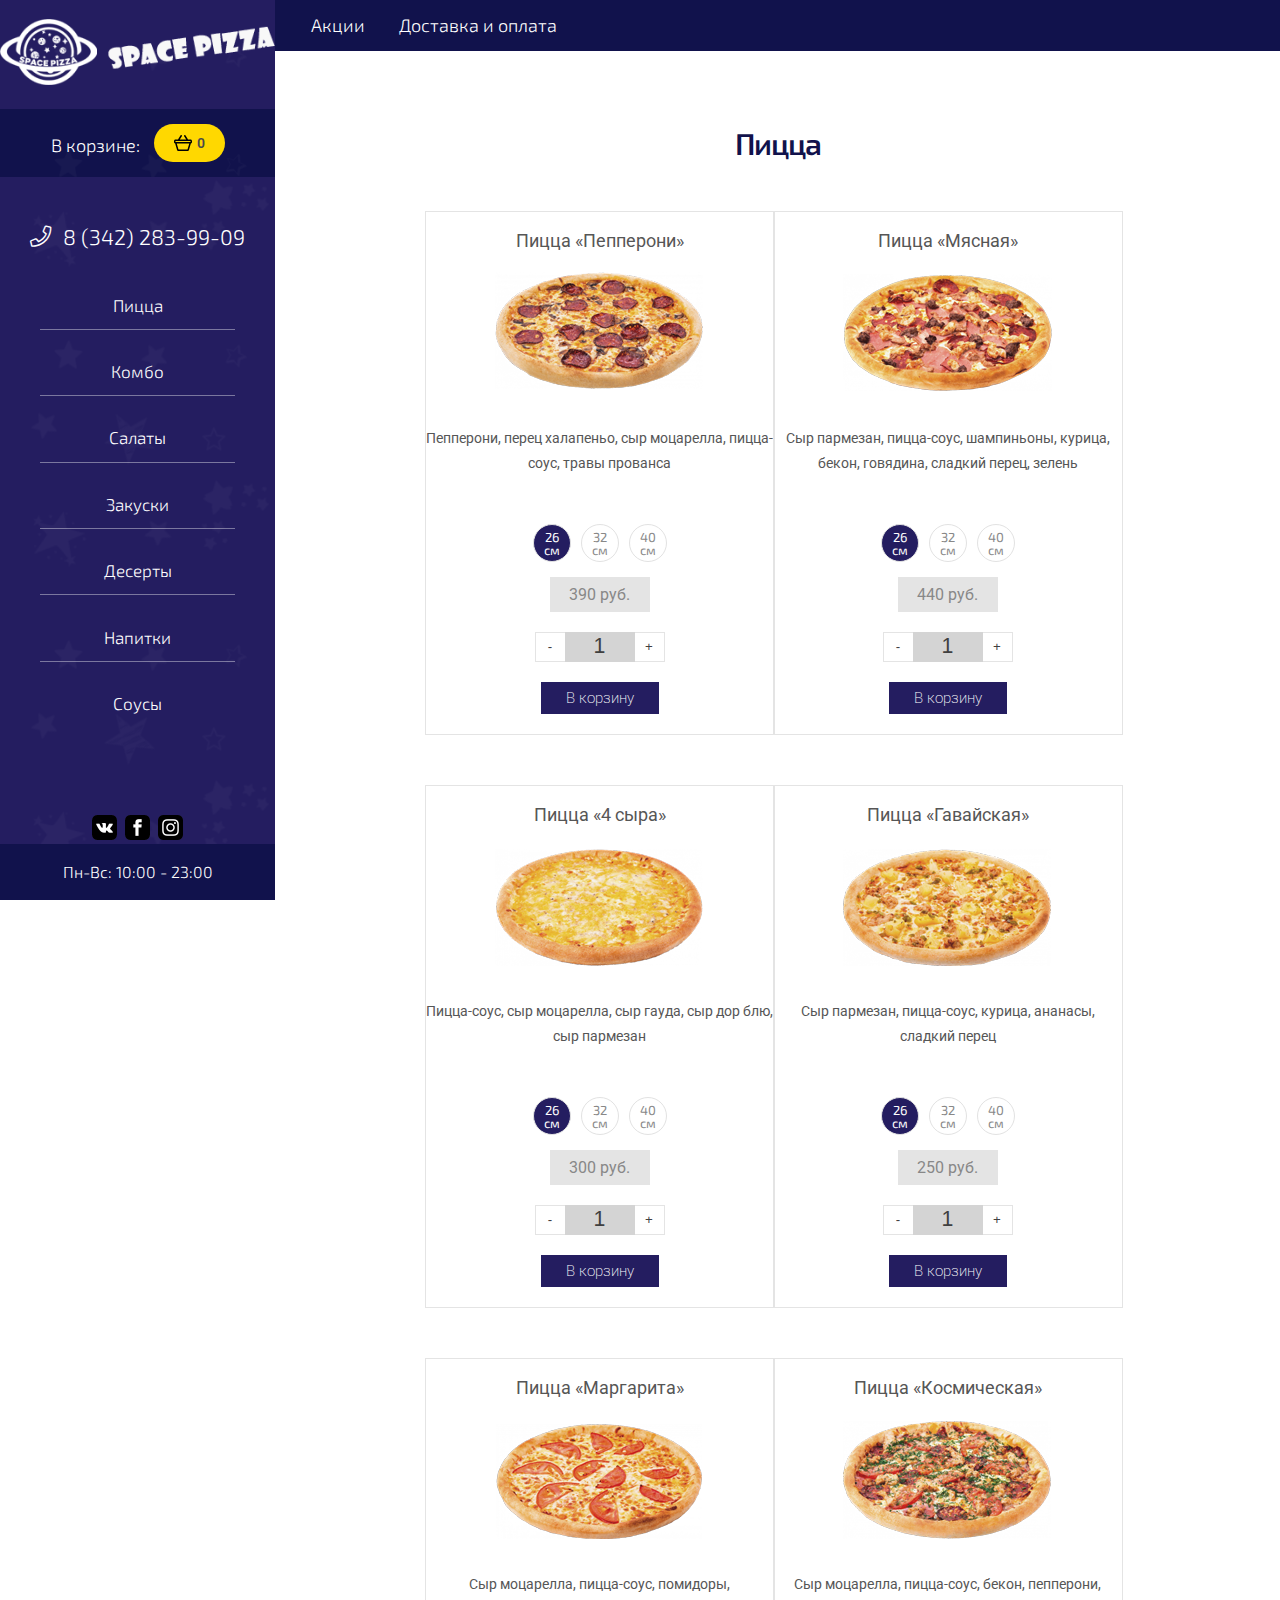
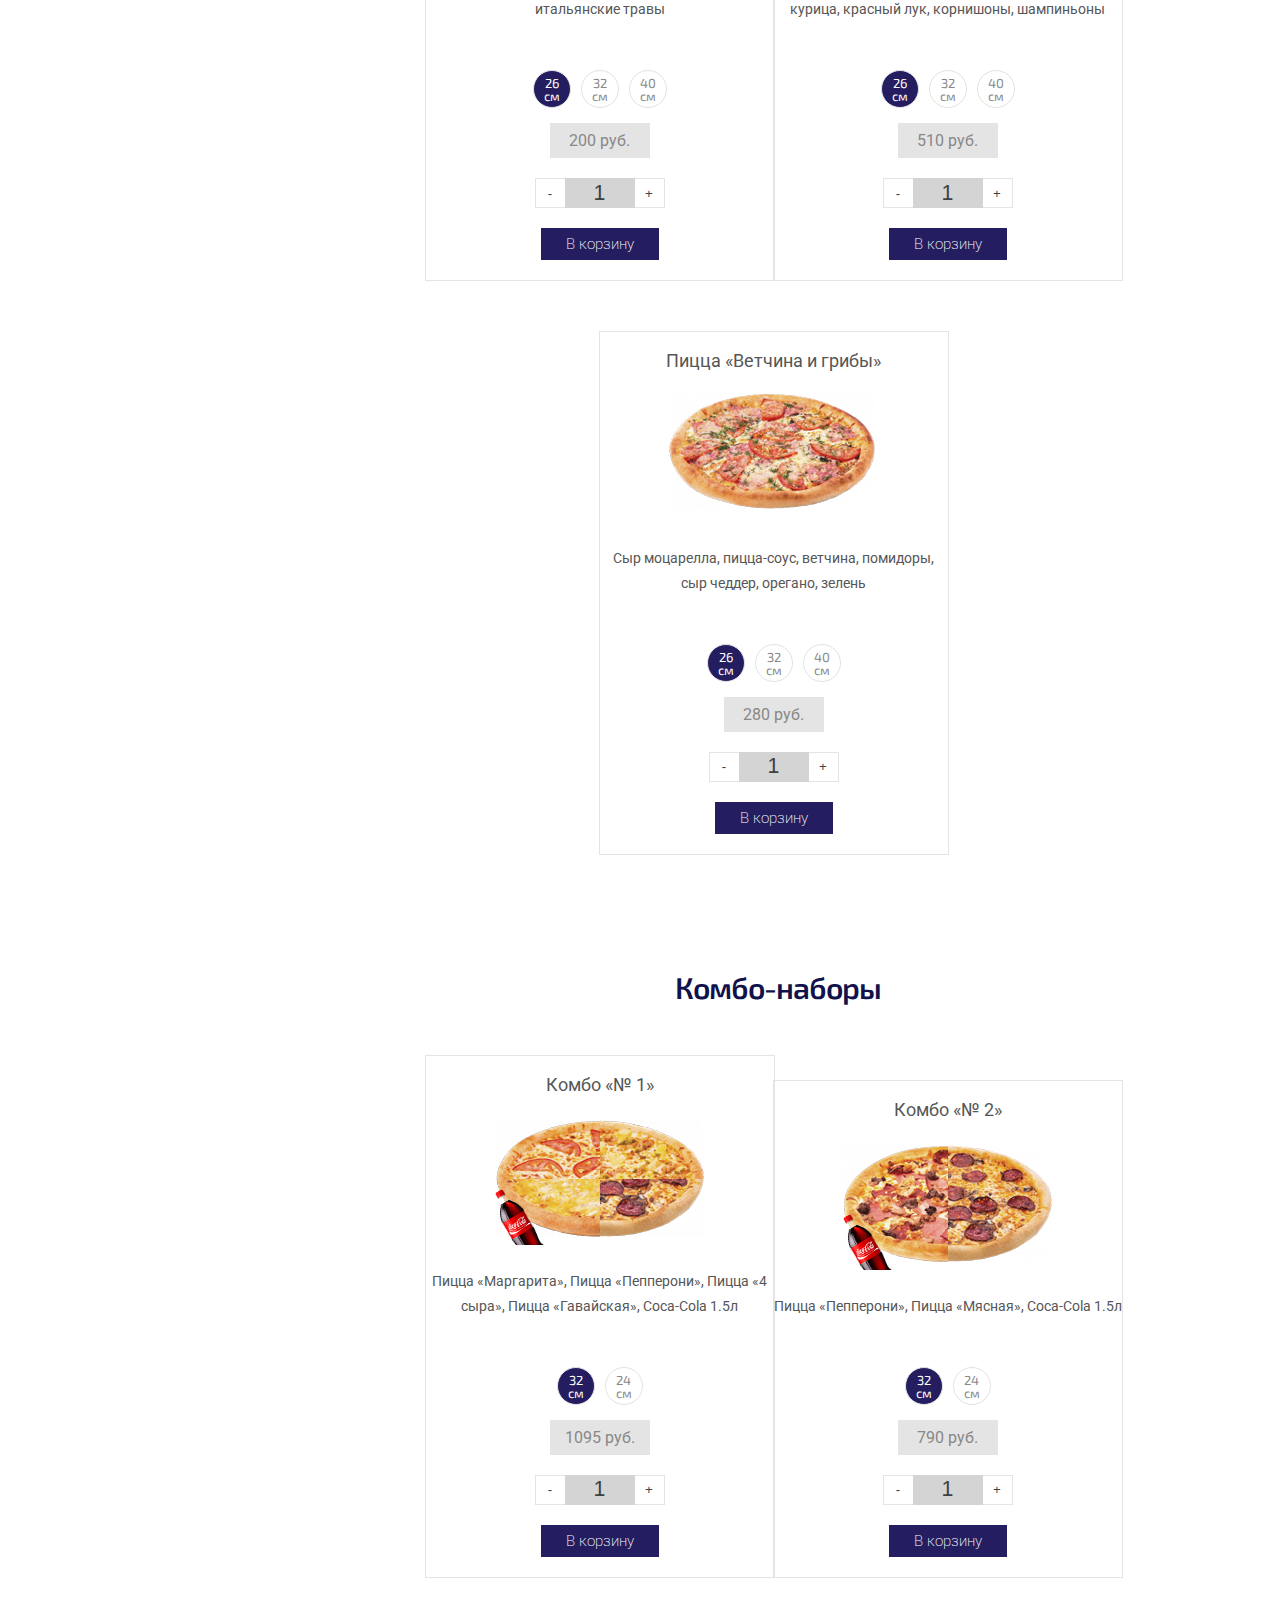
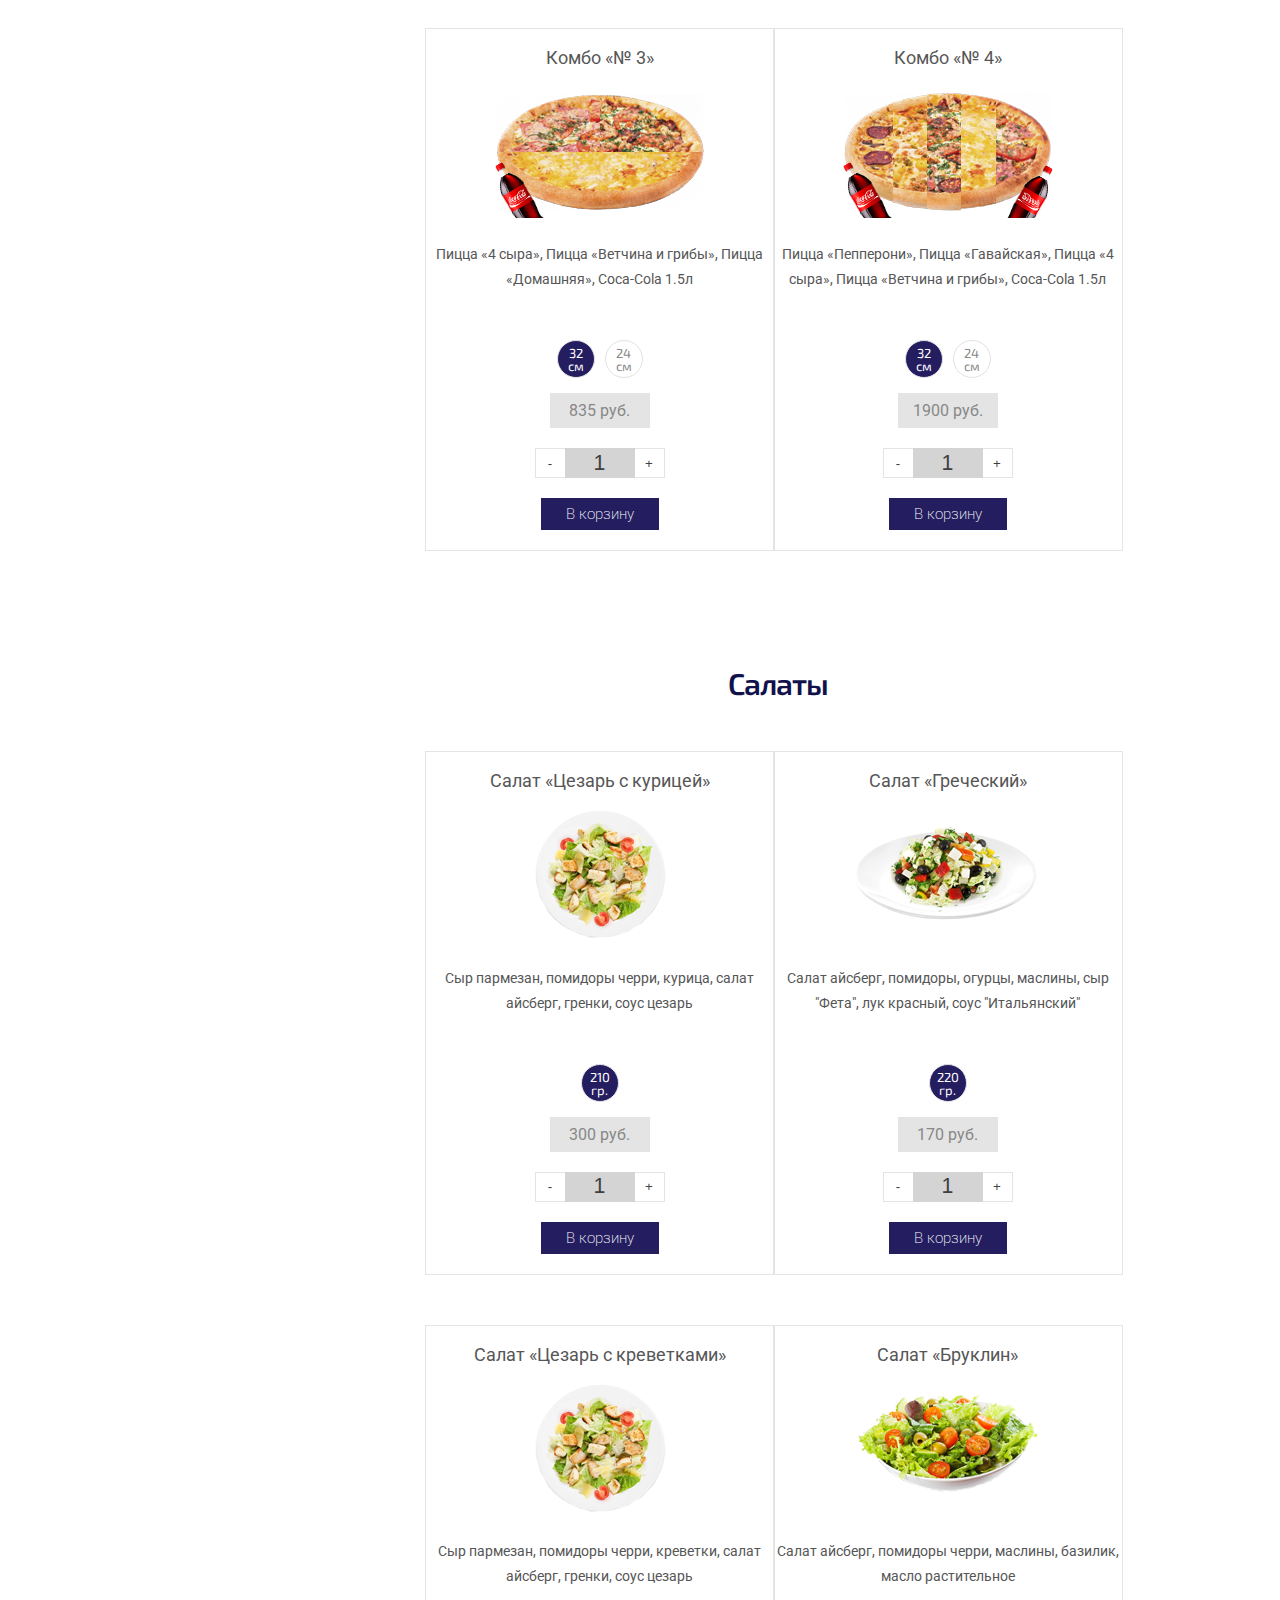
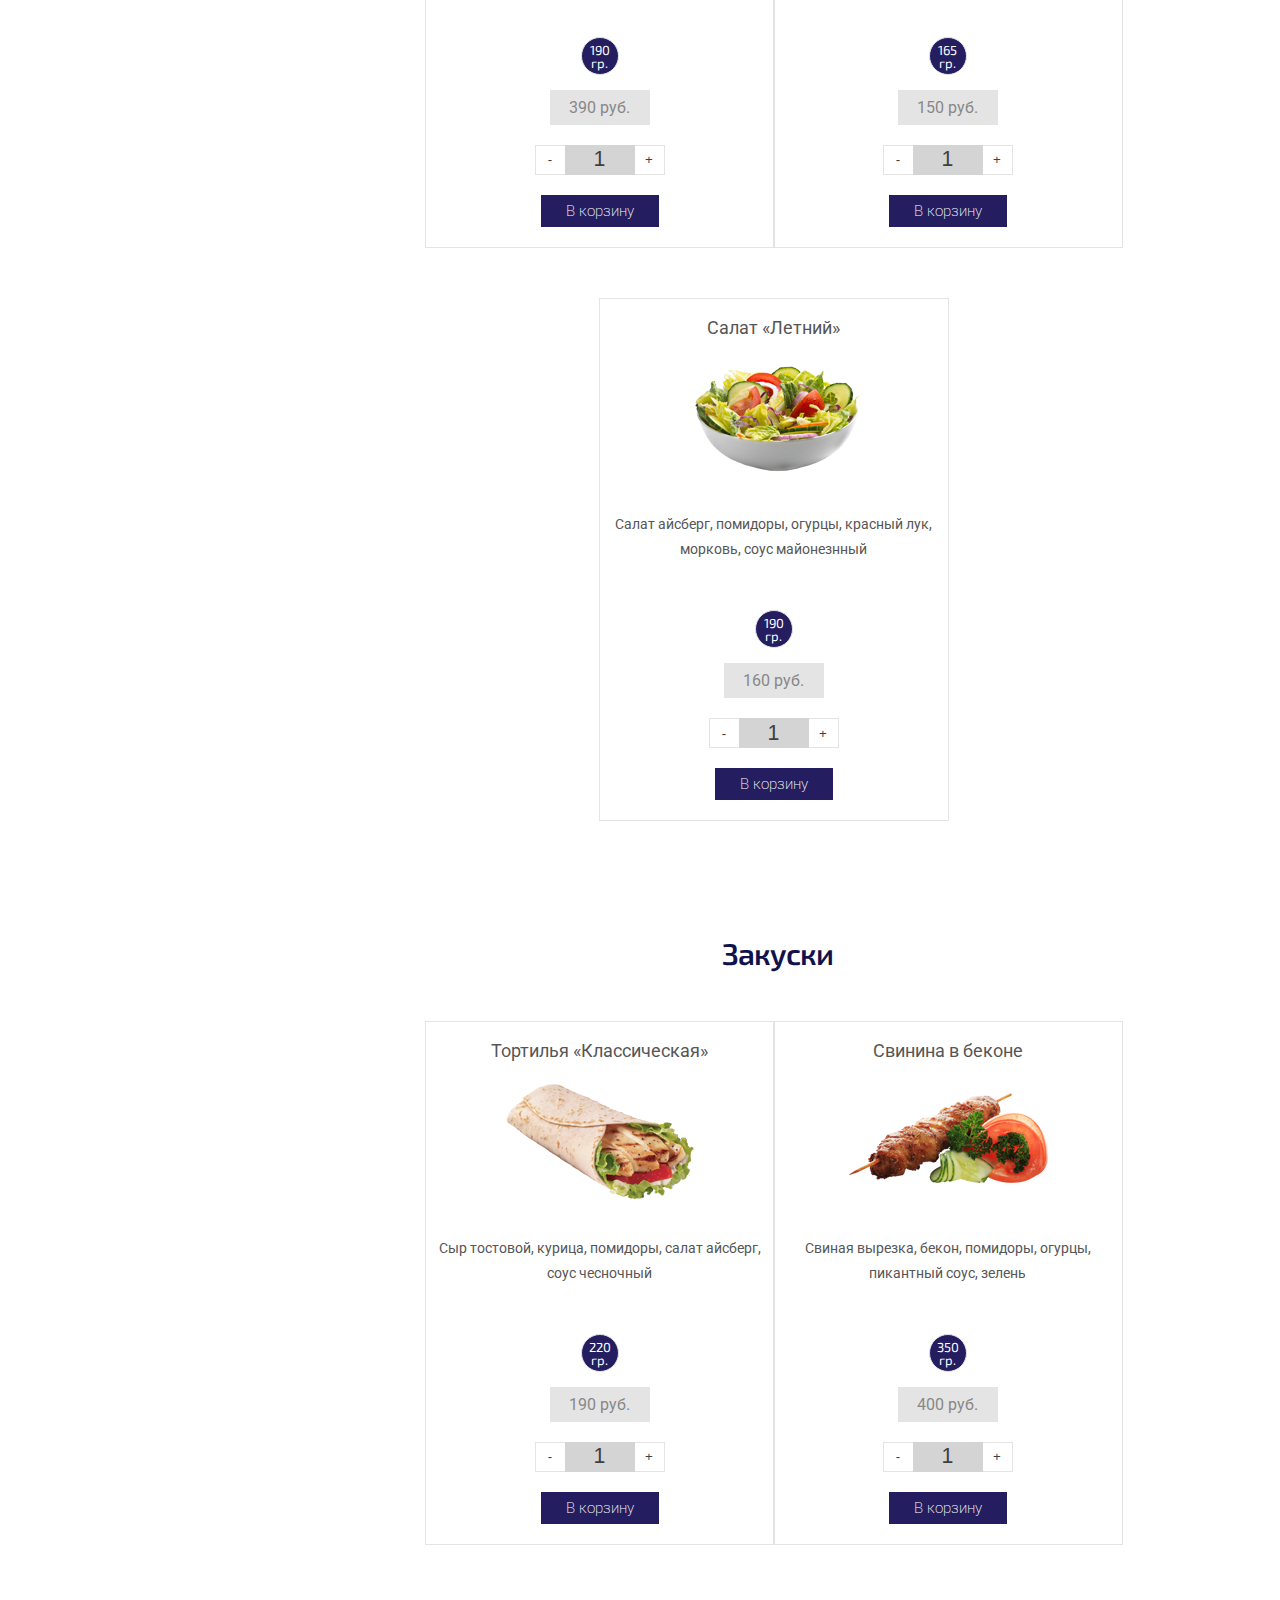
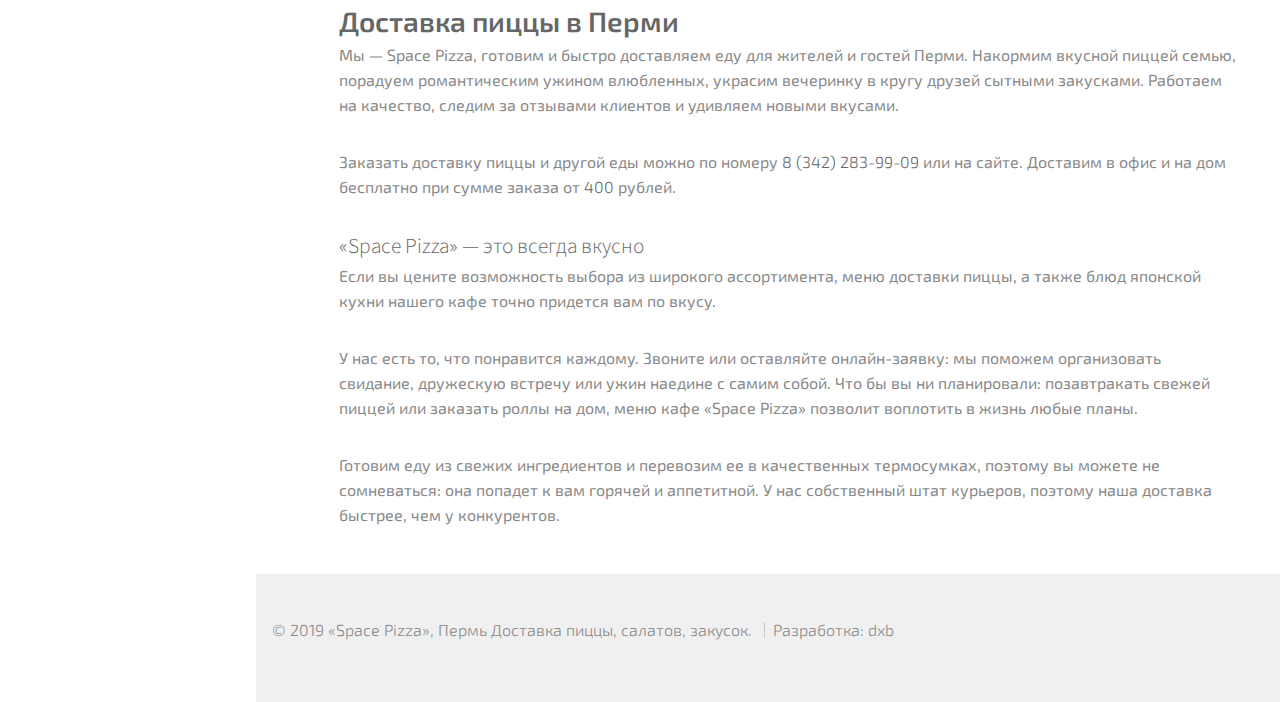
==== commit 92988383: "Global refactor" ====
--- a/index.html
+++ b/index.html
@@ -368,30 +368,6 @@
 					<div class="smart-basket__product-delete">Удалить</div>
 				</div>
 
-				<div class="smart-basket__product-item">
-					<div class="smart-basket__product-name">
-						<img src="images/01.png" width="60"><span>Пицца «Пепперони»<span class="smart-basket__product-size"> Размер: 40</span></span>.
-						<input class="smart-basket__input" type="hidden" name="001[productImg]" value="images/01.png">
-						<input class="smart-basket__input" type="hidden" name="001[productName]" value="Пицца «Пепперони»">
-						<input class="smart-basket__input" type="hidden" name="001[productSize]" value="40">
-					</div>
-					<div class="smart-basket__product-id">001
-						<input class="smart-basket__input" type="hidden" value="001" name="001[productId]">
-					</div>
-					<div class="smart-basket__product-price">550.00
-						<input class="smart-basket__input" type="hidden" name="001[productPrice]" value="550">
-					</div>
-					<div class="smart-basket__product-quantity">
-						<button class="smart-basket__remove-item" data-sb-id="001">-</button>
-						<input class="smart-basket__product-quantity-state" type="number" min="1" step="1" pattern="^[0-9]" data-sb-id="001">
-						<button class="smart-basket__add-item" data-sb-id="001">+</button>
-						<input class="smart-basket__input" type="hidden" name="001[productQuantity]" value="1">
-					</div>
-					<div class="smart-basket__product-price-common">
-						<input class="smart-basket__input" name="001[productPriceCommon]">
-					</div>
-					<button class="smart-basket__product-delete" data-sb-product-delete="001"><span class="smart-basket__delete-icon">×</span></button>
-				</div>
 
 				<div class="smart-basket__result-common">
 					<div class="smart-basket__empty-title" style="display: none;">Корзина пуста. Вы не добавили ни одного товара</div>
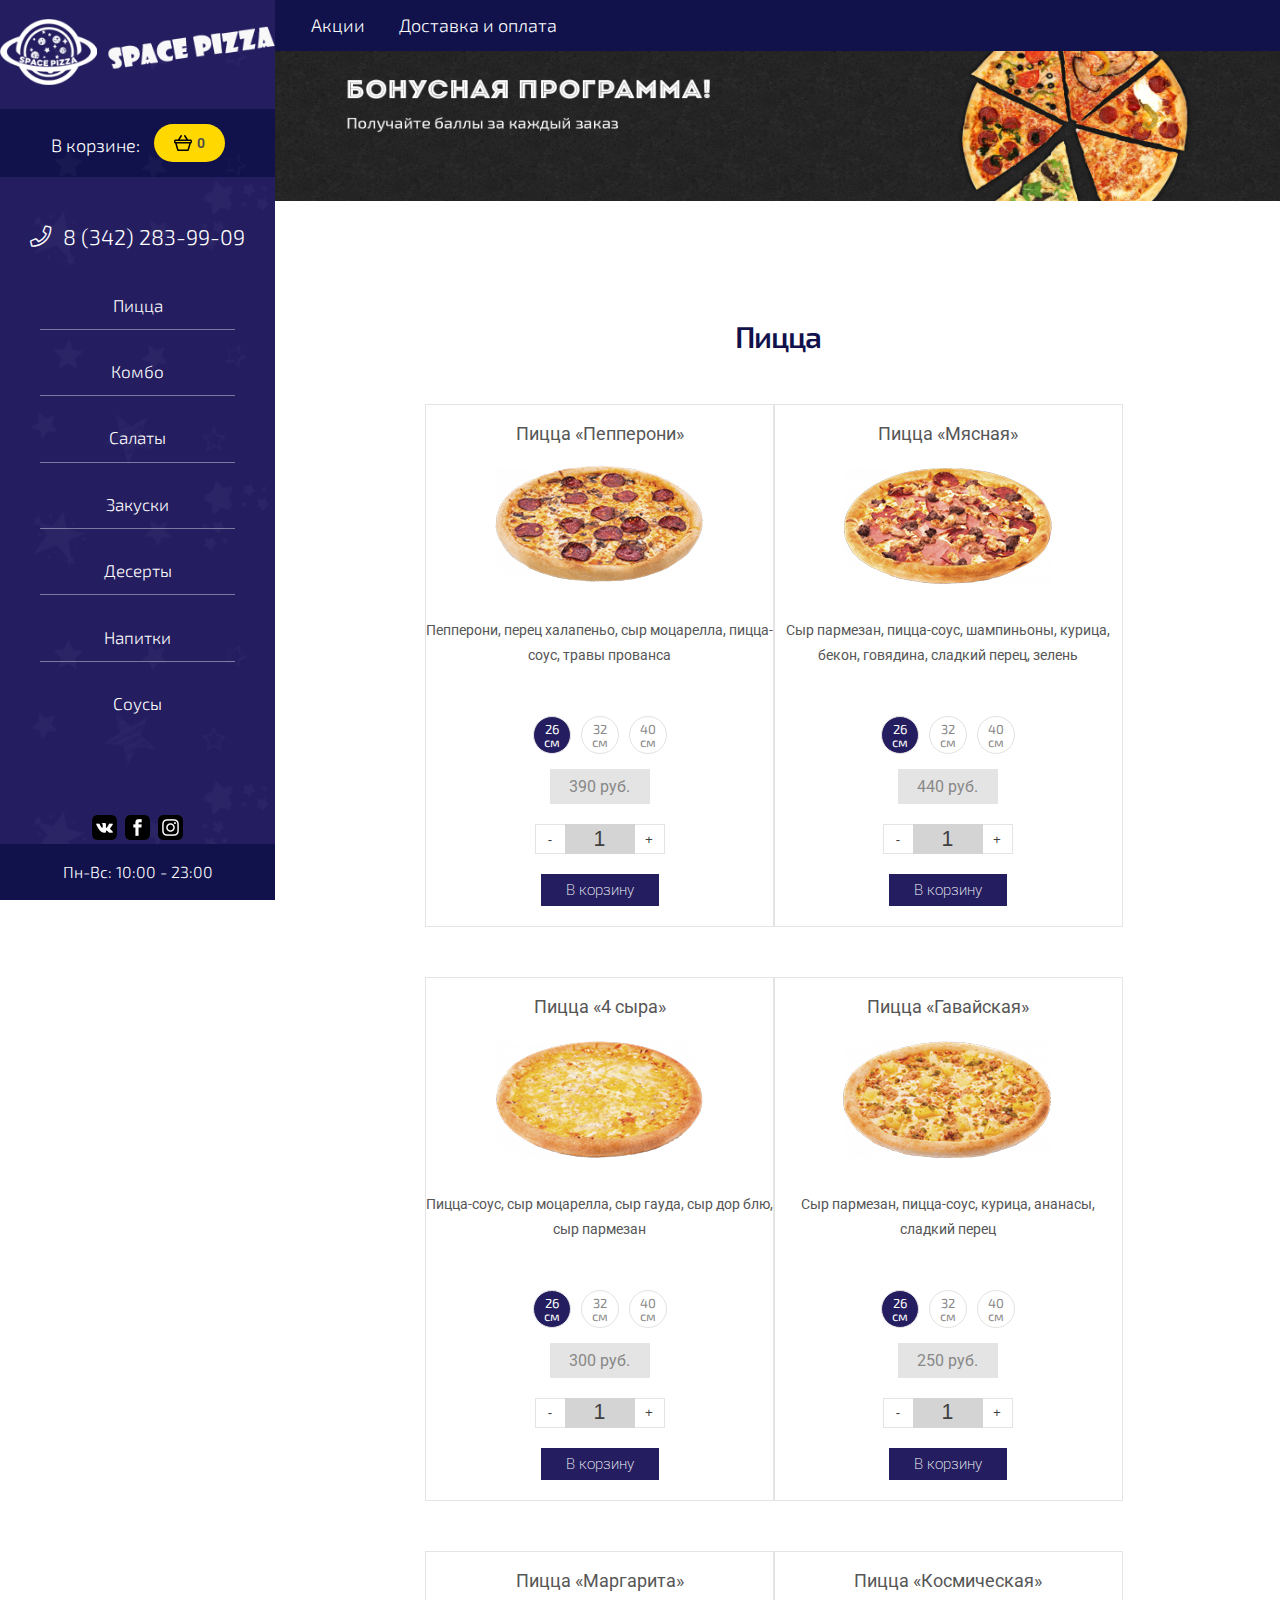
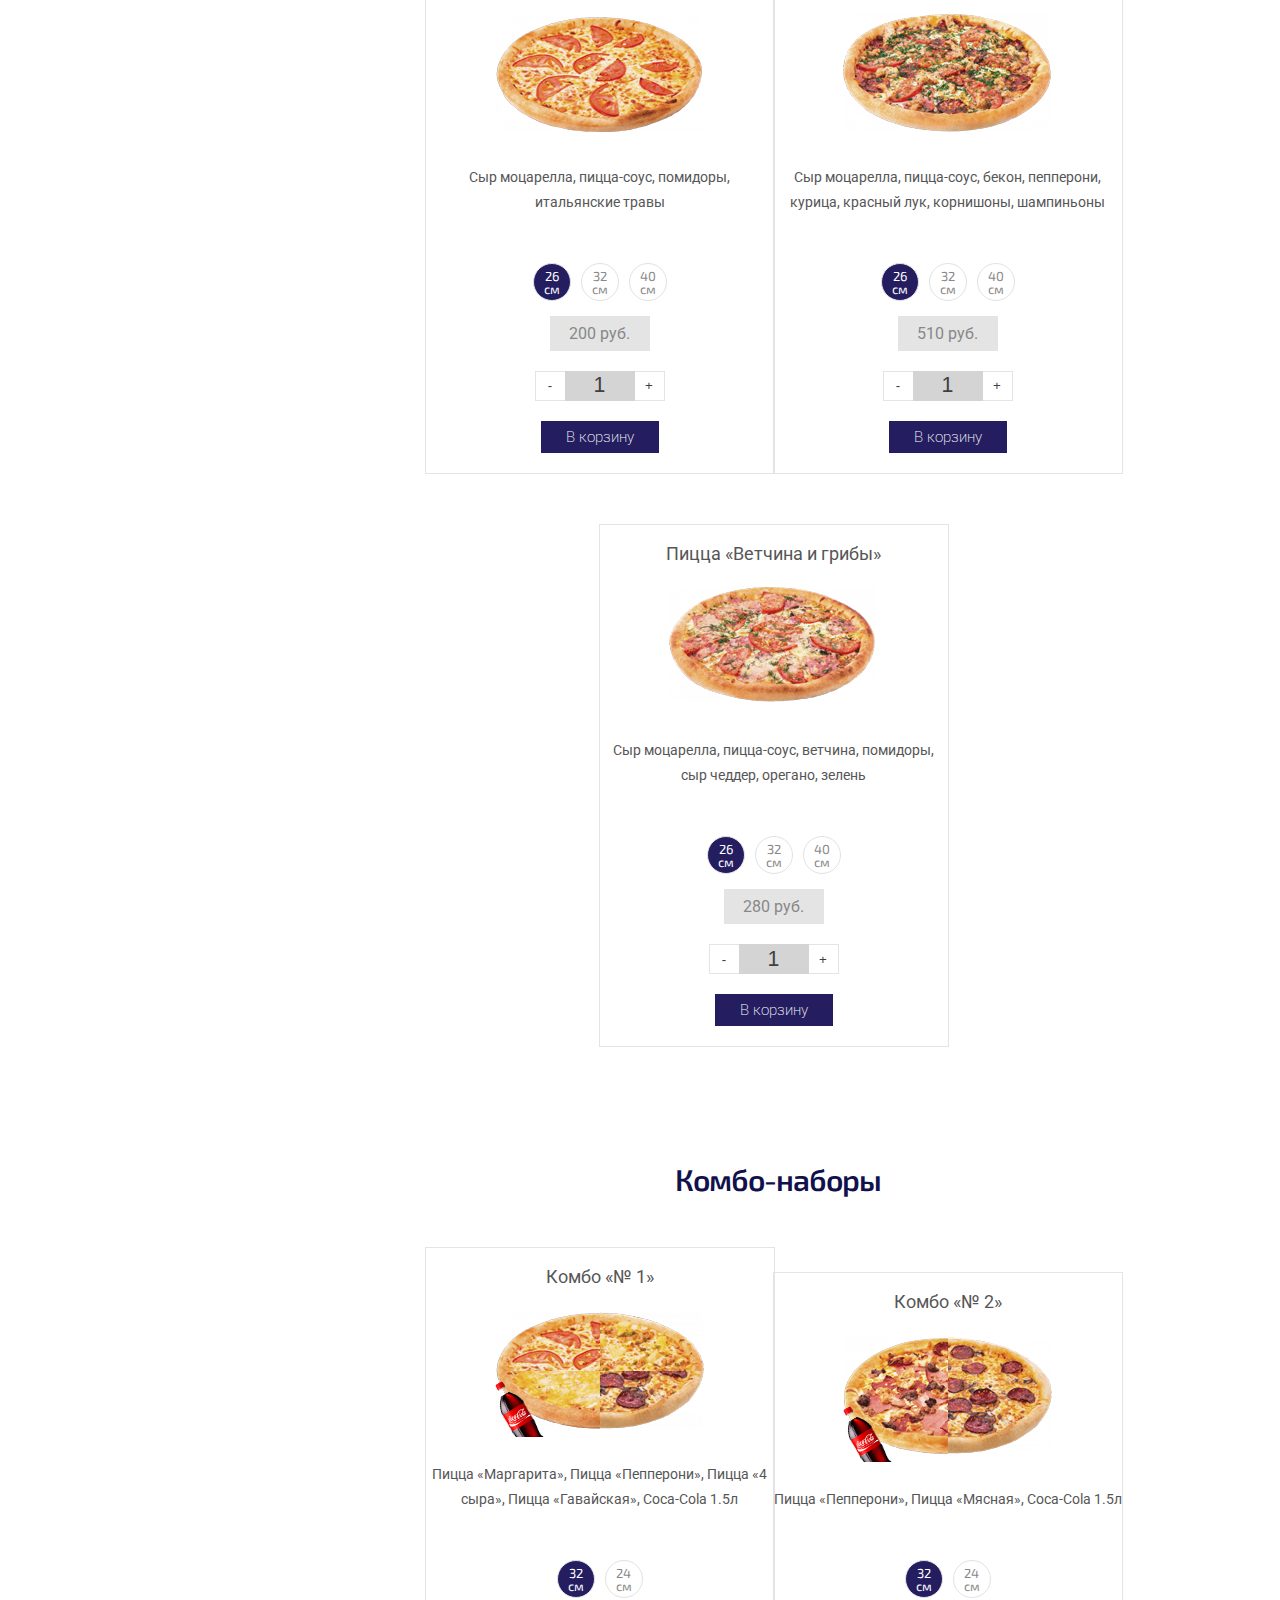
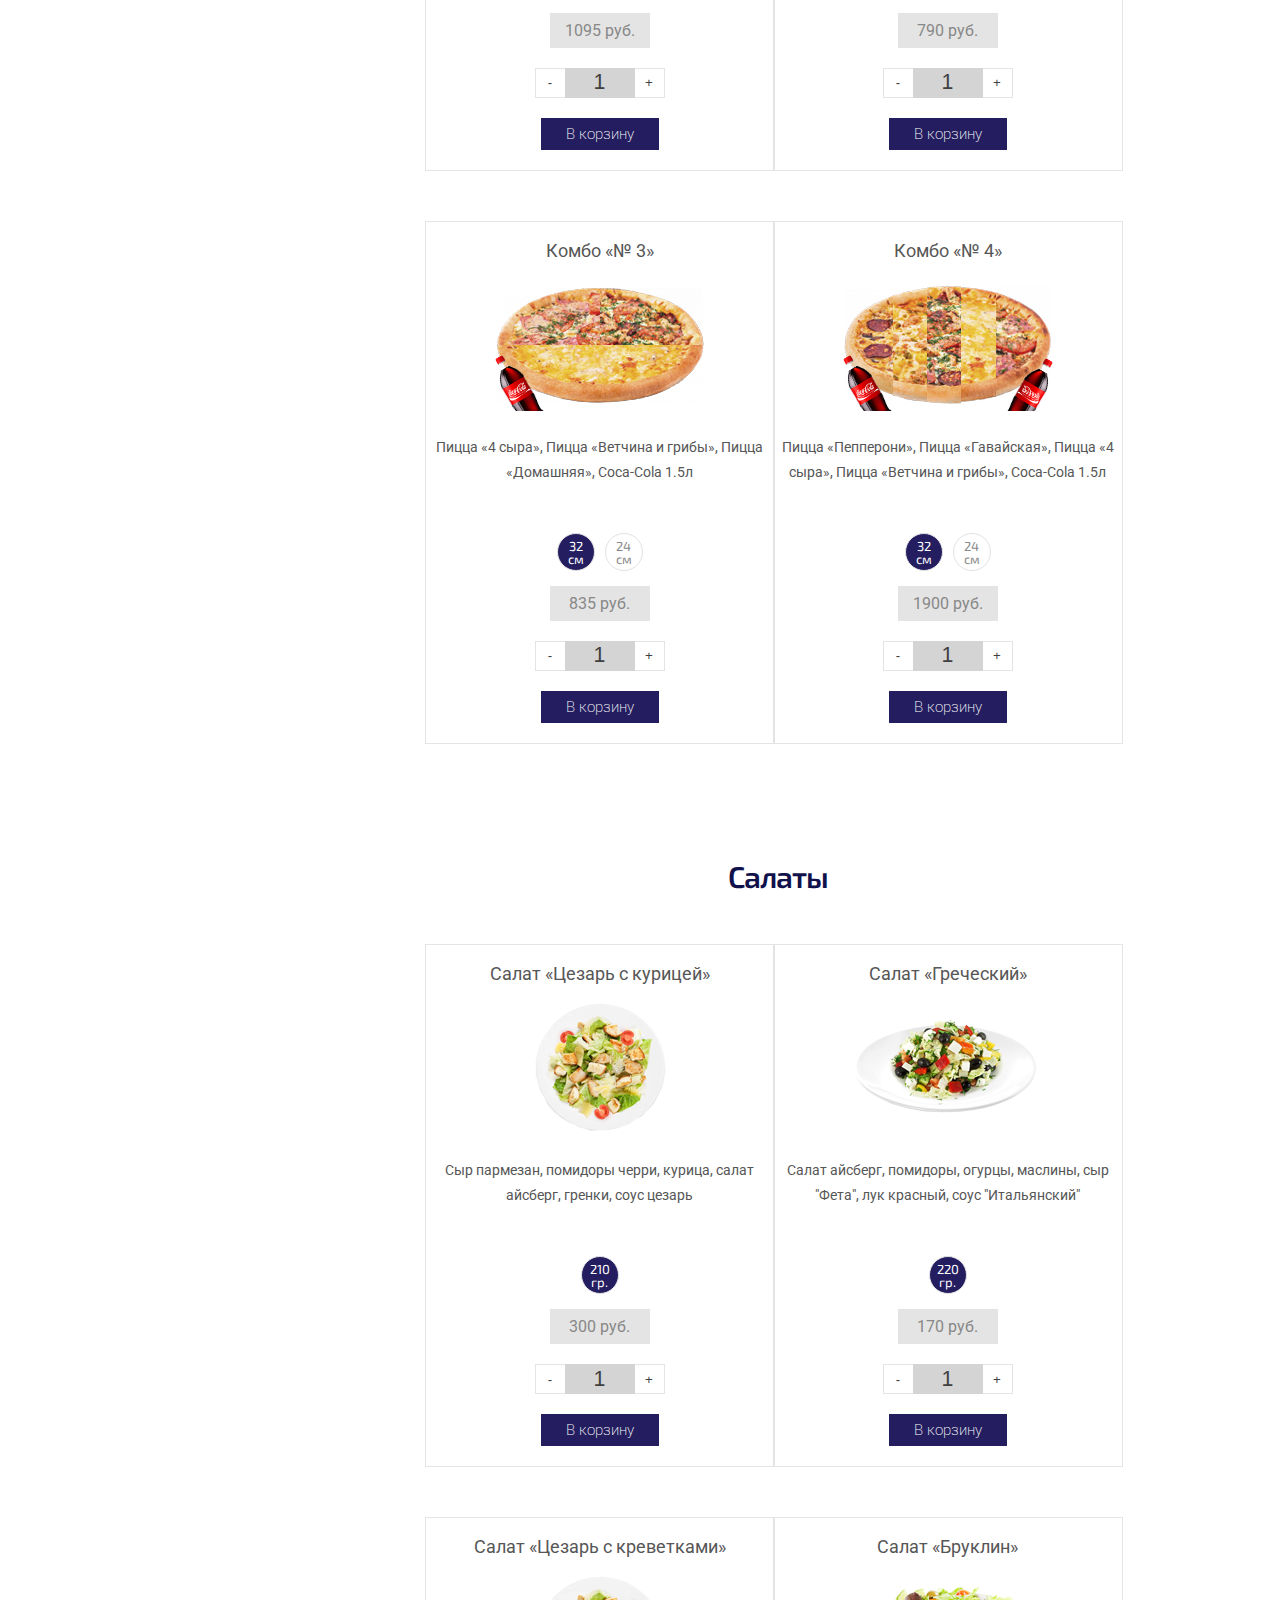
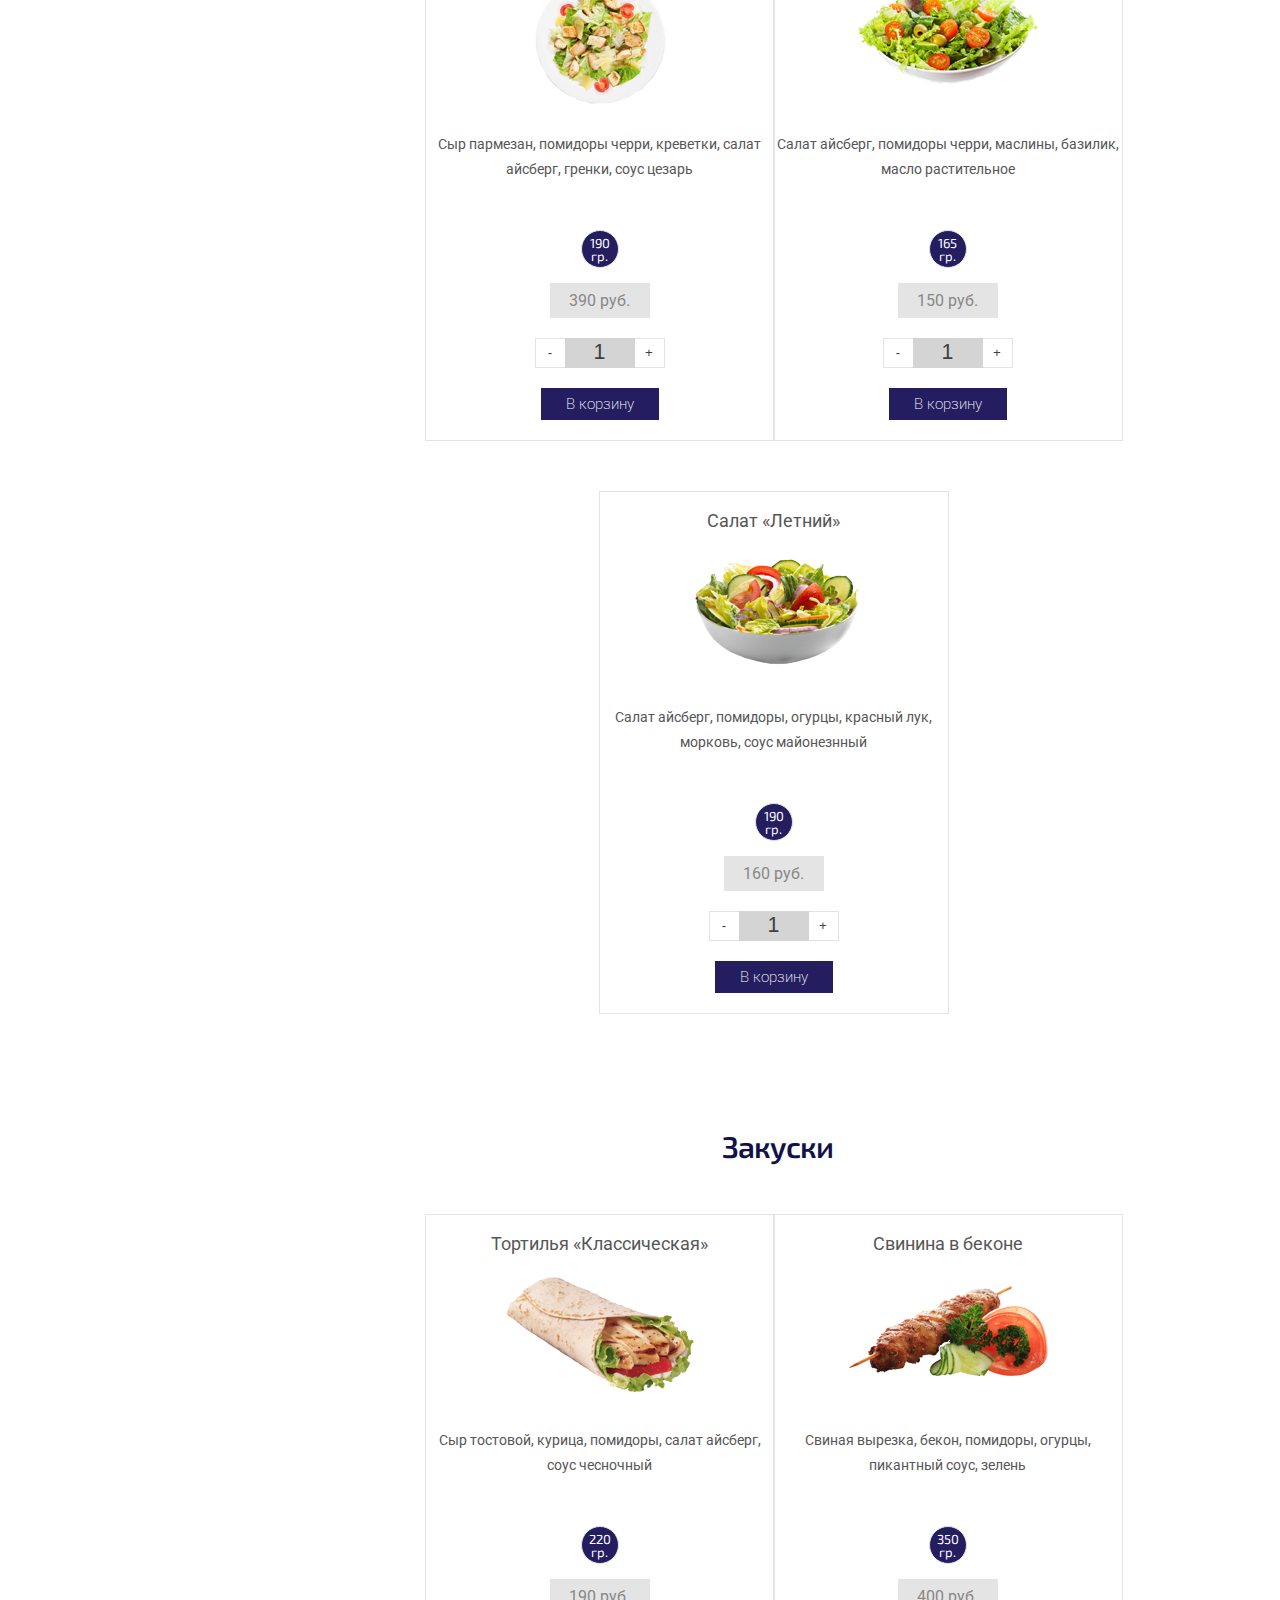
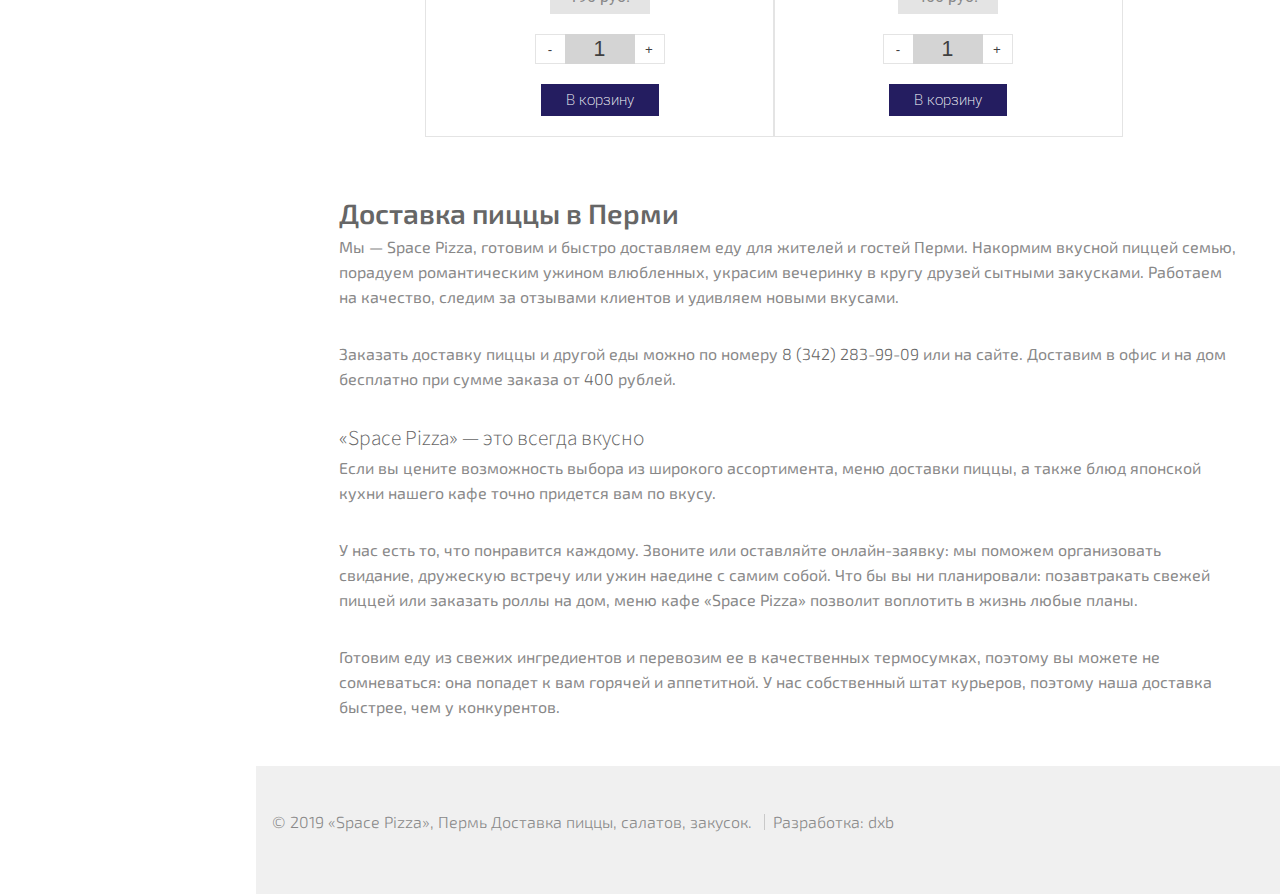
==== commit f1b1ad13: "?? (old fx)" ====
--- a/index.html
+++ b/index.html
@@ -1,413 +1,495 @@
 <!DOCTYPE HTML>
 <html lang="ru">
 <head>
-	<title>Space Pizza - доставка еды на дом в Перми, пицца, тортильи, лапша, супы, салаты</title>
-	<meta charset="utf-8" />
-	<meta name="viewport" content="width=device-width, initial-scale=1, user-scalable=no" />
-	<link rel="shortcut icon" href="images/favicon.png" type="image/png">
-	<link rel="stylesheet" href="assets/css/main.css" />
-	<link rel="stylesheet" href="assets/css/custom.css" />
-	<link rel="stylesheet" href="owl-carousel/owl.theme.default.min.css" />
-	<link rel="stylesheet" href="owl-carousel/owl.carousel.min.css" />
-	<link href="https://fonts.googleapis.com/css?family=Exo+2|Roboto:300,400,600" rel="stylesheet">
-	<link href="fontawesome/css/all.css" rel="stylesheet">
-	<link rel="stylesheet" href="smartbasket/css/smartbasket.css">
+    <title>Space Pizza - доставка еды на дом в Перми, пицца, тортильи, лапша, супы, салаты</title>
+    <meta charset="utf-8"/>
+    <meta name="viewport" content="width=device-width, initial-scale=1, user-scalable=no"/>
+    <link rel="shortcut icon" href="images/favicon.png" type="image/png">
+    <link rel="stylesheet" href="assets/css/main.css"/>
+    <link rel="stylesheet" href="assets/css/custom.css"/>
+    <link rel="stylesheet" href="owl-carousel/owl.theme.default.min.css"/>
+    <link rel="stylesheet" href="owl-carousel/owl.carousel.min.css"/>
+    <link href="https://fonts.googleapis.com/css?family=Exo+2|Roboto:300,400,600" rel="stylesheet">
+    <link href="fontawesome/css/all.css" rel="stylesheet">
+    <link rel="stylesheet" href="smartbasket/css/smartbasket.css">
 </head>
 <body class="is-preload">
 
 
-	<div id="header">
-		<div class="close__menu"></div>
-		<div class="top">
-			<div id="logo">
-				<a href="http://spacepizza.ru/"><img src="images/logo.png" alt="" class="img-fluid"></a>
-			</div>
-			<div class="test">
-				<div class="cart-text">В корзине:</div>
-				<div class="cart">
-					<button class="smart-basket__min">
-						<img class="smart-basket__min-icon" src="smartbasket/img/icon.svg" width="18" alt="Корзина">
-						<span class="smart-basket__min-count">0</span>
-					</button>
-				</div>
-			</div>
-			<div class="wrap_menu hide">
-				<div id="phone" class="d-center">
-					<i class="fal fa-phone"></i><a href="tel:+73422839909">8 (342) 283-99-09</a>
-				</div>
-				<nav id="nav" class="d-center d-column">
-					<ul class="d-between d-column h-100">
-						<li><a href="#pizza">Пицца</a></li>
-						<li><a href="#combo">Комбо</a></li>
-						<li><a href="#salad">Салаты</a></li>
-						<li><a href="#snack">Закуски</a></li>
-						<li><a href="#dessert">Десерты</a></li>
-						<li><a href="#drink">Напитки</a></li>
-						<li><a href="#sauce">Соусы</a></li>
-					</ul>
-				</nav>
-			</div>
-		</div>
-		<div class="bottom">
-			<ul class="icons">
-				<li>
-					<a href="#" class="icon">
-						<img src="images/icons/fa-vk.png" alt="">
-						<img src="images/icons/fa-vk_h.png" class="icons--icon__hide" alt="">
-					</a>
-				</li>
-				<li>
-					<a href="#" class="icon">
-						<img src="images/icons/fa-fb.png" alt="">
-						<img src="images/icons/fa-fb_h.png" class="icons--icon__hide" alt="">
-					</a>
-				</li>
-				<li>
-					<a href="#" class="icon">
-						<img src="images/icons/fa-in.png" alt="">
-						<img src="images/icons/fa-in_h.png" class="icons--icon__hide" alt="">
-					</a>
-				</li>
-			</ul>
-		</div>
-		<div id="time-work">
-			<p>Пн-Вс: 10:00 - 23:00</p>
-		</div>
-	</div>
-	<div class="mob__menu">
-	</div>
-	<div id="main">
-		<section class="one">
-			<div class="top-menu">
-				<nav id="nav-head">
-					<ul>
-						<li><a href="#pizza">Акции</a></li>
-						<li><a href="#combo">Доставка и оплата</a></li>
-					</ul>
-				</nav>
-			</div>
-			<div id="logo-mobile">
-				<a href="http://spacepizza.ru/"><img src="images/logo.png" alt="" class="img-fluid"></a>
-			</div>
-		</section>
-		<section id="slider" class="mobile-none">
-			<div class="container">
-				<div class="slider owl-carousel">
-					<div><img src="images/slider-1.jpg"></div>
-					<div><img src="images/slider-2.jpg"></div>
-				</div>
-			</div>
-		</section>
-		<section id="pizza">
-			<div class="container">
-				<h2>Пицца</h2>
-				<div class="card">
-					<h4>Пицца «Пепперони»</h4>
-					<img src="images/01.png">
-					<p>Пепперони, перец халапеньо, сыр моцарелла, пицца-соус, травы прованса</p>
-					<div class="product__size">
-					<div class="product__size-element" data-sb-curent-price="390" data-sb-curent-size="26">26 см</div>
-					<div class="product__size-element" data-sb-curent-price="470" data-sb-curent-size="32">32 см</div>
-					<div class="product__size-element" data-sb-curent-price="550" data-sb-curent-size="40">40 см</div>
-					</div>
-					<div class="product__price"><span class="product__price-number">390</span> руб.</div>
-					<div class="product-quantity"></div>
-					<button class="buy" data-sb-id-or-vendor-code="001" data-sb-product-size="26" data-sb-product-name="Пицца «Пепперони»" data-sb-product-price="390" data-sb-product-quantity="1" data-sb-product-img="images/01.png">В корзину</button>
-				</div>
-				<div class="card">
-					<h4>Пицца «Мясная»</h4>
-					<img src="images/02.png">
-					<p>Сыр пармезан, пицца-соус, шампиньоны, курица, бекон, говядина, сладкий перец, зелень</p>
-					<div class="product__size">
-					<div class="product__size-element" data-sb-curent-price="440" data-sb-curent-size="26">26 см</div>
-					<div class="product__size-element" data-sb-curent-price="520" data-sb-curent-size="32">32 см</div>
-					<div class="product__size-element" data-sb-curent-price="600" data-sb-curent-size="40">40 см</div>
-					</div>
-					<div class="product__price"><span class="product__price-number">440</span> руб.</div>
-					<div class="product-quantity"></div>
-					<button class="buy" data-sb-id-or-vendor-code="002" data-sb-product-size="26" data-sb-product-name="Пицца «Мясная»" data-sb-product-price="440" data-sb-product-quantity="1" data-sb-product-img="images/02.png">В корзину</button>
-				</div>
-				<div class="card">
-					<h4>Пицца «4 сыра»</h4>
-					<img src="images/03.png">
-					<p>Пицца-соус, сыр моцарелла, сыр гауда, сыр дор блю, сыр пармезан</p>
-					<div class="product__size">
-					<div class="product__size-element" data-sb-curent-price="300" data-sb-curent-size="26">26 см</div>
-					<div class="product__size-element" data-sb-curent-price="380" data-sb-curent-size="32">32 см</div>
-					<div class="product__size-element" data-sb-curent-price="460" data-sb-curent-size="40">40 см</div>
-					</div>
-					<div class="product__price"><span class="product__price-number">300</span> руб.</div>
-					<div class="product-quantity"></div>
-					<button class="buy" data-sb-id-or-vendor-code="003" data-sb-product-size="26" data-sb-product-name="Пицца «4 сыра»" data-sb-product-price="300" data-sb-product-quantity="1" data-sb-product-img="images/03.png">В корзину</button>
-				</div>
-				<div class="card">
-					<h4>Пицца «Гавайская»</h4>
-					<img src="images/04.png">
-					<p>Сыр пармезан, пицца-соус, курица, ананасы, сладкий перец</p>
-					<div class="product__size">
-					<div class="product__size-element" data-sb-curent-price="250" data-sb-curent-size="26">26 см</div>
-					<div class="product__size-element" data-sb-curent-price="330" data-sb-curent-size="32">32 см</div>
-					<div class="product__size-element" data-sb-curent-price="410" data-sb-curent-size="40">40 см</div>
-					</div>
-					<div class="product__price"><span class="product__price-number">250</span> руб.</div>
-					<div class="product-quantity"></div>
-					<button class="buy" data-sb-id-or-vendor-code="004" data-sb-product-size="26" data-sb-product-name="Пицца «Гавайская»" data-sb-product-price="250" data-sb-product-quantity="1" data-sb-product-img="images/04.png">В корзину</button>
-				</div>
-				<div class="card">
-					<h4>Пицца «Маргарита»</h4>
-					<img src="images/05.png">
-					<p>Сыр моцарелла, пицца-соус, помидоры, итальянские травы</p>
-					<div class="product__size">
-					<div class="product__size-element" data-sb-curent-price="200" data-sb-curent-size="26">26 см</div>
-					<div class="product__size-element" data-sb-curent-price="280" data-sb-curent-size="32">32 см</div>
-					<div class="product__size-element" data-sb-curent-price="360" data-sb-curent-size="40">40 см</div>
-					</div>
-					<div class="product__price"><span class="product__price-number">200</span> руб.</div>
-					<div class="product-quantity"></div>
-					<button class="buy" data-sb-id-or-vendor-code="005" data-sb-product-size="26" data-sb-product-name="Пицца «Маргарита»" data-sb-product-price="200" data-sb-product-quantity="1" data-sb-product-img="images/05.png">В корзину</button>
-				</div>
-				<div class="card">
-					<h4>Пицца «Космическая»</h4>
-					<img src="images/07.png">
-					<p>Сыр моцарелла, пицца-соус, бекон, пепперони, курица, красный лук, корнишоны, шампиньоны</p>
-					<div class="product__size">
-					<div class="product__size-element" data-sb-curent-price="510" data-sb-curent-size="26">26 см</div>
-					<div class="product__size-element" data-sb-curent-price="590" data-sb-curent-size="32">32 см</div>
-					<div class="product__size-element" data-sb-curent-price="670" data-sb-curent-size="40">40 см</div>
-					</div>
-					<div class="product__price"><span class="product__price-number">510</span> руб.</div>
-					<div class="product-quantity"></div>
-					<button class="buy" data-sb-id-or-vendor-code="007" data-sb-product-size="26" data-sb-product-name="Пицца «Космическая»" data-sb-product-price="510" data-sb-product-quantity="1" data-sb-product-img="images/07.png">В корзину</button>
-				</div>
-				<div class="card">
-					<h4 class="product__name">Пицца «Ветчина и грибы»</h4>
-					<img src="images/010.png" class="product__img">
-					<p>Сыр моцарелла, пицца-соус, ветчина, помидоры, сыр чеддер, орегано, зелень</p>
-					<div class="product__size">
-					<div class="product__size-element" data-sb-curent-price="280" data-sb-curent-size="26">26 см</div>
-					<div class="product__size-element" data-sb-curent-price="360" data-sb-curent-size="32">32 см</div>
-					<div class="product__size-element" data-sb-curent-price="440" data-sb-curent-size="40">40 см</div>
-					</div>
-					<div class="product__price"><span class="product__price-number">280</span> руб.</div>
-					<div class="product-quantity"></div>
-					<button class="buy" data-sb-id-or-vendor-code="010" data-sb-product-size="26" data-sb-product-name="Пицца «Ветчина и грибы»" data-sb-product-price="280" data-sb-product-quantity="1" data-sb-product-img="images/010.png">В корзину</button>
-				</div>
-			</div>
-		</section>
-		<section id="combo">
-			<div class="container">
-				<h2>Комбо-наборы</h2>
-				<div class="card">
-					<h4>Комбо «№ 1»</h4>
-					<img src="images/011.png">
-					<p>Пицца «Маргарита», Пицца «Пепперони», Пицца «4 сыра», Пицца «Гавайская», Coca-Cola 1.5л</p>
-					<div class="product__size">
-					<div class="product__size-element" data-sb-curent-price="1095" data-sb-curent-size="32">32 см</div>
-					<div class="product__size-element" data-sb-curent-price="845" data-sb-curent-size="24">24 см</div>
-					</div>
-					<div class="product__price"><span class="product__price-number">1095</span> руб.</div>
-					<div class="product-quantity"></div>
-					<button class="buy" data-sb-id-or-vendor-code="011" data-sb-product-size="32" data-sb-product-name="Комбо «№ 1»" data-sb-product-price="1095" data-sb-product-quantity="1" data-sb-product-img="images/011.png">В корзину</button>
-				</div>
-				<div class="card">
-					<h4>Комбо «№ 2»</h4>
-					<img src="images/012.png">
-					<p>Пицца «Пепперони», Пицца «Мясная», Coca-Cola 1.5л</p>
-					<div class="product__size">
-					<div class="product__size-element" data-sb-curent-price="790" data-sb-curent-size="32">32 см</div>
-					<div class="product__size-element" data-sb-curent-price="650" data-sb-curent-size="24">24 см</div>
-					</div>
-					<div class="product__price"><span class="product__price-number">790</span> руб.</div>
-					<div class="product-quantity"></div>
-					<button class="buy" data-sb-id-or-vendor-code="012" data-sb-product-size="32" data-sb-product-name="Комбо «№ 2»" data-sb-product-price="790" data-sb-product-quantity="1" data-sb-product-img="images/012.png">В корзину</button>
-				</div>
-				<div class="card">
-					<h4>Комбо «№ 3»</h4>
-					<img src="images/013.png">
-					<p>Пицца «4 сыра», Пицца «Ветчина и грибы», Пицца «Домашняя», Coca-Cola 1.5л</p>
-					<div class="product__size">
-					<div class="product__size-element" data-sb-curent-price="835" data-sb-curent-size="32">32 см</div>
-					<div class="product__size-element" data-sb-curent-price="660" data-sb-curent-size="24">24 см</div>
-					</div>
-					<div class="product__price"><span class="product__price-number">835</span> руб.</div>
-					<div class="product-quantity"></div>
-					<button class="buy" data-sb-id-or-vendor-code="013" data-sb-product-size="32" data-sb-product-name="Комбо «№ 3»" data-sb-product-price="835" data-sb-product-quantity="1" data-sb-product-img="images/013.png">В корзину</button>
-				</div>
-				<div class="card">
-					<h4>Комбо «№ 4»</h4>
-					<img src="images/014.png">
-					<p>Пицца «Пепперони», Пицца «Гавайская», Пицца «4 сыра», Пицца «Ветчина и грибы», Coca-Cola 1.5л</p>
-					<div class="product__size">
-					<div class="product__size-element" data-sb-curent-price="1900" data-sb-curent-size="32">32 см</div>
-					<div class="product__size-element" data-sb-curent-price="1430" data-sb-curent-size="24">24 см</div>
-					</div>
-					<div class="product__price"><span class="product__price-number">1900</span> руб.</div>
-					<div class="product-quantity"></div>
-					<button class="buy" data-sb-id-or-vendor-code="014" data-sb-product-size="32" data-sb-product-name="Комбо «№ 4»" data-sb-product-price="1900" data-sb-product-quantity="1" data-sb-product-img="images/014.png">В корзину</button>
-				</div>
-			</div>
-		</section>
-		<section id="salad">
-			<div class="container">
-				<h2>Салаты</h2>
-				<div class="card">
-					<h4>Салат «Цезарь с курицей»</h4>
-					<img src="images/06.png">
-					<p>Сыр пармезан, помидоры черри, курица, салат айсберг, гренки, соус цезарь</p>
-					<div class="product__size">
-					<div class="product__size-element" data-sb-curent-price="300" data-sb-curent-size="210">210 гр.</div>
-					</div>
-					<div class="product__price"><span class="product__price-number">300</span> руб.</div>
-					<div class="product-quantity"></div>
-					<button class="buy" data-sb-id-or-vendor-code="006" data-sb-product-size="210" data-sb-product-name="Салат «Цезарь с курицей»" data-sb-product-price="300" data-sb-product-quantity="1" data-sb-product-img="images/06.png">В корзину</button>
-				</div>
-				<div class="card">
-					<h4>Салат «Греческий»</h4>
-					<img src="images/015.png">
-					<p>Салат айсберг, помидоры, огурцы, маслины, сыр "Фета", лук красный, соус "Итальянский"</p>
-					<div class="product__size">
-					<div class="product__size-element" data-sb-curent-price="170" data-sb-curent-size="220">220 гр.</div>
-					</div>
-					<div class="product__price"><span class="product__price-number">170</span> руб.</div>
-					<div class="product-quantity"></div>
-					<button class="buy" data-sb-id-or-vendor-code="015" data-sb-product-name="Салат «Греческий»" data-sb-product-price="170" data-sb-product-quantity="1" data-sb-product-img="images/015.png">В корзину</button>
-				</div>
-				<div class="card">
-					<h4>Салат «Цезарь с креветками»</h4>
-					<img src="images/06.png">
-					<p>Сыр пармезан, помидоры черри, креветки, салат айсберг, гренки, соус цезарь</p>
-					<div class="product__size">
-					<div class="product__size-element" data-sb-curent-price="390" data-sb-curent-size="190">190 гр.</div>
-					</div>
-					<div class="product__price"><span class="product__price-number">390</span> руб.</div>
-					<div class="product-quantity"></div>
-					<button class="buy" data-sb-id-or-vendor-code="016" data-sb-product-name="Салат «Цезарь с креветками»" data-sb-product-price="390" data-sb-product-quantity="1" data-sb-product-img="images/06.png">В корзину</button>
-				</div>
-				<div class="card">
-					<h4>Салат «Бруклин»</h4>
-					<img src="images/016.png">
-					<p>Салат айсберг, помидоры черри, маслины, базилик, масло растительное</p>
-					<div class="product__size">
-					<div class="product__size-element" data-sb-curent-price="150" data-sb-curent-size="165">165 гр.</div>
-					</div>
-					<div class="product__price"><span class="product__price-number">150</span> руб.</div>
-					<div class="product-quantity"></div>
-					<button class="buy" data-sb-id-or-vendor-code="017" data-sb-product-name="Салат «Бруклин»" data-sb-product-price="150" data-sb-product-quantity="1" data-sb-product-img="images/016.png">В корзину</button>
-				</div>
-				<div class="card">
-					<h4>Салат «Летний»</h4>
-					<img src="images/017.png">
-					<p>Салат айсберг, помидоры, огурцы, красный лук, морковь, соус майонезнный</p>
-					<div class="product__size">
-					<div class="product__size-element" data-sb-curent-price="160" data-sb-curent-size="190">190 гр.</div>
-					</div>
-					<div class="product__price"><span class="product__price-number">160</span> руб.</div>
-					<div class="product-quantity"></div>
-					<button class="buy" data-sb-id-or-vendor-code="019" data-sb-product-name="Салат «Бруклин»" data-sb-product-price="150" data-sb-product-quantity="1" data-sb-product-img="images/017.png">В корзину</button>
-				</div>
-			</div>
-		</section>
-		<section id="snack">
-			<div class="container">
-				<h2>Закуски</h2>
-				<div class="card">
-					<h4>Тортилья «Классическая»</h4>
-					<img src="images/08.png">
-					<p>Сыр тостовой, курица, помидоры, салат айсберг, соус чесночный</p>
-					<div class="product__size">
-					<div class="product__size-element" data-sb-curent-price="190" data-sb-curent-size="220">220 гр.</div>
-					</div>
-					<div class="product__price"><span class="product__price-number">190</span> руб.</div>
-					<div class="product-quantity"></div>
-					<button class="buy" data-sb-id-or-vendor-code="008" data-sb-product-name="Тортилья «Классическая»" data-sb-product-price="190" data-sb-product-quantity="1" data-sb-product-img="images/08.png">В корзину</button>
-				</div>
-				<div class="card">
-					<h4>Свинина в беконе</h4>
-					<img src="images/09.png">
-					<p>Свиная вырезка, бекон, помидоры, огурцы, пикантный соус, зелень</p>
-					<div class="product__size">
-					<div class="product__size-element" data-sb-curent-price="400" data-sb-curent-size="350">350 гр.</div>
-					</div>
-					<div class="product__price"><span class="product__price-number">400</span> руб.</div>
-					<div class="product-quantity"></div>
-					<button class="buy" data-sb-id-or-vendor-code="009" data-sb-product-name="Свинина в беконе" data-sb-product-price="400" data-sb-product-quantity="1" data-sb-product-img="images/09.png">В корзину</button>
-				</div>
-			</div>
-		</section>
-		<section id="about">
-			<div class="container">
-				<h1>Доставка пиццы в Перми</h1>
-				<p>Мы — Space Pizza, готовим и быстро доставляем еду для жителей и гостей Перми. Накормим вкусной пиццей семью, порадуем романтическим ужином влюбленных, украсим вечеринку в кругу друзей сытными закусками. Работаем на качество, следим за отзывами клиентов и удивляем новыми вкусами.</p>
-				<p>Заказать доставку пиццы и другой еды можно по номеру <b>8 (342) 283-99-09</b> или на сайте. Доставим в офис и на дом бесплатно при сумме заказа от <b>400</b> рублей.</p>
-				<h4>«Space Pizza» — это всегда вкусно</h4>
-				<p>Если вы цените возможность выбора из широкого ассортимента, меню доставки пиццы, а также блюд японской кухни нашего кафе точно придется вам по вкусу.</p>
-				<p>У нас есть то, что понравится каждому. Звоните или оставляйте онлайн-заявку: мы поможем организовать свидание, дружескую встречу или ужин наедине с самим собой. Что бы вы ни планировали: позавтракать свежей пиццей или заказать роллы на дом, меню кафе «Space Pizza» позволит воплотить в жизнь любые планы.</p>
-				<p>Готовим еду из свежих ингредиентов и перевозим ее в качественных термосумках, поэтому вы можете не сомневаться: она попадет к вам горячей и аппетитной. У нас собственный штат курьеров, поэтому наша доставка быстрее, чем у конкурентов.</p>
-			</div>
-		</section>
-	</div>
-	<div id="footer">
-		<ul class="copyright">
-			<li>&copy; 2019 «Space Pizza», Пермь Доставка пиццы, салатов, закусок.</li>
-			<li>Разработка: <a href="http://dxb.su">dxb</a></li>
-		</ul>
-	</div>
-
-	<div class="wrap__form">
-		
-		<div class="smart-basket">
-			
-			<form class="smart-basket__form" action="mail.php" method="POST">
-				<div class="smart-basket__product-item">
-					<div class="smart-basket__product-name">Товар</div>
-					<div class="smart-basket__product-id">ID</div>
-					<div class="smart-basket__product-price">Цена / ₽<span class="smart-basket__info-icon">?</span><span class="smart-basket__info-msgs">Цена за 1 товар или услугу<button class="smart-basket__info-msgs-close">×</button></span>
-					</div>
-					<div class="smart-basket__product-quantity smart-basket__product-quantity_header">Кол-во</div>
-					<div class="smart-basket__product-price-common">Общая цена / ₽</div>
-					<div class="smart-basket__product-delete">Удалить</div>
-				</div>
-
-
-				<div class="smart-basket__result-common">
-					<div class="smart-basket__empty-title" style="display: none;">Корзина пуста. Вы не добавили ни одного товара</div>
-					<div class="smart-basket__success-title" style="display: none;">Заказ принят. Ожидайте звонка</div>
-					<div class="smart-basket__quantity-common"><span>Всего товаров: </span> 1</div>
-					<div class="smart-basket__price-common">
-						<span>Общая стоимость: </span> 550.00 ₽
-					</div>
-				</div>
-
-				<div class="smart-basket__user-form">
-					<div class="smart-basket__user-info">
-						<div class="smart-basket__input-wrapper">
-							<input class="smart-basket__user-input" type="text" placeholder="Введите улицу" name="userStr" required="required">
-						</div>
-						<div class="smart-basket__input-wrapper">
-							<input class="smart-basket__user-input" type="text" placeholder="Номер дома" name="userHou" required="required">
-						</div>
-						<div class="smart-basket__input-wrapper">
-							<input class="smart-basket__user-input" type="text" placeholder="Номер квартиры" name="userApa" required="required">
-						</div>
-						<div class="smart-basket__input-wrapper">
-							<input class="smart-basket__user-input" type="text" placeholder="Комментарий к заказу" name="userCom" required="required">
-						</div>
-						<div class="smart-basket__input-wrapper">
-							<input class="smart-basket__user-input" type="text" placeholder="Введите имя" name="userName" required="required">
-						</div>
-						<div class="smart-basket__input-wrapper">
-							<input class="smart-basket__user-input" type="tel" placeholder="Введите телефон" name="userTel" required="required" maxlength="16">
-						</div>
-					</div>
-					<div class="smart-basket__footer">
-						<button class="smart-basket__close-form">Продолжить покупки</button>
-						<button class="smart-basket__send-form" form="smart-basket__form" type="submit">Сделать заказ</button>
-					</div>
-				</div>
-
-			</form>
-
-		</div></div>
+<div id="header">
+    <div class="close__menu"></div>
+    <div class="top">
+        <div id="logo">
+            <a href="http://spacepizza.ru/"><img src="images/logo.png" alt="" class="img-fluid"></a>
+        </div>
+        <div class="test">
+            <div class="cart-text">В корзине:</div>
+            <div class="cart">
+                <button class="smart-basket__min">
+                    <img class="smart-basket__min-icon" src="smartbasket/img/icon.svg" width="18" alt="Корзина">
+                    <span class="smart-basket__min-count">0</span>
+                </button>
+            </div>
+        </div>
+        <div class="wrap_menu hide">
+            <div id="phone" class="d-center">
+                <i class="fal fa-phone"></i><a href="tel:+73422839909">8 (342) 283-99-09</a>
+            </div>
+            <nav id="nav" class="d-center d-column">
+                <ul class="d-between d-column h-100">
+                    <li><a href="#pizza">Пицца</a></li>
+                    <li><a href="#combo">Комбо</a></li>
+                    <li><a href="#salad">Салаты</a></li>
+                    <li><a href="#snack">Закуски</a></li>
+                    <li><a href="#dessert">Десерты</a></li>
+                    <li><a href="#drink">Напитки</a></li>
+                    <li><a href="#sauce">Соусы</a></li>
+                </ul>
+            </nav>
+        </div>
+    </div>
+    <div class="bottom">
+        <ul class="icons">
+            <li>
+                <a href="#" class="icon">
+                    <img src="images/icons/fa-vk.png" alt="">
+                    <img src="images/icons/fa-vk_h.png" class="icons--icon__hide" alt="">
+                </a>
+            </li>
+            <li>
+                <a href="#" class="icon">
+                    <img src="images/icons/fa-fb.png" alt="">
+                    <img src="images/icons/fa-fb_h.png" class="icons--icon__hide" alt="">
+                </a>
+            </li>
+            <li>
+                <a href="#" class="icon">
+                    <img src="images/icons/fa-in.png" alt="">
+                    <img src="images/icons/fa-in_h.png" class="icons--icon__hide" alt="">
+                </a>
+            </li>
+        </ul>
+    </div>
+    <div id="time-work">
+        <p>Пн-Вс: 10:00 - 23:00</p>
+    </div>
+</div>
+<div class="mob__menu">
+</div>
+<div id="main">
+    <section class="one">
+        <div class="top-menu">
+            <nav id="nav-head">
+                <ul>
+                    <li><a href="#pizza">Акции</a></li>
+                    <li><a href="#combo">Доставка и оплата</a></li>
+                </ul>
+            </nav>
+        </div>
+        <div id="logo-mobile">
+            <a href="http://spacepizza.ru/"><img src="images/logo.png" alt="" class="img-fluid"></a>
+        </div>
+    </section>
+    <section id="slider" class="mobile-none">
+        <div class="container">
+            <div class="slider owl-carousel">
+                <div><img src="images/slider-1.jpg"></div>
+                <div><img src="images/slider-2.jpg"></div>
+            </div>
+        </div>
+    </section>
+    <section id="pizza">
+        <div class="container">
+            <h2>Пицца</h2>
+            <div class="card">
+                <h4>Пицца «Пепперони»</h4>
+                <img src="images/01.png">
+                <p>Пепперони, перец халапеньо, сыр моцарелла, пицца-соус, травы прованса</p>
+                <div class="product__size">
+                    <div class="product__size-element" data-sb-curent-price="390" data-sb-curent-size="26">26 см</div>
+                    <div class="product__size-element" data-sb-curent-price="470" data-sb-curent-size="32">32 см</div>
+                    <div class="product__size-element" data-sb-curent-price="550" data-sb-curent-size="40">40 см</div>
+                </div>
+                <div class="product__price"><span class="product__price-number">390</span> руб.</div>
+                <div class="product-quantity"></div>
+                <button class="buy" data-sb-id-or-vendor-code="001" data-sb-product-size="26"
+                        data-sb-product-name="Пицца «Пепперони»" data-sb-product-price="390"
+                        data-sb-product-quantity="1" data-sb-product-img="images/01.png">В корзину
+                </button>
+            </div>
+            <div class="card">
+                <h4>Пицца «Мясная»</h4>
+                <img src="images/02.png">
+                <p>Сыр пармезан, пицца-соус, шампиньоны, курица, бекон, говядина, сладкий перец, зелень</p>
+                <div class="product__size">
+                    <div class="product__size-element" data-sb-curent-price="440" data-sb-curent-size="26">26 см</div>
+                    <div class="product__size-element" data-sb-curent-price="520" data-sb-curent-size="32">32 см</div>
+                    <div class="product__size-element" data-sb-curent-price="600" data-sb-curent-size="40">40 см</div>
+                </div>
+                <div class="product__price"><span class="product__price-number">440</span> руб.</div>
+                <div class="product-quantity"></div>
+                <button class="buy" data-sb-id-or-vendor-code="002" data-sb-product-size="26"
+                        data-sb-product-name="Пицца «Мясная»" data-sb-product-price="440" data-sb-product-quantity="1"
+                        data-sb-product-img="images/02.png">В корзину
+                </button>
+            </div>
+            <div class="card">
+                <h4>Пицца «4 сыра»</h4>
+                <img src="images/03.png">
+                <p>Пицца-соус, сыр моцарелла, сыр гауда, сыр дор блю, сыр пармезан</p>
+                <div class="product__size">
+                    <div class="product__size-element" data-sb-curent-price="300" data-sb-curent-size="26">26 см</div>
+                    <div class="product__size-element" data-sb-curent-price="380" data-sb-curent-size="32">32 см</div>
+                    <div class="product__size-element" data-sb-curent-price="460" data-sb-curent-size="40">40 см</div>
+                </div>
+                <div class="product__price"><span class="product__price-number">300</span> руб.</div>
+                <div class="product-quantity"></div>
+                <button class="buy" data-sb-id-or-vendor-code="003" data-sb-product-size="26"
+                        data-sb-product-name="Пицца «4 сыра»" data-sb-product-price="300" data-sb-product-quantity="1"
+                        data-sb-product-img="images/03.png">В корзину
+                </button>
+            </div>
+            <div class="card">
+                <h4>Пицца «Гавайская»</h4>
+                <img src="images/04.png">
+                <p>Сыр пармезан, пицца-соус, курица, ананасы, сладкий перец</p>
+                <div class="product__size">
+                    <div class="product__size-element" data-sb-curent-price="250" data-sb-curent-size="26">26 см</div>
+                    <div class="product__size-element" data-sb-curent-price="330" data-sb-curent-size="32">32 см</div>
+                    <div class="product__size-element" data-sb-curent-price="410" data-sb-curent-size="40">40 см</div>
+                </div>
+                <div class="product__price"><span class="product__price-number">250</span> руб.</div>
+                <div class="product-quantity"></div>
+                <button class="buy" data-sb-id-or-vendor-code="004" data-sb-product-size="26"
+                        data-sb-product-name="Пицца «Гавайская»" data-sb-product-price="250"
+                        data-sb-product-quantity="1" data-sb-product-img="images/04.png">В корзину
+                </button>
+            </div>
+            <div class="card">
+                <h4>Пицца «Маргарита»</h4>
+                <img src="images/05.png">
+                <p>Сыр моцарелла, пицца-соус, помидоры, итальянские травы</p>
+                <div class="product__size">
+                    <div class="product__size-element" data-sb-curent-price="200" data-sb-curent-size="26">26 см</div>
+                    <div class="product__size-element" data-sb-curent-price="280" data-sb-curent-size="32">32 см</div>
+                    <div class="product__size-element" data-sb-curent-price="360" data-sb-curent-size="40">40 см</div>
+                </div>
+                <div class="product__price"><span class="product__price-number">200</span> руб.</div>
+                <div class="product-quantity"></div>
+                <button class="buy" data-sb-id-or-vendor-code="005" data-sb-product-size="26"
+                        data-sb-product-name="Пицца «Маргарита»" data-sb-product-price="200"
+                        data-sb-product-quantity="1" data-sb-product-img="images/05.png">В корзину
+                </button>
+            </div>
+            <div class="card">
+                <h4>Пицца «Космическая»</h4>
+                <img src="images/07.png">
+                <p>Сыр моцарелла, пицца-соус, бекон, пепперони, курица, красный лук, корнишоны, шампиньоны</p>
+                <div class="product__size">
+                    <div class="product__size-element" data-sb-curent-price="510" data-sb-curent-size="26">26 см</div>
+                    <div class="product__size-element" data-sb-curent-price="590" data-sb-curent-size="32">32 см</div>
+                    <div class="product__size-element" data-sb-curent-price="670" data-sb-curent-size="40">40 см</div>
+                </div>
+                <div class="product__price"><span class="product__price-number">510</span> руб.</div>
+                <div class="product-quantity"></div>
+                <button class="buy" data-sb-id-or-vendor-code="007" data-sb-product-size="26"
+                        data-sb-product-name="Пицца «Космическая»" data-sb-product-price="510"
+                        data-sb-product-quantity="1" data-sb-product-img="images/07.png">В корзину
+                </button>
+            </div>
+            <div class="card">
+                <h4 class="product__name">Пицца «Ветчина и грибы»</h4>
+                <img src="images/010.png" class="product__img">
+                <p>Сыр моцарелла, пицца-соус, ветчина, помидоры, сыр чеддер, орегано, зелень</p>
+                <div class="product__size">
+                    <div class="product__size-element" data-sb-curent-price="280" data-sb-curent-size="26">26 см</div>
+                    <div class="product__size-element" data-sb-curent-price="360" data-sb-curent-size="32">32 см</div>
+                    <div class="product__size-element" data-sb-curent-price="440" data-sb-curent-size="40">40 см</div>
+                </div>
+                <div class="product__price"><span class="product__price-number">280</span> руб.</div>
+                <div class="product-quantity"></div>
+                <button class="buy" data-sb-id-or-vendor-code="010" data-sb-product-size="26"
+                        data-sb-product-name="Пицца «Ветчина и грибы»" data-sb-product-price="280"
+                        data-sb-product-quantity="1" data-sb-product-img="images/010.png">В корзину
+                </button>
+            </div>
+        </div>
+    </section>
+    <section id="combo">
+        <div class="container">
+            <h2>Комбо-наборы</h2>
+            <div class="card">
+                <h4>Комбо «№ 1»</h4>
+                <img src="images/011.png">
+                <p>Пицца «Маргарита», Пицца «Пепперони», Пицца «4 сыра», Пицца «Гавайская», Coca-Cola 1.5л</p>
+                <div class="product__size">
+                    <div class="product__size-element" data-sb-curent-price="1095" data-sb-curent-size="32">32 см</div>
+                    <div class="product__size-element" data-sb-curent-price="845" data-sb-curent-size="24">24 см</div>
+                </div>
+                <div class="product__price"><span class="product__price-number">1095</span> руб.</div>
+                <div class="product-quantity"></div>
+                <button class="buy" data-sb-id-or-vendor-code="011" data-sb-product-size="32"
+                        data-sb-product-name="Комбо «№ 1»" data-sb-product-price="1095" data-sb-product-quantity="1"
+                        data-sb-product-img="images/011.png">В корзину
+                </button>
+            </div>
+            <div class="card">
+                <h4>Комбо «№ 2»</h4>
+                <img src="images/012.png">
+                <p>Пицца «Пепперони», Пицца «Мясная», Coca-Cola 1.5л</p>
+                <div class="product__size">
+                    <div class="product__size-element" data-sb-curent-price="790" data-sb-curent-size="32">32 см</div>
+                    <div class="product__size-element" data-sb-curent-price="650" data-sb-curent-size="24">24 см</div>
+                </div>
+                <div class="product__price"><span class="product__price-number">790</span> руб.</div>
+                <div class="product-quantity"></div>
+                <button class="buy" data-sb-id-or-vendor-code="012" data-sb-product-size="32"
+                        data-sb-product-name="Комбо «№ 2»" data-sb-product-price="790" data-sb-product-quantity="1"
+                        data-sb-product-img="images/012.png">В корзину
+                </button>
+            </div>
+            <div class="card">
+                <h4>Комбо «№ 3»</h4>
+                <img src="images/013.png">
+                <p>Пицца «4 сыра», Пицца «Ветчина и грибы», Пицца «Домашняя», Coca-Cola 1.5л</p>
+                <div class="product__size">
+                    <div class="product__size-element" data-sb-curent-price="835" data-sb-curent-size="32">32 см</div>
+                    <div class="product__size-element" data-sb-curent-price="660" data-sb-curent-size="24">24 см</div>
+                </div>
+                <div class="product__price"><span class="product__price-number">835</span> руб.</div>
+                <div class="product-quantity"></div>
+                <button class="buy" data-sb-id-or-vendor-code="013" data-sb-product-size="32"
+                        data-sb-product-name="Комбо «№ 3»" data-sb-product-price="835" data-sb-product-quantity="1"
+                        data-sb-product-img="images/013.png">В корзину
+                </button>
+            </div>
+            <div class="card">
+                <h4>Комбо «№ 4»</h4>
+                <img src="images/014.png">
+                <p>Пицца «Пепперони», Пицца «Гавайская», Пицца «4 сыра», Пицца «Ветчина и грибы», Coca-Cola 1.5л</p>
+                <div class="product__size">
+                    <div class="product__size-element" data-sb-curent-price="1900" data-sb-curent-size="32">32 см</div>
+                    <div class="product__size-element" data-sb-curent-price="1430" data-sb-curent-size="24">24 см</div>
+                </div>
+                <div class="product__price"><span class="product__price-number">1900</span> руб.</div>
+                <div class="product-quantity"></div>
+                <button class="buy" data-sb-id-or-vendor-code="014" data-sb-product-size="32"
+                        data-sb-product-name="Комбо «№ 4»" data-sb-product-price="1900" data-sb-product-quantity="1"
+                        data-sb-product-img="images/014.png">В корзину
+                </button>
+            </div>
+        </div>
+    </section>
+    <section id="salad">
+        <div class="container">
+            <h2>Салаты</h2>
+            <div class="card">
+                <h4>Салат «Цезарь с курицей»</h4>
+                <img src="images/06.png">
+                <p>Сыр пармезан, помидоры черри, курица, салат айсберг, гренки, соус цезарь</p>
+                <div class="product__size">
+                    <div class="product__size-element" data-sb-curent-price="300" data-sb-curent-size="210">210 гр.
+                    </div>
+                </div>
+                <div class="product__price"><span class="product__price-number">300</span> руб.</div>
+                <div class="product-quantity"></div>
+                <button class="buy" data-sb-id-or-vendor-code="006" data-sb-product-size="210"
+                        data-sb-product-name="Салат «Цезарь с курицей»" data-sb-product-price="300"
+                        data-sb-product-quantity="1" data-sb-product-img="images/06.png">В корзину
+                </button>
+            </div>
+            <div class="card">
+                <h4>Салат «Греческий»</h4>
+                <img src="images/015.png">
+                <p>Салат айсберг, помидоры, огурцы, маслины, сыр "Фета", лук красный, соус "Итальянский"</p>
+                <div class="product__size">
+                    <div class="product__size-element" data-sb-curent-price="170" data-sb-curent-size="220">220 гр.
+                    </div>
+                </div>
+                <div class="product__price"><span class="product__price-number">170</span> руб.</div>
+                <div class="product-quantity"></div>
+                <button class="buy" data-sb-id-or-vendor-code="015" data-sb-product-name="Салат «Греческий»"
+                        data-sb-product-price="170" data-sb-product-quantity="1" data-sb-product-img="images/015.png">В
+                    корзину
+                </button>
+            </div>
+            <div class="card">
+                <h4>Салат «Цезарь с креветками»</h4>
+                <img src="images/06.png">
+                <p>Сыр пармезан, помидоры черри, креветки, салат айсберг, гренки, соус цезарь</p>
+                <div class="product__size">
+                    <div class="product__size-element" data-sb-curent-price="390" data-sb-curent-size="190">190 гр.
+                    </div>
+                </div>
+                <div class="product__price"><span class="product__price-number">390</span> руб.</div>
+                <div class="product-quantity"></div>
+                <button class="buy" data-sb-id-or-vendor-code="016" data-sb-product-name="Салат «Цезарь с креветками»"
+                        data-sb-product-price="390" data-sb-product-quantity="1" data-sb-product-img="images/06.png">В
+                    корзину
+                </button>
+            </div>
+            <div class="card">
+                <h4>Салат «Бруклин»</h4>
+                <img src="images/016.png">
+                <p>Салат айсберг, помидоры черри, маслины, базилик, масло растительное</p>
+                <div class="product__size">
+                    <div class="product__size-element" data-sb-curent-price="150" data-sb-curent-size="165">165 гр.
+                    </div>
+                </div>
+                <div class="product__price"><span class="product__price-number">150</span> руб.</div>
+                <div class="product-quantity"></div>
+                <button class="buy" data-sb-id-or-vendor-code="017" data-sb-product-name="Салат «Бруклин»"
+                        data-sb-product-price="150" data-sb-product-quantity="1" data-sb-product-img="images/016.png">В
+                    корзину
+                </button>
+            </div>
+            <div class="card">
+                <h4>Салат «Летний»</h4>
+                <img src="images/017.png">
+                <p>Салат айсберг, помидоры, огурцы, красный лук, морковь, соус майонезнный</p>
+                <div class="product__size">
+                    <div class="product__size-element" data-sb-curent-price="160" data-sb-curent-size="190">190 гр.
+                    </div>
+                </div>
+                <div class="product__price"><span class="product__price-number">160</span> руб.</div>
+                <div class="product-quantity"></div>
+                <button class="buy" data-sb-id-or-vendor-code="019" data-sb-product-name="Салат «Бруклин»"
+                        data-sb-product-price="150" data-sb-product-quantity="1" data-sb-product-img="images/017.png">В
+                    корзину
+                </button>
+            </div>
+        </div>
+    </section>
+    <section id="snack">
+        <div class="container">
+            <h2>Закуски</h2>
+            <div class="card">
+                <h4>Тортилья «Классическая»</h4>
+                <img src="images/08.png">
+                <p>Сыр тостовой, курица, помидоры, салат айсберг, соус чесночный</p>
+                <div class="product__size">
+                    <div class="product__size-element" data-sb-curent-price="190" data-sb-curent-size="220">220 гр.
+                    </div>
+                </div>
+                <div class="product__price"><span class="product__price-number">190</span> руб.</div>
+                <div class="product-quantity"></div>
+                <button class="buy" data-sb-id-or-vendor-code="008" data-sb-product-name="Тортилья «Классическая»"
+                        data-sb-product-price="190" data-sb-product-quantity="1" data-sb-product-img="images/08.png">В
+                    корзину
+                </button>
+            </div>
+            <div class="card">
+                <h4>Свинина в беконе</h4>
+                <img src="images/09.png">
+                <p>Свиная вырезка, бекон, помидоры, огурцы, пикантный соус, зелень</p>
+                <div class="product__size">
+                    <div class="product__size-element" data-sb-curent-price="400" data-sb-curent-size="350">350 гр.
+                    </div>
+                </div>
+                <div class="product__price"><span class="product__price-number">400</span> руб.</div>
+                <div class="product-quantity"></div>
+                <button class="buy" data-sb-id-or-vendor-code="009" data-sb-product-name="Свинина в беконе"
+                        data-sb-product-price="400" data-sb-product-quantity="1" data-sb-product-img="images/09.png">В
+                    корзину
+                </button>
+            </div>
+        </div>
+    </section>
+    <section id="about">
+        <div class="container">
+            <h1>Доставка пиццы в Перми</h1>
+            <p>Мы — Space Pizza, готовим и быстро доставляем еду для жителей и гостей Перми. Накормим вкусной пиццей
+                семью, порадуем романтическим ужином влюбленных, украсим вечеринку в кругу друзей сытными закусками.
+                Работаем на качество, следим за отзывами клиентов и удивляем новыми вкусами.</p>
+            <p>Заказать доставку пиццы и другой еды можно по номеру <b>8 (342) 283-99-09</b> или на сайте. Доставим в
+                офис и на дом бесплатно при сумме заказа от <b>400</b> рублей.</p>
+            <h4>«Space Pizza» — это всегда вкусно</h4>
+            <p>Если вы цените возможность выбора из широкого ассортимента, меню доставки пиццы, а также блюд японской
+                кухни нашего кафе точно придется вам по вкусу.</p>
+            <p>У нас есть то, что понравится каждому. Звоните или оставляйте онлайн-заявку: мы поможем организовать
+                свидание, дружескую встречу или ужин наедине с самим собой. Что бы вы ни планировали: позавтракать
+                свежей пиццей или заказать роллы на дом, меню кафе «Space Pizza» позволит воплотить в жизнь любые
+                планы.</p>
+            <p>Готовим еду из свежих ингредиентов и перевозим ее в качественных термосумках, поэтому вы можете не
+                сомневаться: она попадет к вам горячей и аппетитной. У нас собственный штат курьеров, поэтому наша
+                доставка быстрее, чем у конкурентов.</p>
+        </div>
+    </section>
+</div>
+<div id="footer">
+    <ul class="copyright">
+        <li>&copy; 2019 «Space Pizza», Пермь Доставка пиццы, салатов, закусок.</li>
+        <li>Разработка: <a href="http://dxb.su">dxb</a></li>
+    </ul>
+</div>
+
+<div class="wrap__form">
+
+    <div class="smart-basket">
+
+        <form class="smart-basket__form" action="mail.php" method="POST">
+            <div class="smart-basket__product-item">
+                <div class="smart-basket__product-name">Товар</div>
+                <div class="smart-basket__product-id">ID</div>
+                <div class="smart-basket__product-price">Цена / ₽<span class="smart-basket__info-icon">?</span><span
+                        class="smart-basket__info-msgs">Цена за 1 товар или услугу<button
+                        class="smart-basket__info-msgs-close">×</button></span>
+                </div>
+                <div class="smart-basket__product-quantity smart-basket__product-quantity_header">Кол-во</div>
+                <div class="smart-basket__product-price-common">Общая цена / ₽</div>
+                <div class="smart-basket__product-delete">Удалить</div>
+            </div>
+
+
+            <div class="smart-basket__result-common">
+                <div class="smart-basket__empty-title" style="display: none;">Корзина пуста. Вы не добавили ни одного
+                    товара
+                </div>
+                <div class="smart-basket__success-title" style="display: none;">Заказ принят. Ожидайте звонка</div>
+                <div class="smart-basket__quantity-common"><span>Всего товаров: </span> 1</div>
+                <div class="smart-basket__price-common">
+                    <span>Общая стоимость: </span> 550.00 ₽
+                </div>
+            </div>
+
+            <div class="smart-basket__user-form">
+                <div class="smart-basket__user-info">
+                    <div class="smart-basket__input-wrapper">
+                        <input class="smart-basket__user-input" type="text" placeholder="Введите улицу" name="userStr"
+                               required="required">
+                    </div>
+                    <div class="smart-basket__input-wrapper">
+                        <input class="smart-basket__user-input" type="text" placeholder="Номер дома" name="userHou"
+                               required="required">
+                    </div>
+                    <div class="smart-basket__input-wrapper">
+                        <input class="smart-basket__user-input" type="text" placeholder="Номер квартиры" name="userApa"
+                               required="required">
+                    </div>
+                    <div class="smart-basket__input-wrapper">
+                        <input class="smart-basket__user-input" type="text" placeholder="Комментарий к заказу"
+                               name="userCom" required="required">
+                    </div>
+                    <div class="smart-basket__input-wrapper">
+                        <input class="smart-basket__user-input" type="text" placeholder="Введите имя" name="userName"
+                               required="required">
+                    </div>
+                    <div class="smart-basket__input-wrapper">
+                        <input class="smart-basket__user-input" type="tel" placeholder="Введите телефон" name="userTel"
+                               required="required" maxlength="16">
+                    </div>
+                </div>
+                <div class="smart-basket__footer">
+                    <button class="smart-basket__close-form">Продолжить покупки</button>
+                    <button class="smart-basket__send-form" form="smart-basket__form" type="submit">Сделать заказ
+                    </button>
+                </div>
+            </div>
+
+        </form>
+
+    </div>
+</div>
 
 <div class="totop"><!--<i class="fal fa-angle-double-up" aria-hidden="true"></i>--></div>
 
